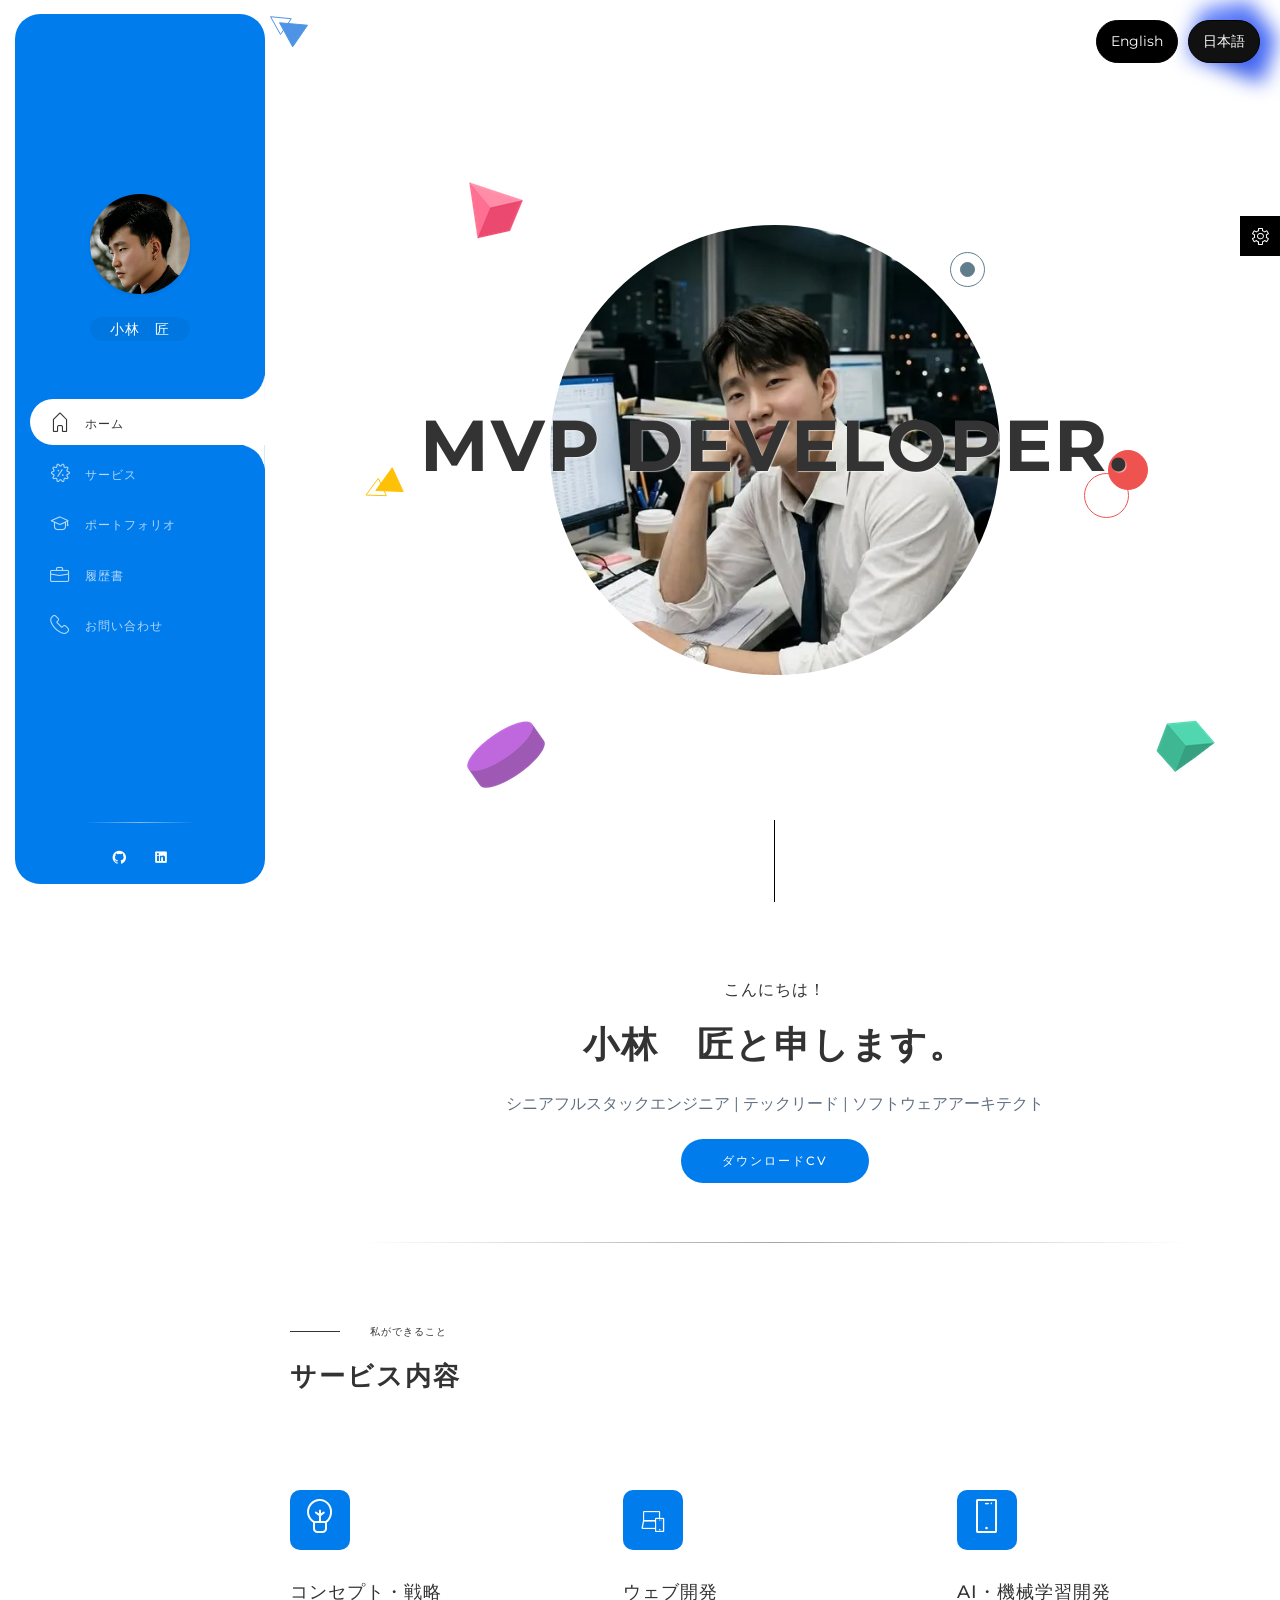
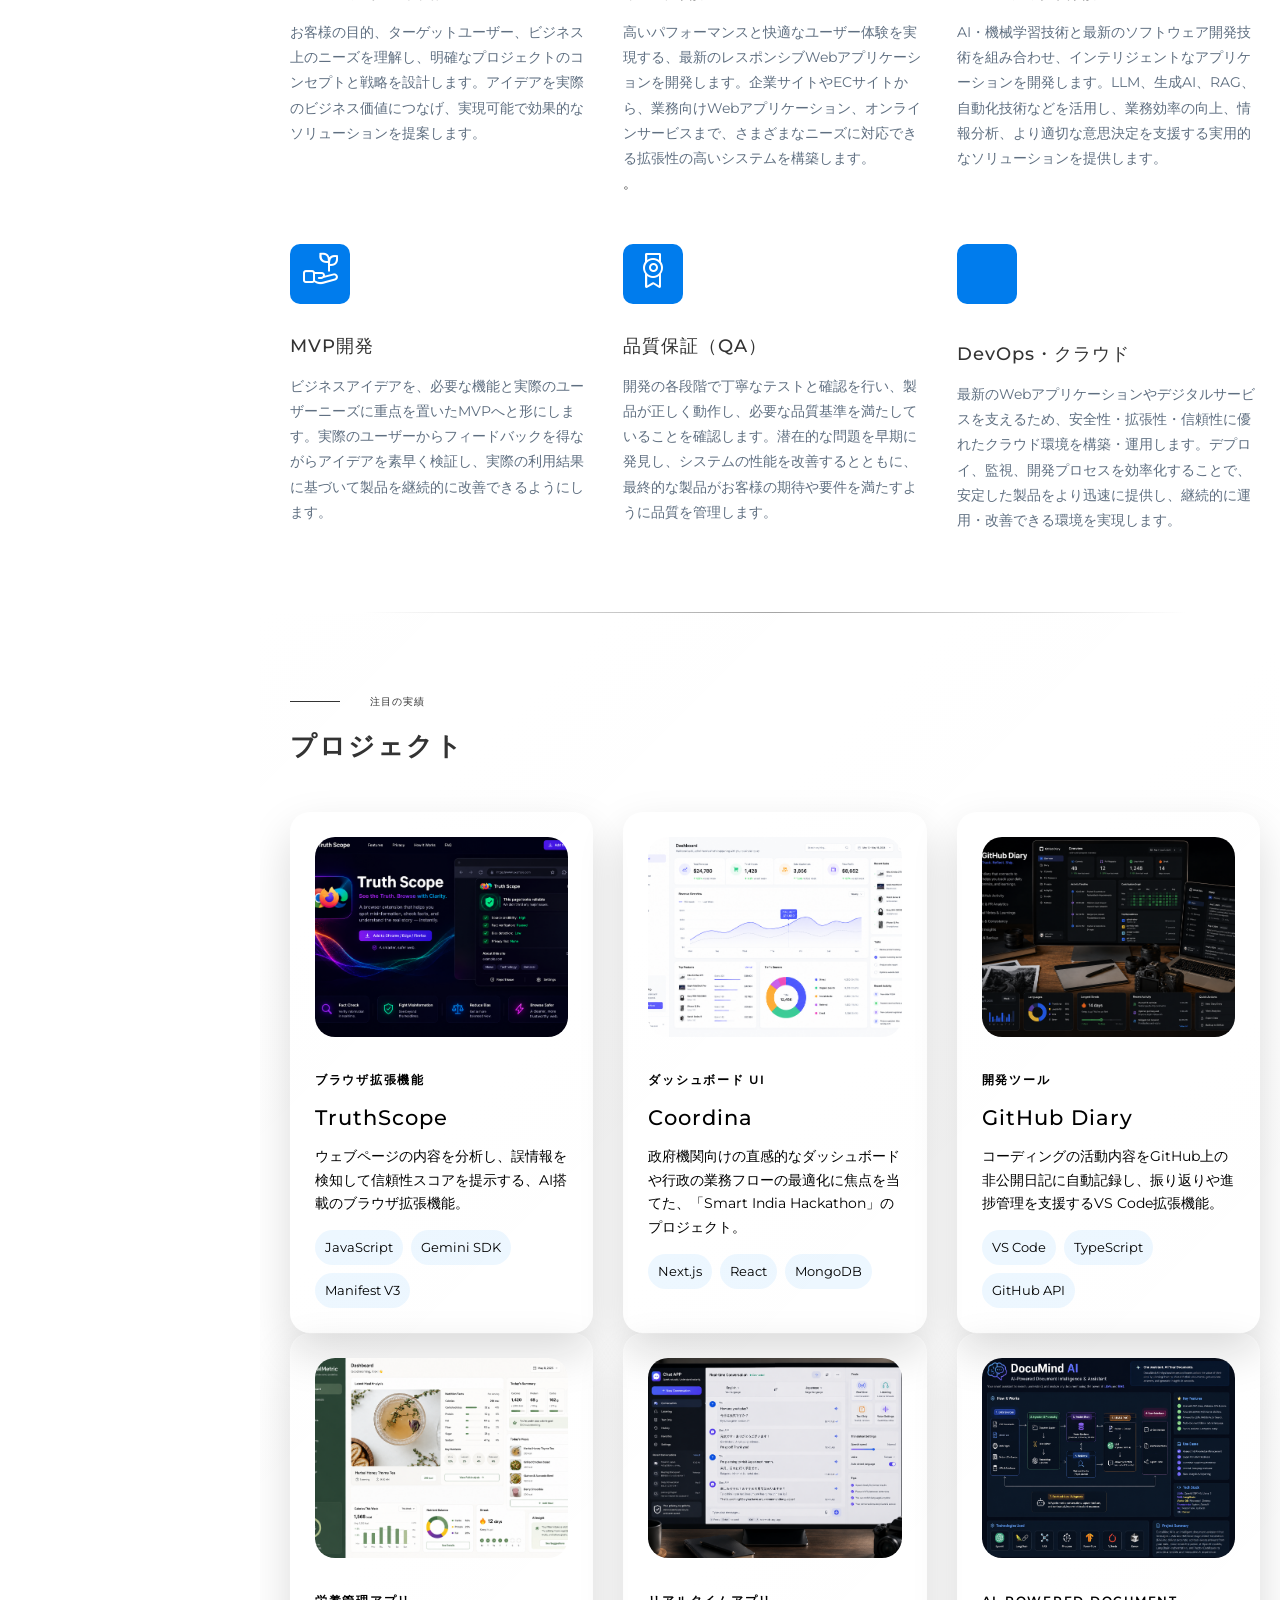
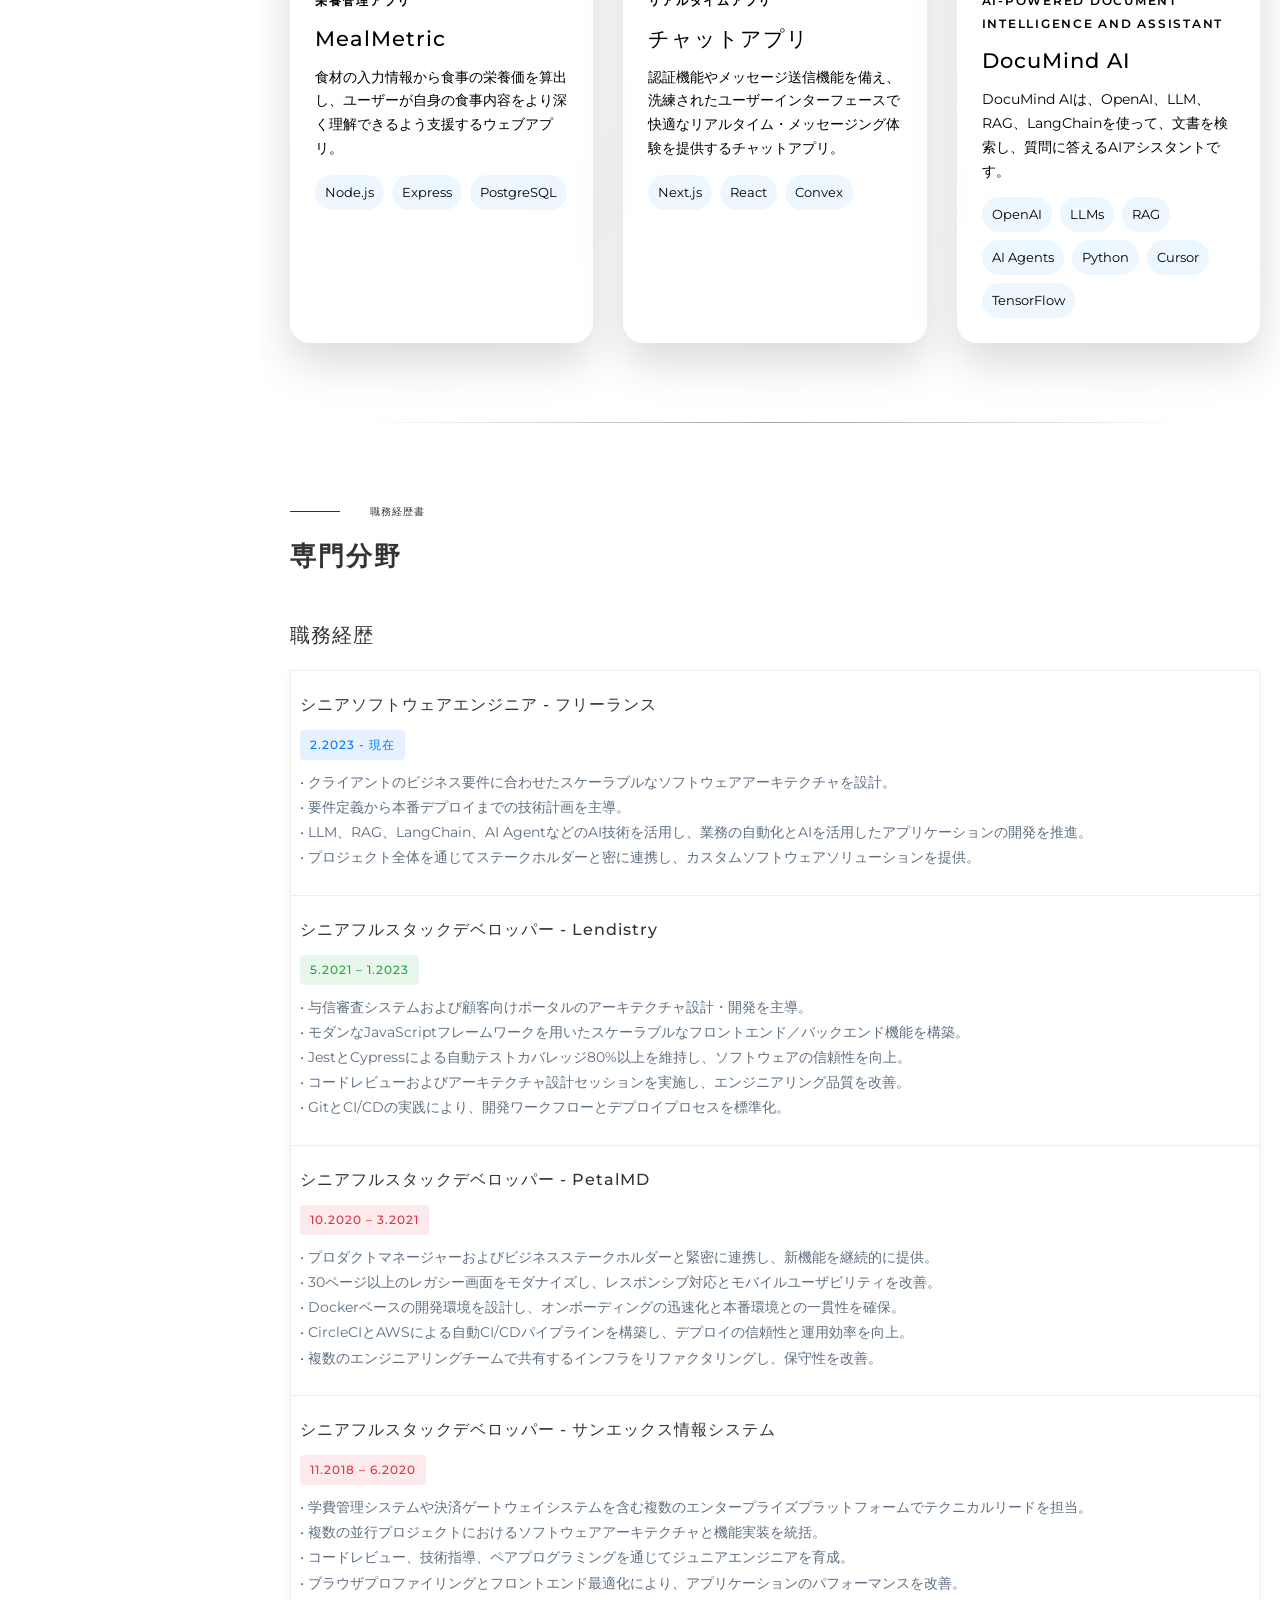
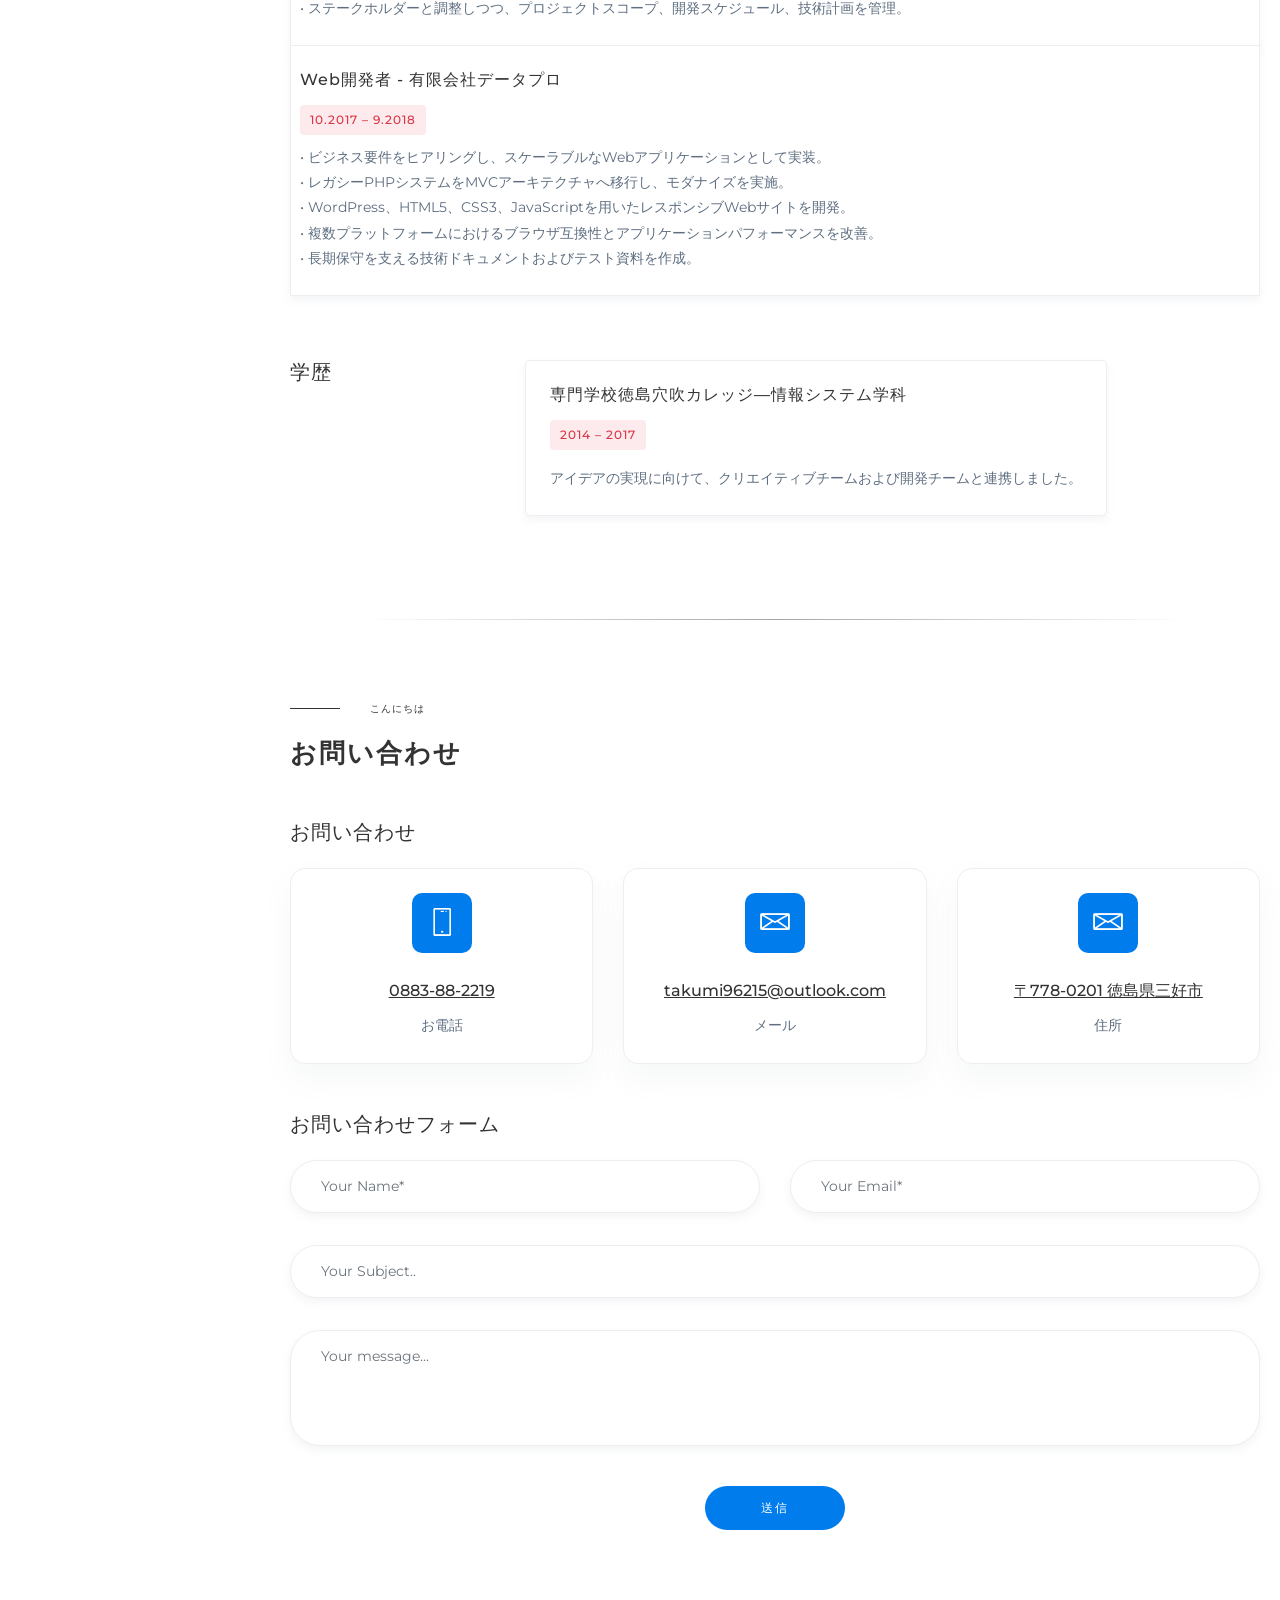
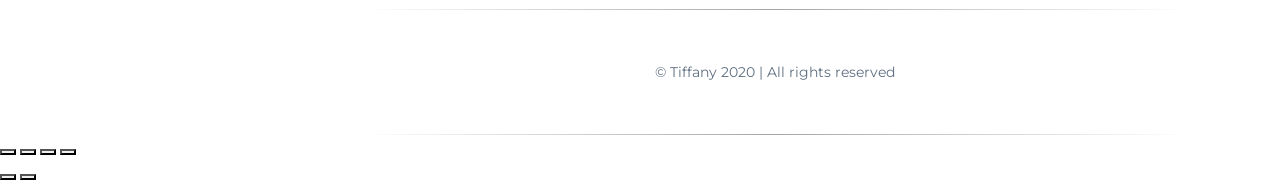
==== Untitled-2.html @ 74f02e1a "first commit" ====
<!DOCTYPE html>
<html lang="en">

<head>
	<meta charset="UTF-8">
	<meta name="viewport" content="width=device-width, initial-scale=1">
	<title>Kobaysi Takumi | Resume</title>
	<meta name="description" content="Tiffany - Modern Portfolio Template" />
	<meta name="keywords" content="blog, business card, creative, creative portfolio, cv theme, online resume, personal, portfolio, professional cv, responsive portfolio, resume, resume theme, vcard" />
	<meta name="author" content="beingeorge" />
	<meta name="theme-color" content="#000">

	<!-- Vendor Css-->
	<link rel="stylesheet" href="./assets/css/vendor.css" />
	<link rel="stylesheet" href="./assets/css/LineIcons.min.css" />
	<link rel="stylesheet" type="/text/css" href="./assets/css/photoswipe.min.css" />
	<link rel="stylesheet" type="/text/css" href="assets/css/default-skin.min.css" />

	<!-- Settings style Css -->
	<link href="assets/css/settings.css" rel="stylesheet">

	<link href="assets/css/theme-blue.css" rel="stylesheet">
	<!-- <link href="assets/css/theme-green.css" rel="stylesheet"> -->
	<!-- <link href="assets/css/theme-pink.css" rel="stylesheet"> -->
	<!-- <link href="assets/css/theme-purple.css" rel="stylesheet"> -->
	<!-- <link href="assets/css/theme-yellow.css" rel="stylesheet"> -->
	<!-- <link href="assets/css/theme-red.css" rel="stylesheet"> -->
	<!-- <link href="assets/css/theme-blue.css" rel="stylesheet"> -->
	<!-- <link href="assets/css/theme-grey.css" rel="stylesheet"> -->

	<!-- Custom style Css -->
	<link href="./assets/css/custom.css" rel="stylesheet">
	<style>
		.lang-switcher {
			position: fixed;
			top: 20px;
			right: 20px;
			z-index: 9999;
			display: flex;
			gap: 10px;
		}

		.lang-btn {
			border: 1px solid #000000;
			background: #000000;
			color: #ffffff;
			padding: 8px 14px;
			border-radius: 999px;
			cursor: pointer;
			transition: all 0.3s ease;
		}

		.lang-btn.active {
			background: #111111;
			color: #ffffff;
		}

		.project-card {
			color: #000000;
		}

		.project-card h3,
		.project-card p,
		.project-card a,
		.project-card .project-card__tag,
		.project-card .project-card__stack li {
			color: #000000;
		}
	</style>
</head>

<body data-spy="scroll" data-target=".navbar-collapse">
	<div class="lang-switcher">
		<button type="button" class="lang-btn" data-lang="en">English</button>
		<button type="button" class="lang-btn active" data-lang="ja">日本語</button>
	</div>

	<!-- Setting Panel -->
    <div class="settings_panel">
		<div class="toggle_bts">
			<a class="toggle-theme-panel active" href="#">
				<i class='lni lni-cog'></i>
			</a>
		</div>
		<div class="settings-content">
			<h5>Color Switcher</h5>
			<ul class="colors-switch">
				<li><a href="#" title="theme-blue" class="theme-blue"></a></li>
				<li><a href="#" title="theme-green" class="theme-green"></a></li>
				<li><a href="#" title="theme-red" class="theme-red"></a></ls
					>
				<li><a href="#" title="theme-yellow" class="theme-yellow"></a></li>
				<li><a href="#" title="theme-purple" class="theme-purple"></a></li>
				<li><a href="#" title="theme-pink" class="theme-pink"></a></li>
				<li><a href="#" title="theme-darkblue" class="theme-darkblue"></a></li>
				<li><a href="#" title="theme-grey" class="theme-grey"></a></li>
			</ul>
			<h5>Background Demos</h5>s
		</div>
	</div>
	<!-- Setting Panel -->

	<!-- START: Preloader -->
	<div id="preloader" class="preloader">
		<div class="spinner">
			<div class="spinner-grow" role="status">
		</div>
			<span class="sr-only">Loading...</span>
		</div>
		<div class="preloader-screens">
			<div></div>
			<div></div>
			<div></div>
			<div></div>
		</div>
	</div>
	<!-- END: Preloader -->

	<!-- START: Aside -->
	<aside class="aside">
		<!-- START: NAVBAR -->

		<div class="nav-wrapper">

			<div class="navbar-toggler">
				<svg class="ham hamRotate ham1" viewBox="0 0 100 100" width="60">
				  <path class="line top" d="m 30,33 h 40 c 0,0 9.044436,-0.654587 9.044436,-8.508902 0,-7.854315 -8.024349,-11.958003 -14.89975,-10.85914 -6.875401,1.098863 -13.637059,4.171617 -13.637059,16.368042 v 40" />
				  <path class="line middle" d="m 30,50 h 40" />
				  <path class="line bottom" d="m 30,67 h 40 c 12.796276,0 15.357889,-11.717785 15.357889,-26.851538 0,-15.133752 -4.786586,-27.274118 -16.667516,-27.274118 -11.88093,0 -18.499247,6.994427 -18.435284,17.125656 l 0.252538,40" />
				</svg>
			</div>

			<nav class="navbar text-center align-items-center justify-content-center">



                <div class="collapse navbar-collapse show" id="navbarCollapse">

					<div class="about-avatar mb-5">
                		<a href="./index-2.html">
							<img src="assets/images/about.jpg" alt="" class="img-fluid mx-auto d-block shadow-sm rounded-full">
						</a>

						<div class="about-avatar-details mt-3">
							<p class="badge" data-name-text data-en="KOBAYASHI TAKUMI" data-ja="小林　匠">KOBAYASHI TAKUMI</p>
						</div>
					</div>
				
                    <ul class="navbar-nav mx-auto">
                        <li class="nav-item">
                            <a class="nav-link ripple active" href="#home">
                            	<i class="lni-home"></i>
                            	<span>Home</span>
                            </a>
                        </li>
                        <li class="nav-item">
                            <a class="nav-link ripple" href="#services">
                            	<i class="lni-offer"></i>
                            	<span>Services</span>
                            </a>
                        </li>
                        <li class="nav-item">
                            <a class="nav-link ripple" href="#portfolio">
                            	<i class="lni-graduation"></i>
                            	<span>Portfolio</span>
                            </a>
                        </li>
                        <li class="nav-item">
                            <a class="nav-link ripple" href="#resume">
                            	<i class="lni-briefcase"></i>
                            	<span>resume</span>
                            </a>
                        </li>
                        
                        <li class="nav-item">
                            <a class="nav-link ripple" href="#contact">
                            	<i class="lni-phone-handset"></i>
                            	<span>Contact</span>
                            </a>
                        </li>
                    </ul>
                </div>

               	<div class="aside-footer">
                	<ul class="list-unstyled list-inline">
                         <li class="list-inline-item"><a href="https://github.com/akdev5" title="GitHub" target="_blank"><i class="lni-github-original"></i></a></li>
                        <li class="list-inline-item"><a href="#"><i class="lni-linkedin-original"></i></a></li>
                    </ul>
                </div>
	        </nav>
        </div>
        <!-- END: NAVBAR -->
    </aside>
    <!-- START: Aside -->

    <div class="page-wrapper section-dark">

		<!-- START: HOME -->
    	<section class="section section-home section-home-2 " id="home">

    		<div id="scene">
    			<img data-depth="0.1" class="shape1" src="assets/images/decor1.png" alt="Scene Images1">
    			<img data-depth="0.1" class="shape4" src="assets/images/decor4.png" alt="Scene Images1">
    			<img data-depth="0.1" class="shape5" src="assets/images/shape5.svg" alt="Scene Images1">
    			<img data-depth="0.1" class="shape6" src="assets/images/shape6.svg" alt="Scene Images1">
    			<img data-depth="0.2" class="shape2" src="assets/images/decor2.png" alt="Scene Images2">
    			<img data-depth="0.4" class="shape3" src="assets/images/decor3.png" alt="Scene Images3">
    			<img data-depth="0.2" class="shape7" src="assets/images/shape7.svg" alt="Scene Images3">
    			<img data-depth="0.1" class="shape8" src="assets/images/shape8.svg" alt="Scene Images3">
    		</div>

    		<div class="container vh-100">
    			<div class="row justify-content-center align-items-center section-home-in h-100vh">
    				<img class="hero-img img-fluid" src="assets/images/avatar.jpg" alt="About Picture">
    				<h1 class="my-4">
						<span id="autoplay" data-elements=",,">
							<span>MVP Developer.</span>
							<span>AI / ML Developer</span>
							<span>Web Developer</span>
						</span>
					</h1>
    			</div>
    		</div>
    		<div id="scroll-down"></div>
    	</section>
    	<!-- END: HOME -->

    	<!-- START: ABOUT -->
    	<section class="section section-about " id="home" style="padding-bottom: 60px;">
    		<div class="container">
    			<div class="row justify-content-center align-items-center">
    				<div class="col-md-7">
    					<div class="hero-right mt-5 mt-md-0 text-center" data-wow-delay="300ms">
    						<h5>Hello!</h5>
    						<h2 class="my-4">
    							<span data-name-text data-en="I'm KOBAYASHI TAKUMI" data-ja="小林　匠と申します。">I'm KOBAYASHI TAKUMI</span>
    						</h2>
    						<p style="padding-bottom: 20px;">Senior Full Stack Engineer | Technical Lead | Software Architect</p>   		
								<a href="https://kobayashi-takumi.app/assets/pdf/kobayasi-takumi.pdf" class="btn ripple mt-0 mb-lg-12 mr-7">Download CV</a>			
    					</div>
    				</div>
    			</div>
    		</div>
    	</section>
		<!-- END: ABOUT -->

		<!-- START: SERVICES -->
		<section class="section section-dark section-services" id="services">
			<div class="container">
				<div class="section-head">
					<span>WHAT I DO</span>
					<h2>My Services</h2>
				</div>

				<div class="section-inner">
					<div class="row">
						<div class="col-sm-6 col-lg-4">
							<div class="services-list mt-5 "  >
								<div class="list-icon list-icon-1">
									<i class="lni-bulb size-md base-color"></i>
								</div>
								<div class="mt-4 pt-2">
									<h5 class="mb-0">Concept & Strategy</h5>
									<p class=" mt-3" data-en="I create clear project concepts and strategies by understanding the client's goals, target users, and business needs. I focus on defining practical solutions that connect creative ideas with measurable business value." data-ja="お客様の目的、ターゲットユーザー、ビジネス上のニーズを理解し、明確なプロジェクトのコンセプトと戦略を設計します。アイデアを実際のビジネス価値につなげ、実現可能で効果的なソリューションを提案します。"></p>
								</div>
							</div>
						</div>
						<div class="col-sm-6 col-lg-4">
							<div class="services-list mt-5 "   >
								<div class="list-icon list-icon-2">
									<i class="lni-laptop-phone"></i>
								</div>
								<div class="mt-4 pt-2">
									<h5 class="mb-0">Web Development</h5>
									<p class=" mt-3" data-en="I develop modern and responsive web applications that provide reliable performance and a smooth user experience. I create scalable solutions for various business needs, from corporate websites and e-commerce platforms to custom web applications and online services." data-ja="高いパフォーマンスと快適なユーザー体験を実現する、最新のレスポンシブWebアプリケーションを開発します。企業サイトやECサイトから、業務向けWebアプリケーション、オンラインサービスまで、さまざまなニーズに対応できる拡張性の高いシステムを構築します。"></p>
								</div>。
							</div>
						</div>
						<div class="col-sm-6 col-lg-4">
							<div class="services-list mt-5 "   >
								<div class="list-icon list-icon-3">
									<i class="lni-mobile size-md base-color"></i>
								</div>
								<div class="mt-4 pt-2">
									<h5 class="mb-0">AI / ML Development</h5>
									<p class=" mt-3" data-en="I develop intelligent applications by combining AI and machine learning technologies with modern software development. I use LLMs, Generative AI, RAG, and automation to create practical solutions that improve productivity, analyze information, and support smarter business decisions." data-ja="AI・機械学習技術と最新のソフトウェア開発技術を組み合わせ、インテリジェントなアプリケーションを開発します。LLM、生成AI、RAG、自動化技術などを活用し、業務効率の向上、情報分析、より適切な意思決定を支援する実用的なソリューションを提供します。"></p>
								</div>
							</div>
						</div>	
						<div class="col-sm-6 col-lg-4">
							<div class="services-list mt-5 "   >
								<div class="list-icon list-icon-6">
									<i class="lni-grow size-md base-color"></i>
								</div>
								<div class="mt-4 pt-2">
									<h5 class="mb-0">MVP Development</h5>
									<p class=" mt-3" data-en="I turn business ideas into functional MVPs by focusing on essential features and real user needs. This approach allows businesses to quickly test their ideas, collect valuable feedback, and improve their products based on real-world results." data-ja="ビジネスアイデアを、必要な機能と実際のユーザーニーズに重点を置いたMVPへと形にします。実際のユーザーからフィードバックを得ながらアイデアを素早く検証し、実際の利用結果に基づいて製品を継続的に改善できるようにします。"></p>
								</div>
							</div>
						</div>
						<div class="col-sm-6 col-lg-4">
							<div class="services-list mt-5 "   >
								<div class="list-icon list-icon-4">
									<i class="lni-medall-alt size-md base-color mb-0"></i>
								</div>
								<div class="mt-4 pt-2">
									<h5 class="mb-0">Quality Assurance</h5>
									<p class=" mt-3" data-en="I carefully test and review each stage of development to ensure that the product works correctly and meets the required quality standards. I identify potential problems early, improve system performance, and make sure the final product meets the client's expectations." data-ja="開発の各段階で丁寧なテストと確認を行い、製品が正しく動作し、必要な品質基準を満たしていることを確認します。潜在的な問題を早期に発見し、システムの性能を改善するとともに、最終的な製品がお客様の期待や要件を満たすように品質を管理します。"></p>
								</div>
							</div>
						</div>
						<div class="col-sm-6 col-lg-4">
							<div class="services-list mt-5 "   >
								<div class="list-icon list-icon-5">
								     <i class="flaticon-ux"></i>							
								</div>
								<div class="mt-4 pt-2">
									<h5 class="mb-0">DevOps & Cloud</h5>
									<p class=" mt-3" data-en="I design and maintain secure, scalable, and reliable cloud environments that support modern web applications and digital services. By improving deployment, monitoring, and development processes, I help teams deliver stable products faster and maintain them efficiently." data-ja="最新のWebアプリケーションやデジタルサービスを支えるため、安全性・拡張性・信頼性に優れたクラウド環境を構築・運用します。デプロイ、監視、開発プロセスを効率化することで、安定した製品をより迅速に提供し、継続的に運用・改善できる環境を実現します。	"></p>
								</div>
							</div>
						</div>
					</div>
				</div>
			</div>
		</section>
		<!-- END: SERVICES -->

		<!-- START: PORTFOLIO -->
		<section class="section section-projects" id="portfolio">
    		<div class="container">
    			<div class="row align-items-end">
    				<div class="col-12 col-md-4">
    					<div class="section-head">
						<span>FEATURED WORK</span>
						<h2>Projects</h2>
					</div>
    				</div>
    				<div class="col-md-8">
    					<p class="section-intro">A few recent builds that combine product thinking, thoughtful UI, and practical engineering.</p>
    				</div>
    			</div>

    			<div class="section-inner">
				<div class="row g-4">
					<div class="col-md-6 col-lg-4">
						<article class="project-card">
							<div class="project-card__media">
							<img src="assets/images/p1-1.jpg" alt="TruthScope Browser Extension screenshot" />
							</div>
							<span class="project-card__tag">Browser Extension</span>
							<h3>TruthScope</h3>
							<p>AI-powered browser extension that analyzes webpage content, detects misinformation, and returns a credibility score.</p>
							<ul class="project-card__stack">
								<li>JavaScript</li>
								<li>Gemini SDK</li>
								<li>Manifest V3</li>
							</ul>
						</article>
					</div>

					<div class="col-md-6 col-lg-4">
						<article class="project-card">
							<div class="project-card__media">
							<img src="assets/images/p2-2.jpg" alt="Coordina dashboard UI screenshot" />
							</div>
							<span class="project-card__tag">Dashboard UI</span>
							<h3>Coordina</h3>
							<p>A Smart India Hackathon project focused on intuitive dashboards for government departments and administrative workflows.</p>
							<ul class="project-card__stack">
								<li>Next.js</li>
								<li>React</li>
								<li>MongoDB</li>
							</ul>
						</article>
					</div>

					<div class="col-md-6 col-lg-4">
						<article class="project-card">
							<div class="project-card__media">
							<img src="assets/images/p3-3.jpg" alt="GitHub Diary developer tool screenshot" />
							</div>
							<span class="project-card__tag">Developer Tool</span>
							<h3>GitHub Diary</h3>
							<p>A VS Code extension that automatically records coding activity into a private GitHub-backed diary for reflection and progress tracking.</p>
							<ul class="project-card__stack">
								<li>VS Code</li>
								<li>TypeScript</li>
								<li>GitHub API</li>
							</ul>
						</article>
					</div>

					<div class="col-md-6 col-lg-4">
						<article class="project-card">
							<div class="project-card__media">
							<img src="assets/images/p9-9.jpg" alt="MealMetric nutrition app screenshot" />
							</div>
							<span class="project-card__tag">Nutrition App</span>
							<h3>MealMetric</h3>
							<p>A web app that calculates meal nutrition information from ingredient input and helps users understand their food better.</p>
							<ul class="project-card__stack">
								<li>Node.js</li>
								<li>Express</li>
								<li>PostgreSQL</li>
							</ul>
						</article>
					</div>

					<div class="col-md-6 col-lg-4">
						<article class="project-card">
							<div class="project-card__media">
							<img src="assets/images/slider1.jpg" alt="Chat App realtime messaging screenshot" />
							</div>
							<span class="project-card__tag">Realtime App</span>
							<h3>Chat App</h3>
							<p>A modern real-time messaging experience with authentication, typed messages, and a polished user interface.</p>
							<ul class="project-card__stack">
								<li>Next.js</li>
								<li>React</li>
								<li>Convex</li>
							</ul>
						</article>
					</div>
					
					<div class="col-md-6 col-lg-4">
						<article class="project-card">
							<div class="project-card__media">
							<img src="assets/images/p4-4.jpg" alt="DocuMind AI screenshot" />
							</div>
							<span class="project-card__tag">AI-powered Document Intelligence and Assistant</span>
							<h3>DocuMind AI</h3>
							<p>DocuMind AI is an AI assistant that uses OpenAI, LLMs, RAG, and LangChain to search documents and answer user questions.</p>
							<ul class="project-card__stack">
								<li>OpenAI</li>
								<li>LLMs</li>
								<li>RAG</li>
								<li>AI Agents</li>
								<li>Python</li>
								<li>Cursor</li>
								<li>TensorFlow</li>

							</ul>
						</article>
					</div>
				</div>
			</div>
    	</section>
    	<!-- END: PORTFOLIO -->

		<!-- START: RESUME -->
		<section class="section section-resume" id="resume">
			<div class="container">

				<div class="section-head">
					<span>My Resume</span>
					<h2>My Expertises</h2>
				</div>

				<div class="section-inner">
					<div class="section-resume-wrap">
						<div class="section-experience mb-5">
							<div class="row">
								<div class="col-lg-12">
									<h5 class="section-subHead mb-4 "> My Experience</h5>
								</div>

								<div class="col-lg-12">
									<div class="ExperienceList pb-3">

										<div class="resume-list b-box p-4 " >
											<div class="row align-items-center">
												<div class="col-md-15 pb-2 pb-md-0">
													<h5 class="mb-3">Senior Software Engineer - Self-Employed</h5>
													<h6 class="badge badge-primary">2.2023 – Present</h6>
													<p>•Designed scalable software architectures tailored to client business requirements.</p>
													<p>•Led technical planning from requirements gathering through production deployment.</p>
													<p>•Developed AI-powered solutions using LLMs, RAG, LangChain, and AI Agents to automate workflows and enhance business applications.</p>
													<p>•Delivered custom software solutions while maintaining close communication with stakeholders throughout the project lifecycle.</p>
												</div>												
											</div>
										</div>
										<div class="resume-list b-box p-4 " >
											<div class="row align-items-center">
												<div class="col-md-15 pb-2 pb-md-0">
													<h5 class="mb-3">Senior Full Stack Developer - Lendistry</h5>
													<h6 class="badge badge-success">5.2021 – 1.2023</h6>
													<p>•Led architecture and development of underwriting systems and customer-facing portals.</p>
													<p>•Built scalable frontend and backend features using modern JavaScript frameworks.</p>
													<p>•Increased software reliability by maintaining over 80% automated test coverage with Jest and Cypress.</p>
													<p>•Conducted code reviews and architectural design sessions to improve engineering quality.</p>
													<p>•Standardized development workflows and deployment processes using Git and CI/CD practices.</p>
												</div>												
											</div>
										</div>
										<div class="resume-list b-box p-4 " >
											<div class="row align-items-center">
												<div class="col-md-15 pb-2 pb-md-0">
													<h5 class="mb-3">Senior Full Stack Developer - PetalMD</h5>
													<h6 class="badge badge-danger">10.2020 – 3.2021</h6>
													<p>•Delivered new product features while collaborating closely with product managers and business stakeholders.</p>
													<p>•Modernized more than 30 legacy application pages, improving responsiveness and mobile usability.</p>
													<p>•Designed Docker-based development environments to accelerate onboarding and ensure production consistency.</p>
													<p>•Built automated CI/CD pipelines with Circle CI and AWS, improving deployment reliability and operational efficiency.</p>
													<p>•Refactored shared infrastructure to improve maintainability across multiple engineering teams.</p>
												</div>										
											</div>
											</div>
										<div class="resume-list b-box p-4 " >
											<div class="row align-items-center">
												<div class="col-md-15 pb-2 pb-md-0">
													<h5 class="mb-3">Senior Full Stack Developer - SanX Information System Co., Ltd</h5>
													<h6 class="badge badge-danger">11.2018 – 6.2020</h6>
													<p>•Served as Technical Lead for multiple enterprise platforms, including tuition management and payment gateway systems.</p>
													<p>•Directed software architecture and feature implementation across multiple concurrent projects.</p>
													<p>•Mentored junior developers through code reviews, technical guidance, and pair programming.</p>
													<p>•Improved application performance through browser profiling and frontend optimization.</p>
													<p>•Managed project scope, engineering timelines, and technical planning while coordinating with stakeholders.</p>
												</div>											
											</div>
											</div>
										<div class="resume-list b-box p-4 " >
											<div class="row align-items-center">
												<div class="col-md-15 pb-2 pb-md-0">
													<h5 class="mb-3">Web Developer - DataPro Co., Ltd</h5>
													<h6 class="badge badge-danger">10.2017 – 9.2018</h6>
													<p>•Gathered business requirements and translated them into scalable web applications.</p>
													<p>•Modernized legacy PHP systems by migrating them to an MVC architecture.</p>
													<p>•Developed responsive websites using WordPress, HTML5, CSS3, and JavaScript.</p>
													<p>•Improved browser compatibility and application performance across multiple platforms.</p>
													<p>•Produced technical documentation and testing artifacts to support long-term maintenance.</p>
												</div>
											</div>
										</div>
									</div>
								</div>
							</div>
						</div>

						<div class="section-education">
							<div class="row">
								<div class="col-lg-3">
									<h5 class="section-subHead mb-4"> My Education</h5>
								</div>

								<div class="col-lg-9">
									<div class="EducationList">
										<div class="row">
											<div class="col-md-15">
												<div class="resume-list b-box p-4 mb-4 " >
													<div>
														<h5>Tokushima Anabuki College - Department of Information Systems</h5>
														<h6 class="badge badge-danger d-inline-block my-3">2014 – 2017</h6>
														<p>Collaborate with creative and development teams on the execution of ideas.</p>
													</div>
												</div>
											</div>
										</div>
									</div>
								</div>
							</div>
						</div>
					</div>
				</div>

			</div>
		</section>
		<!-- END: RESUME -->

    	<!-- START: CONTACT -->
		<section class="section section-contact" id="contact">
			<div class="container">
				<div class="section-head">
					<span>Hello</span>
					<h2>Contact </h2>
				</div>

				<div class="section-inner">
					<div class="contact-Otherdetails ">
						<div class="contact-details">
							<h5 class="section-subHead mb-4"> Get in Touch</h5>
							<div class="row justify-content-center align-items-center">
								<div class="col-sm-6 col-lg-4">
									<div class="contact-details--panel p-4 b-box text-center  " >
										<div class="mb-3 list-icon list-icon-1">
											<i class="lni-mobile"></i>
										</div>
										<div class="mt-2">
											<a href="tel:9876543210" class="">0883-88-2219</a>
											<p class="mt-2">Call Us</p>
										</div>
									</div>
								</div>
								<div class="col-sm-6 col-lg-4">
									<div class="contact-details--panel p-4 b-box text-center  "  >
										<div class="mb-3 list-icon list-icon-5">
											<i class="lni-envelope"></i>
										</div>
										<div class="mt-2">
											<a href="mailto:hello@beingeorge.com">takumi96215@outlook.com</a>
											<p class="mt-2">Email Us</p>
										</div>
									</div>
								</div>
								<div class="col-sm-6 col-lg-4">
									<div class="contact-details--panel p-4 b-box text-center  "  >
										<div class="mb-3 list-icon list-icon-5">
											<i class="lni-envelope"></i>
										</div>
										<div class="mt-2">
											<a href="#">Miyoshi-shi, Tokushima 778-0201, Japan</a>
											<p class="mt-2">Address</p>
										</div>
									</div>
								</div>
							</div>
						</div>
						<div class="contact-form mt-5">
							<form>
								<h5 class="section-subHead mb-2"> Contact Form</h5>
								<div class="row">
									<div class="col-lg-6">
										<div class="form-group mt-3 " >
											<input name="name" id="name" type="text" class="form-control b-box" placeholder="Your Name*" required>
										</div>
									</div>
									<div class="col-lg-6">
										<div class="form-group mt-3 "  >
											<input name="email" id="email" type="email" class="form-control b-box" placeholder="Your Email*" required>
										</div>
									</div>
								</div>
								<div class="row">
									<div class="col-lg-12">
										<div class="form-group mt-3 "  >
											<input type="text" class="form-control b-box" id="subject" placeholder="Your Subject.." required/>
										</div>
									</div>
								</div>
								<div class="row">
									<div class="col-lg-12">
										<div class="form-group mt-3 "  >
											<textarea name="comments" id="comments" rows="4" class="form-control b-box" placeholder="Your message..."></textarea>
										</div>
									</div>
								</div>
								<div class="row">
									<div class="col-lg-12 text-center mt-4">
										<a href="#" class="btn ">Submit</a>
									</div>
								</div>
							</form>
						</div>
					</div>
				</div>
			</div>
		</section>
		<!-- END: CONTACT -->

		<!--START: FOOTER-->
		<footer class="footer section section-light">
			<div class="container">
				<p class="copyright text-center mb-0">&copy; Tiffany 2020 | All Right Reserved</p>
			</div>
		</footer>
		<!--END: FOOTER-->
	</div>


<!-- Root element of PhotoSwipe. Must have class pswp. -->
<div class="pswp" tabindex="-1" role="dialog" aria-hidden="true">

    <!-- Background of PhotoSwipe.
         It's a separate element, as animating opacity is faster than rgba(). -->
    <div class="pswp__bg"></div>

    <!-- Slides wrapper with overflow:hidden. -->
    <div class="pswp__scroll-wrap">

        <!-- Container that holds slides. PhotoSwipe keeps only 3 slides in DOM to save memory. -->
        <!-- don't modify these 3 pswp__item elements, data is added later on. -->
        <div class="pswp__container">
            <div class="pswp__item"></div>
            <div class="pswp__item"></div>
            <div class="pswp__item"></div>
        </div>

        <!-- Default (PhotoSwipeUI_Default) interface on top of sliding area. Can be changed. -->
        <div class="pswp__ui pswp__ui--hidden">
            <div class="pswp__top-bar">
                <!--  Controls are self-explanatory. Order can be changed. -->
                <div class="pswp__counter"></div>
                <button class="pswp__button pswp__button--close" title="Close (Esc)"></button>
                <button class="pswp__button pswp__button--share" title="Share"></button>
                <button class="pswp__button pswp__button--fs" title="Toggle fullscreen"></button>
                <button class="pswp__button pswp__button--zoom" title="Zoom in/out"></button>

                <!-- Preloader demo https://codepen.io/dimsemenov/pen/yyBWoR -->
                <!-- element will get class pswp__preloader--active when preloader is running -->
                <div class="pswp__preloader">
                    <div class="pswp__preloader__icn">
                      <div class="pswp__preloader__cut">
                        <div class="pswp__preloader__donut"></div>
                      </div>
                    </div>
                </div>
            </div>

            <div class="pswp__share-modal pswp__share-modal--hidden pswp__single-tap">
                <div class="pswp__share-tooltip"></div>
            </div>

            <button class="pswp__button pswp__button--arrow--left" title="Previous (arrow left)">
            </button>

            <button class="pswp__button pswp__button--arrow--right" title="Next (arrow right)">
            </button>

            <div class="pswp__caption">
                <div class="pswp__caption__center"></div>
            </div>
        </div>
    </div>
</div>

	<!-- JAVASCRIPTS -->

	<script src="assets/js/vendor.js"></script>

	<script src="assets/js/parallax.min.js"></script>
	<script src="assets/js/photoswipe.min.js"></script>
	<script src="assets/js/photoswipe-ui-default.min.js"></script>


	<!-- Custom Js -->
	<script src="assets/js/imagesloaded.pkgd.js"></script>
	<script src="assets/js/jquery.shuffle.min.js"></script>
	<script src="assets/js/custom-shuffle-init.js"></script>
	<script src="assets/js/pswp.js"></script>
	<script src="assets/js/textition.min.js"></script>

	<script src="assets/js/custom.js"></script>
	<script>
		const langButtons = document.querySelectorAll('.lang-btn');
		const nameElements = document.querySelectorAll('[data-name-text]');
		const localizedElements = document.querySelectorAll('[data-en][data-ja]');
		const textNodeOriginals = new WeakMap();
		let textNodesCache = [];
		const normalizeText = (value) => (value || '').replace(/\s+/g, ' ').trim();
		const translations = {
			ja: {
				"Tiffany - Modern Portfolio Template": "ティファニー - モダンポートフォリオテンプレート",
				"Color Switcher": "配色切り替え",
				"Background Demos": "背景デモ",
				"Version 1": "バージョン1",
				"Version 2": "バージョン2",
				"Loading...": "読み込み中...",
				"Home": "ホーム",
				"Services": "サービス",
				"Portfolio": "ポートフォリオ",
				"resume": "履歴書",
				"Blog": "ブログ",
				"Contact": "お問い合わせ",
				"Hello!": "こんにちは！",
				"Hello": "こんにちは",		
				"Senior Full Stack Engineer | Technical Lead | Software Architect": "シニアフルスタックエンジニア | テックリード | ソフトウェアアーキテクト",
				"Download CV": "ダウンロードCV",
				"Learn More": "もっと詳しく",
				"WHAT I DO": "私ができること",
				"My Services": "サービス内容",
				"Concept & Strategy": "コンセプト・戦略",
				"Web Development": "ウェブ開発",
				"AI / ML Development": "AI・機械学習開発",
				"MVP Development": "MVP開発",
 				"Quality Assurance": "品質保証（QA）",
				"DevOps & Cloud": "DevOps・クラウド",
				"FEATURED WORK": "注目の実績",
				"Projects": "プロジェクト",
				"A few recent builds that combine product thinking, thoughtful UI, and practical engineering.": "最近の実績の一部です。製品思考、洗練されたUI、実践的な開発を融合しています。",
				"AI-powered browser extension that analyzes webpage content, detects misinformation, and returns a credibility score.": "ウェブページの内容を分析し、誤情報を検知して信頼性スコアを提示する、AI搭載のブラウザ拡張機能。",
				"A Smart India Hackathon project focused on intuitive dashboards for government departments and administrative workflows.": "政府機関向けの直感的なダッシュボードや行政の業務フローの最適化に焦点を当てた、「Smart India Hackathon」のプロジェクト。",
				"A VS Code extension that automatically records coding activity into a private GitHub-backed diary for reflection and progress tracking.": "コーディングの活動内容をGitHub上の非公開日記に自動記録し、振り返りや進捗管理を支援するVS Code拡張機能。",
				"A web app that calculates meal nutrition information from ingredient input and helps users understand their food better.": "食材の入力情報から食事の栄養価を算出し、ユーザーが自身の食事内容をより深く理解できるよう支援するウェブアプリ。",
				"A modern real-time messaging experience with authentication, typed messages, and a polished user interface.": "認証機能やメッセージ送信機能を備え、洗練されたユーザーインターフェースで快適なリアルタイム・メッセージング体験を提供するチャットアプリ。",
				"DocuMind AI is an AI assistant that uses OpenAI, LLMs, RAG, and LangChain to search documents and answer user questions.": "DocuMind AIは、OpenAI、LLM、RAG、LangChainを使って、文書を検索し、質問に答えるAIアシスタントです。",
				"My Resume": "職務経歴書",
				"My Expertises": "専門分野",
				"My Experience": "職務経歴",
				"My Education": "学歴",				
				"Tokushima Anabuki College - Department of Information Systems": "専門学校徳島穴吹カレッジ―情報システム学科",
				"blog": "ブログ",
				"My projects": "私のプロジェクト",
				"Passion": "情熱",
				"Design": "デザイン",
				"View More": "もっと見る",
				"Get in Touch": "お問い合わせ",
				"Call Us": "お電話",
				"Email Us": "メール",
				"Address": "住所",
				"Contact Form": "お問い合わせフォーム",
				"Your Name*": "お名前*",
				"Your Email*": "メールアドレス*",
				"Your Subject..": "件名..",
				"Your message...": "メッセージ...",
				"Submit": "送信",
				"View Project": "プロジェクトを見る",
				"Browser Extension": "ブラウザ拡張機能",
				"Dashboard UI": "ダッシュボード UI",
				"Developer Tool": "開発ツール",
				"Nutrition App": "栄養管理アプリ",
				"Realtime App": "リアルタイムアプリ",
				"TruthScope": "TruthScope",
				"Coordina": "Coordina",
				"GitHub Diary": "GitHub Diary",
				"MealMetric": "MealMetric",
				"Chat App": "チャットアプリ",
				"Senior Software Engineer - Self-Employed": "シニアソフトウェアエンジニア - フリーランス",
				"Senior Full Stack Developer - Lendistry": "シニアフルスタックデベロッパー - Lendistry",
				"Senior Full Stack Developer - PetalMD": "シニアフルスタックデベロッパー - PetalMD",
				"Senior Full Stack Developer - SanX Information System Co., Ltd": "シニアフルスタックデベロッパー - サンエックス情報システム",
				"Web Developer - DataPro Co., Ltd": "Web開発者 - 有限会社データプロ",
				"2.2023 – Present": "2.2023 - 現在",
				"•Designed scalable software architectures tailored to client business requirements.": "• クライアントのビジネス要件に合わせたスケーラブルなソフトウェアアーキテクチャを設計。",
				"•Led technical planning from requirements gathering through production deployment.": "• 要件定義から本番デプロイまでの技術計画を主導。",
				"•Developed AI-powered solutions using LLMs, RAG, LangChain, and AI Agents to automate workflows and enhance business applications.": "• LLM、RAG、LangChain、AI AgentなどのAI技術を活用し、業務の自動化とAIを活用したアプリケーションの開発を推進。",
				"•Delivered custom software solutions while maintaining close communication with stakeholders throughout the project lifecycle.": "• プロジェクト全体を通じてステークホルダーと密に連携し、カスタムソフトウェアソリューションを提供。",
				"•Led architecture and development of underwriting systems and customer-facing portals.": "• 与信審査システムおよび顧客向けポータルのアーキテクチャ設計・開発を主導。",
				"•Built scalable frontend and backend features using modern JavaScript frameworks.": "• モダンなJavaScriptフレームワークを用いたスケーラブルなフロントエンド／バックエンド機能を構築。",
				"•Increased software reliability by maintaining over 80% automated test coverage with Jest and Cypress.": "• JestとCypressによる自動テストカバレッジ80%以上を維持し、ソフトウェアの信頼性を向上。",
				"•Conducted code reviews and architectural design sessions to improve engineering quality.": "• コードレビューおよびアーキテクチャ設計セッションを実施し、エンジニアリング品質を改善。",
				"•Standardized development workflows and deployment processes using Git and CI/CD practices.": "• GitとCI/CDの実践により、開発ワークフローとデプロイプロセスを標準化。",
				"•Delivered new product features while collaborating closely with product managers and business stakeholders.": "• プロダクトマネージャーおよびビジネスステークホルダーと緊密に連携し、新機能を継続的に提供。",
				"•Modernized more than 30 legacy application pages, improving responsiveness and mobile usability.": "• 30ページ以上のレガシー画面をモダナイズし、レスポンシブ対応とモバイルユーザビリティを改善。",
				"•Designed Docker-based development environments to accelerate onboarding and ensure production consistency.": "• Dockerベースの開発環境を設計し、オンボーディングの迅速化と本番環境との一貫性を確保。",
				"•Built automated CI/CD pipelines with Circle CI and AWS, improving deployment reliability and operational efficiency.": "• CircleCIとAWSによる自動CI/CDパイプラインを構築し、デプロイの信頼性と運用効率を向上。",
				"•Refactored shared infrastructure to improve maintainability across multiple engineering teams.": "• 複数のエンジニアリングチームで共有するインフラをリファクタリングし、保守性を改善。",
				"•Served as Technical Lead for multiple enterprise platforms, including tuition management and payment gateway systems.": "• 学費管理システムや決済ゲートウェイシステムを含む複数のエンタープライズプラットフォームでテクニカルリードを担当。",
				"•Directed software architecture and feature implementation across multiple concurrent projects.": "• 複数の並行プロジェクトにおけるソフトウェアアーキテクチャと機能実装を統括。",
				"•Mentored junior developers through code reviews, technical guidance, and pair programming.": "• コードレビュー、技術指導、ペアプログラミングを通じてジュニアエンジニアを育成。",
				"•Improved application performance through browser profiling and frontend optimization.": "• ブラウザプロファイリングとフロントエンド最適化により、アプリケーションのパフォーマンスを改善。",
				"•Managed project scope, engineering timelines, and technical planning while coordinating with stakeholders.": "• ステークホルダーと調整しつつ、プロジェクトスコープ、開発スケジュール、技術計画を管理。",
				"•Gathered business requirements and translated them into scalable web applications.": "• ビジネス要件をヒアリングし、スケーラブルなWebアプリケーションとして実装。",
				"•Modernized legacy PHP systems by migrating them to an MVC architecture.": "• レガシーPHPシステムをMVCアーキテクチャへ移行し、モダナイズを実施。",
				"•Developed responsive websites using WordPress, HTML5, CSS3, and JavaScript.": "• WordPress、HTML5、CSS3、JavaScriptを用いたレスポンシブWebサイトを開発。",
				"•Improved browser compatibility and application performance across multiple platforms.": "• 複数プラットフォームにおけるブラウザ互換性とアプリケーションパフォーマンスを改善。",
				"•Produced technical documentation and testing artifacts to support long-term maintenance.": "• 長期保守を支える技術ドキュメントおよびテスト資料を作成。",
				"© Tiffany 2020 | All Right Reserved": "© Tiffany 2020 | All rights reserved",
				"Collaborate with creative and development teams on the execution of ideas.":"アイデアの実現に向けて、クリエイティブチームおよび開発チームと連携しました。", 
				"KOBAYASHI TAKUMI": "小林　匠（コバヤシ　タクミ）",	
				"- KOBAYASHI TAKUMI": "- 小林　匠（コバヤシ　タクミ）",
				"KOBAYASHI TAKUMI": "小林　匠（コバヤシ　タクミ）と申します。",
				"Miyoshi-shi, Tokushima 778-0201, Japan": "〒778-0201 徳島県三好市"
			}
		};

		function setLanguage(lang) {
			langButtons.forEach((button) => {
				button.classList.toggle('active', button.dataset.lang === lang);
			});

			nameElements.forEach((element) => {
				const value = element.dataset[lang === 'ja' ? 'ja' : 'en'];
				if (value) {
					element.textContent = value;
				}
			});

			localizedElements.forEach((element) => {
				const value = element.dataset[lang === 'ja' ? 'ja' : 'en'];
				if (value) {
					element.textContent = value;
				}
			});

			const walker = document.createTreeWalker(document.body, NodeFilter.SHOW_TEXT, {
				acceptNode(node) {
					const parent = node.parentElement;
					if (!parent || parent.tagName === 'SCRIPT' || parent.tagName === 'STYLE') {
						return NodeFilter.FILTER_REJECT;
					}
					if (parent.closest('[data-name-text]') || parent.closest('[data-en][data-ja]')) {
						return NodeFilter.FILTER_REJECT;
					}	
					return node.nodeValue && node.nodeValue.trim() ? NodeFilter.FILTER_ACCEPT : NodeFilter.FILTER_REJECT;
				}
			});

			const seenNodes = [];
			while (walker.nextNode()) {
				const node = walker.currentNode;
				if (!textNodeOriginals.has(node)) {
					textNodeOriginals.set(node, node.nodeValue);
				}
				seenNodes.push(node);
			}

			seenNodes.forEach((node) => {
				const originalText = textNodeOriginals.get(node);
				if (lang === 'ja') {
					const translated = translations.ja[originalText] || translations.ja[originalText.trim()] || originalText;
					node.nodeValue = translated;
				} else {
					node.nodeValue = originalText;
				}
			});
		}

		langButtons.forEach((button) => {
			button.addEventListener('click', () => setLanguage(button.dataset.lang));
		});

		setLanguage('ja');
	</script>
</body>

</html>
---- assets/css/default-skin.min.css ----
/*! PhotoSwipe Default UI CSS by Dmitry Semenov | photoswipe.com | MIT license */.pswp__button{width:44px;height:44px;position:relative;background:0;cursor:pointer;overflow:visible;-webkit-appearance:none;display:block;border:0;padding:0;margin:0;float:right;opacity:.75;-webkit-transition:opacity .2s;transition:opacity .2s;-webkit-box-shadow:none;box-shadow:none}.pswp__button:focus,.pswp__button:hover{opacity:1}.pswp__button:active{outline:0;opacity:.9}.pswp__button::-moz-focus-inner{padding:0;border:0}.pswp__ui--over-close .pswp__button--close{opacity:1}.pswp__button,.pswp__button--arrow--left:before,.pswp__button--arrow--right:before{background:url(default-skin.png) 0 0 no-repeat;background-size:264px 88px;width:44px;height:44px}@media(-webkit-min-device-pixel-ratio:1.1),(-webkit-min-device-pixel-ratio:1.09375),(min-resolution:105dpi),(min-resolution:1.1dppx){.pswp--svg .pswp__button,.pswp--svg .pswp__button--arrow--left:before,.pswp--svg .pswp__button--arrow--right:before{background-image:url(default-skin.svg)}.pswp--svg .pswp__button--arrow--left,.pswp--svg .pswp__button--arrow--right{background:0}}.pswp__button--close{background-position:0 -44px}.pswp__button--share{background-position:-44px -44px}.pswp__button--fs{display:none}.pswp--supports-fs .pswp__button--fs{display:block}.pswp--fs .pswp__button--fs{background-position:-44px 0}.pswp__button--zoom{display:none;background-position:-88px 0}.pswp--zoom-allowed .pswp__button--zoom{display:block}.pswp--zoomed-in .pswp__button--zoom{background-position:-132px 0}.pswp--touch .pswp__button--arrow--left,.pswp--touch .pswp__button--arrow--right{visibility:hidden}.pswp__button--arrow--left,.pswp__button--arrow--right{background:0;top:50%;margin-top:-50px;width:70px;height:100px;position:absolute}.pswp__button--arrow--left{left:0}.pswp__button--arrow--right{right:0}.pswp__button--arrow--left:before,.pswp__button--arrow--right:before{content:'';top:35px;background-color:rgba(0,0,0,0.3);height:30px;width:32px;position:absolute}.pswp__button--arrow--left:before{left:6px;background-position:-138px -44px}.pswp__button--arrow--right:before{right:6px;background-position:-94px -44px}.pswp__counter,.pswp__share-modal{-webkit-user-select:none;-moz-user-select:none;-ms-user-select:none;user-select:none}.pswp__share-modal{display:block;background:rgba(0,0,0,0.5);width:100%;height:100%;top:0;left:0;padding:10px;position:absolute;z-index:1600;opacity:0;-webkit-transition:opacity .25s ease-out;transition:opacity .25s ease-out;-webkit-backface-visibility:hidden;will-change:opacity}.pswp__share-modal--hidden{display:none}.pswp__share-tooltip{z-index:1620;position:absolute;background:#FFF;top:56px;border-radius:2px;display:block;width:auto;right:44px;-webkit-box-shadow:0 2px 5px rgba(0,0,0,0.25);box-shadow:0 2px 5px rgba(0,0,0,0.25);-webkit-transform:translateY(6px);-ms-transform:translateY(6px);transform:translateY(6px);-webkit-transition:-webkit-transform .25s;transition:transform .25s;-webkit-backface-visibility:hidden;will-change:transform}.pswp__share-tooltip a{display:block;padding:8px 12px;color:#000;text-decoration:none;font-size:14px;line-height:18px}.pswp__share-tooltip a:hover{text-decoration:none;color:#000}.pswp__share-tooltip a:first-child{border-radius:2px 2px 0 0}.pswp__share-tooltip a:last-child{border-radius:0 0 2px 2px}.pswp__share-modal--fade-in{opacity:1}.pswp__share-modal--fade-in .pswp__share-tooltip{-webkit-transform:translateY(0);-ms-transform:translateY(0);transform:translateY(0)}.pswp--touch .pswp__share-tooltip a{padding:16px 12px}a.pswp__share--facebook:before{content:'';display:block;width:0;height:0;position:absolute;top:-12px;right:15px;border:6px solid transparent;border-bottom-color:#FFF;-webkit-pointer-events:none;-moz-pointer-events:none;pointer-events:none}a.pswp__share--facebook:hover{background:#3e5c9a;color:#FFF}a.pswp__share--facebook:hover:before{border-bottom-color:#3e5c9a}a.pswp__share--twitter:hover{background:#55acee;color:#FFF}a.pswp__share--pinterest:hover{background:#CCC;color:#ce272d}a.pswp__share--download:hover{background:#DDD}.pswp__counter{position:absolute;left:0;top:0;height:44px;font-size:13px;line-height:44px;color:#FFF;opacity:.75;padding:0 10px}.pswp__caption{position:absolute;left:0;bottom:0;width:100%;min-height:44px}.pswp__caption small{font-size:11px;color:#BBB}.pswp__caption__center{text-align:left;max-width:420px;margin:0 auto;font-size:13px;padding:10px;line-height:20px;color:#CCC}.pswp__caption--empty{display:none}.pswp__caption--fake{visibility:hidden}.pswp__preloader{width:44px;height:44px;position:absolute;top:0;left:50%;margin-left:-22px;opacity:0;-webkit-transition:opacity .25s ease-out;transition:opacity .25s ease-out;will-change:opacity;direction:ltr}.pswp__preloader__icn{width:20px;height:20px;margin:12px}.pswp__preloader--active{opacity:1}.pswp__preloader--active .pswp__preloader__icn{background:url(preloader.gif) 0 0 no-repeat}.pswp--css_animation .pswp__preloader--active{opacity:1}.pswp--css_animation .pswp__preloader--active .pswp__preloader__icn{-webkit-animation:clockwise 500ms linear infinite;animation:clockwise 500ms linear infinite}.pswp--css_animation .pswp__preloader--active .pswp__preloader__donut{-webkit-animation:donut-rotate 1000ms cubic-bezier(0.4,0,0.22,1) infinite;animation:donut-rotate 1000ms cubic-bezier(0.4,0,0.22,1) infinite}.pswp--css_animation .pswp__preloader__icn{background:0;opacity:.75;width:14px;height:14px;position:absolute;left:15px;top:15px;margin:0}.pswp--css_animation .pswp__preloader__cut{position:relative;width:7px;height:14px;overflow:hidden}.pswp--css_animation .pswp__preloader__donut{-webkit-box-sizing:border-box;box-sizing:border-box;width:14px;height:14px;border:2px solid #FFF;border-radius:50%;border-left-color:transparent;border-bottom-color:transparent;position:absolute;top:0;left:0;background:0;margin:0}@media screen and (max-width:1024px){.pswp__preloader{position:relative;left:auto;top:auto;margin:0;float:right}}@-webkit-keyframes clockwise{0{-webkit-transform:rotate(0);transform:rotate(0)}100%{-webkit-transform:rotate(360deg);transform:rotate(360deg)}}@keyframes clockwise{0{-webkit-transform:rotate(0);transform:rotate(0)}100%{-webkit-transform:rotate(360deg);transform:rotate(360deg)}}@-webkit-keyframes donut-rotate{0{-webkit-transform:rotate(0);transform:rotate(0)}50%{-webkit-transform:rotate(-140deg);transform:rotate(-140deg)}100%{-webkit-transform:rotate(0);transform:rotate(0)}}@keyframes donut-rotate{0{-webkit-transform:rotate(0);transform:rotate(0)}50%{-webkit-transform:rotate(-140deg);transform:rotate(-140deg)}100%{-webkit-transform:rotate(0);transform:rotate(0)}}.pswp__ui{-webkit-font-smoothing:auto;visibility:visible;opacity:1;z-index:1550}.pswp__top-bar{position:absolute;left:0;top:0;height:44px;width:100%}.pswp__caption,.pswp__top-bar,.pswp--has_mouse .pswp__button--arrow--left,.pswp--has_mouse .pswp__button--arrow--right{-webkit-backface-visibility:hidden;will-change:opacity;-webkit-transition:opacity 333ms cubic-bezier(0.4,0,0.22,1);transition:opacity 333ms cubic-bezier(0.4,0,0.22,1)}.pswp--has_mouse .pswp__button--arrow--left,.pswp--has_mouse .pswp__button--arrow--right{visibility:visible}.pswp__top-bar,.pswp__caption{background-color:rgba(0,0,0,0.5)}.pswp__ui--fit .pswp__top-bar,.pswp__ui--fit .pswp__caption{background-color:rgba(0,0,0,0.3)}.pswp__ui--idle .pswp__top-bar{opacity:0}.pswp__ui--idle .pswp__button--arrow--left,.pswp__ui--idle .pswp__button--arrow--right{opacity:0}.pswp__ui--hidden .pswp__top-bar,.pswp__ui--hidden .pswp__caption,.pswp__ui--hidden .pswp__button--arrow--left,.pswp__ui--hidden .pswp__button--arrow--right{opacity:.001}.pswp__ui--one-slide .pswp__button--arrow--left,.pswp__ui--one-slide .pswp__button--arrow--right,.pswp__ui--one-slide .pswp__counter{display:none}.pswp__element--disabled{display:none !important}.pswp--minimal--dark .pswp__top-bar{background:0}
---- assets/css/settings.css ----
.settings_panel{
    position: fixed;
    right: -166px;
    top: 24%;
    width: 166px;
    background: #000;
    text-align: center;
    z-index: 999;
    opacity: 1;
    -webkit-transition: all 0.3s ease 0s;
    transition: all 0.3s ease 0s;
}
.settings_panel.active{
    right: 0px;
}
.toggle_bts {
    padding: 0;
    position: absolute;
    top: 0;
    right: 166px;
    height: 40px;
    line-height: 40px;
    -webkit-transition: all 0.3s ease 0s;
    transition: all 0.3s ease 0s;
    background: #000;
}
.toggle_bts a {
    float: left;
    display: block;
    width: 40px;
    height: 40px;
    font-size: 29px;
    color: #000;
    background: #fff;
    text-align: center;
}
.toggle_bts a i {
    font-size: 18px;
    line-height: 40px;
    color: #fff;
    animation-name: settings;
    animation-duration: 1.5s;
    animation-iteration-count: infinite;
    animation-timing-function: linear;
    display: block;
}

@-webkit-keyframes settings {
    0% {
        -webkit-transform: rotate(0deg);
    }   
    100% {
        -webkit-transform: rotate(360deg);
    }
}
@keyframes settings {
    0% {
        transform: rotate(0deg);
        -webkit-transform: rotate(0deg);
    }   
    100% {
        transform: rotate(360deg);
        -webkit-transform: rotate(360deg);
    }
}


.settings-content h5 {
    margin: 25px 0 15px 0;
    padding: 0 15px;
    display: block;
    font-size: 13px;
    line-height: 16px;
    color: #fff;
    text-transform: uppercase;
    font-weight: 500;
}
.colors-switch {
    text-align: center;
}
.colors-switch li{
    margin: 0 5px 5px 5px;
    display: inline-block;
}
.colors-switch a{
    display: block;
    height: 27px;
    width: 27px;
}
.colors-switch a.theme-green{
    background-color: #5ac24e;
}
.colors-switch a.theme-blue{
    background-color: #4e93e6;
}
.colors-switch a.theme-red{
    background-color: #ee534f;
}
.colors-switch a.theme-yellow{
    background-color: #FFC107;
}
.colors-switch a.theme-purple{
    background-color: #bb68c8;
}
.colors-switch a.theme-pink{
    background-color: #ee6192;
}
.colors-switch a.theme-grey{
    background-color: #607d8b;
}
.colors-switch a.theme-darkblue{
    background-color: #8444df;
}
.bg-demo{
    display: flex;
    flex-wrap: wrap;
    justify-content: center;
}
.bg-demo li{
    width: 50%;
    border: 1px solid #626262;
    color: #fff;
}
.bg-demo a{
    font-size: 12px;
    text-align: center;
    border-right: 1px solid #eee;
    display: block;
    padding: 5px 0;
    color: #444;
}


a.toggle-theme-panel {
    background: #000;
}

.bg-demo li a {
    color: #fff;
    border-color: #626262;
}
---- assets/css/theme-blue.css ----
@import url(https://fonts.googleapis.com/css2?family=Montserrat:wght@300;400;500;700&display=swap);a,abbr,acronym,address,applet,article,aside,audio,b,big,blockquote,body,canvas,caption,center,cite,code,dd,del,details,dfn,div,dl,dt,em,embed,fieldset,figcaption,figure,footer,form,h1,h2,h3,h4,h5,h6,header,hgroup,html,i,iframe,img,ins,kbd,label,legend,li,mark,menu,nav,object,ol,output,p,pre,q,ruby,s,samp,section,small,span,strike,strong,sub,summary,sup,table,tbody,td,tfoot,th,thead,time,tr,tt,u,ul,var,video{margin:0;padding:0;border:0;font-size:100%;vertical-align:baseline}article,aside,details,figcaption,figure,footer,header,hgroup,menu,nav,section{display:block}body{font:400 14px/1.8 Montserrat,sans-serif;color:#333;overflow-x:hidden}ol,ul{list-style:none}blockquote,q{quotes:none}blockquote:after,blockquote:before,q:after,q:before{content:'';content:none}table{border-collapse:collapse;border-spacing:0}body{overflow-x:hidden;background:#fff}::selection{background:rgba(166,175,189,.3)}::-moz-selection{background:rgba(166,175,189,.3)}*,:after,:before{-webkit-box-sizing:border-box;-moz-box-sizing:border-box;box-sizing:border-box}.ease-3{-webkit-transition:all .3s ease-in-out 0s;-moz-transition:all .3s ease-in-out 0s;-ms-transition:all .3s ease-in-out 0s;-o-transition:all .3s ease-in-out 0s;transition:all .3s ease-in-out 0s}a:active,a:hover,a:link,a:visited{text-decoration:none}p{color:#5f6f81;font-weight:400}h1,h2,h3,h4,h5,h6{font-family:Montserrat,sans-serif;letter-spacing:2px;color:#333;font-weight:500}h1{font-size:34px}h2{font-size:36px;margin:0 0 30px}h3{font-size:24px;letter-spacing:1px;margin:0 0 5px}h4{font-size:20px;letter-spacing:1px}h5{font-size:16px;letter-spacing:1px;font-weight:400}h6{font-size:14px;letter-spacing:1px;font-weight:400}img{max-width:100%;vertical-align:middle}textarea{height:100px;resize:none}b,strong{font-weight:500}.section{padding:80px 0;position:relative;background-color:#fff}.section .container{padding:0 30px}.text-custom{color:#30b6e4!important}.h-100vh{height:100vh}.btn{padding:12px 40px;font-size:12px;font-weight:500;transition:all .5s;letter-spacing:2px;color:#fff;box-shadow:none;text-transform:capitalize;outline:0!important;background-color:#007ced;border-radius:0;min-width:140px;position:relative;overflow:hidden;border-radius:40px;text-transform:uppercase}.btn:hover{color:#fff;box-shadow:0 10px 40px 0 rgba(0,0,0,.2)}.btn-link{background:0 0;color:#222}.btn-link:hover{color:inherit;box-shadow:none}.btn-small{padding:7px 10px;font-size:12px}.rounded-full{border-radius:50%}.page-content-wrap{margin-left:50%;width:50%;background:#f8fafb}.b-box{background:#fff;border-radius:5px;overflow:hidden;border:1px solid #eee;-webkit-transition:all .3s ease-in-out 0s;-moz-transition:all .3s ease-in-out 0s;-ms-transition:all .3s ease-in-out 0s;-o-transition:all .3s ease-in-out 0s;transition:all .3s ease-in-out 0s;box-shadow:0 4px 8px rgba(134,151,168,.1)}.aside-banner{position:fixed;top:0;left:0;right:0;width:50%;height:100%;background:#fbd0a1}.aside-open .aside{left:15px}.section-head{position:relative;margin-bottom:50px}.section-head h2{font-size:26px;z-index:1;text-transform:uppercase;display:block;width:100%;font-weight:700;margin:0}.section-head span{padding-bottom:20px;display:block;font-size:10px;text-transform:uppercase;letter-spacing:1px;position:relative;padding-left:80px;display:block}.section-head span:before{content:"";position:absolute;left:0;top:8px;width:50px;height:1px;background:#333}.section-head span:after{content:"";position:absolute;left:50px;height:5px;width:5px;top:6px;border-radius:50%}.section-head.text-center{display:flex;flex-wrap:wrap;justify-content:center}.section-head.text-center span{margin-left:-80px}.section-light{background:#fff}.section-dark{background:#fff}.section-light .b-box{background:#f8fafb}.section-dark .b-box{background:#fff}.section-subHead{font-size:20px;font-weight:500;margin:0 0 20px}.badge-dark{background:#fa1f55;background:-moz-linear-gradient(45deg,#fa1f55 0,#fd735a 100%);background:-webkit-gradient(left bottom,right top,color-stop(0,#fa1f55),color-stop(100%,#fd735a));background:-webkit-linear-gradient(45deg,#fa1f55 0,#fd735a 100%);background:-o-linear-gradient(45deg,#fa1f55 0,#fd735a 100%);background:-ms-linear-gradient(45deg,#fa1f55 0,#fd735a 100%);background:linear-gradient(45deg,#fa1f55 0,#fd735a 100%)}.section:after{background-image:-webkit-linear-gradient(left,rgba(0,0,0,0),#a5a5a5,rgba(0,0,0,0));background-image:-moz-linear-gradient(left,rgba(0,0,0,0),rgba(0,0,0,.75),rgba(0,0,0,0));background-image:-ms-linear-gradient(left,rgba(0,0,0,0),rgba(0,0,0,.75),rgba(0,0,0,0));background-image:-o-linear-gradient(left,rgba(0,0,0,0),rgba(0,0,0,.75),rgba(0,0,0,0));position:absolute;left:0;right:0;height:1px;width:80%;content:"";bottom:0;margin:0 auto}.aside-footer:before{background-image:-webkit-linear-gradient(left,rgba(0,0,0,0),rgb(255,255,255,.5),rgba(0,0,0,0));background-image:-moz-linear-gradient(left,rgba(0,0,0,0),rgba(255,255,255,.75),rgba(0,0,0,0));background-image:-ms-linear-gradient(left,rgba(0,0,0,0),rgba(255,255,255,.75),rgba(0,0,0,0));background-image:-o-linear-gradient(left,rgba(0,0,0,0),rgba(255,255,255,.75),rgba(0,0,0,0));position:absolute;left:0;right:0;height:1px;width:100%;content:"";top:-10px}.section-home:after{content:none}.preloader{position:fixed;left:0;right:0;top:0;bottom:0;height:100%;width:100%;background-color:transparent;z-index:9999;-webkit-transition:all .3s ease-in-out 0s;-moz-transition:all .3s ease-in-out 0s;-ms-transition:all .3s ease-in-out 0s;-o-transition:all .3s ease-in-out 0s;transition:all .3s ease-in-out 0s}.preloader.loaded{opacity:0;visibility:hidden;transition-delay:2s}.preloader.loaded .spinner{opacity:0;visibility:hidden}.spinner{display:flex;position:fixed;left:0;right:0;height:100%;width:100%;justify-content:center;align-items:center;color:#fff;z-index:3}.preloader-screens>div{position:fixed;left:0;right:0;top:0;bottom:0;height:100%;width:100%;background-color:#007ced}.preloader-screens>div:nth-child(2){opacity:.5}.preloader-screens>div:nth-child(3){opacity:.2}.preloader-screens>div:nth-child(4){opacity:.1}.preloader.loaded .preloader-screens>div:nth-child(1){-webkit-animation-name:loaded;-webkit-animation-duration:1.5s;animation-name:loaded;animation-duration:1.5s;-webkit-animation-fill-mode:forwards;animation-fill-mode:forwards;-webkit-animation-timing-function:ease;animation-timing-function:ease}.preloader.loaded .preloader-screens>div:nth-child(2){-webkit-animation-name:loaded;-webkit-animation-duration:1.5s;animation-name:loaded;animation-duration:1.5s;animation-delay:.3s;-webkit-animation-fill-mode:forwards;animation-fill-mode:forwards;-webkit-animation-timing-function:ease;animation-timing-function:ease}.preloader.loaded .preloader-screens>div:nth-child(3){-webkit-animation-name:loaded;-webkit-animation-duration:1.5s;animation-name:loaded;animation-duration:1.5s;animation-delay:.5s;-webkit-animation-fill-mode:forwards;animation-fill-mode:forwards;-webkit-animation-timing-function:ease;animation-timing-function:ease}.preloader.loaded .preloader-screens>div:nth-child(4){-webkit-animation-name:loaded;-webkit-animation-duration:1.5s;animation-name:loaded;animation-duration:1.5s;animation-delay:.7s;-webkit-animation-fill-mode:forwards;animation-fill-mode:forwards}@-webkit-keyframes loaded{0%{width:100%}100%{width:0%}}@keyframes loaded{0%{width:100%}100%{width:0%}}.ham{cursor:pointer;-webkit-tap-highlight-color:transparent;transition:transform .4s;-moz-user-select:none;-webkit-user-select:none;-ms-user-select:none;user-select:none}.hamRotate.active{transform:rotate(45deg)}.hamRotate180.active{transform:rotate(180deg)}.line{fill:none;transition:stroke-dasharray .4s,stroke-dashoffset .4s;stroke:#000;stroke-width:3.5;stroke-linecap:round}.ham1 .top{stroke-dasharray:40 139}.ham1 .bottom{stroke-dasharray:40 180}.ham1.active .top{stroke-dashoffset:-98px}.ham1.active .bottom{stroke-dashoffset:-138px}.nav-wrapper .navbar-toggler{position:fixed;right:10px;z-index:20;top:20px;padding:0;display:none}.nav-wrapper .navbar{transition:all 750ms cubic-bezier(.8,0,.55,.94);padding-bottom:40px;width:100%;padding:0;display:flex}.navbar-collapse{-ms-flex-align:center;align-items:center;align-self:flex-end}.nav-wrapper .navbar.active{transform:translate3d(0,0,0)}.nav-wrapper .navbar-nav{display:block}.navbar{height:100%}.navbar-nav .nav-link{font-size:12px;letter-spacing:1px;position:relative;display:inline-block;color:rgba(255,255,255,.7);text-transform:uppercase;padding-left:10px;opacity:1;padding-right:5px;display:block;margin-bottom:5px;text-align:left;border-radius:30px 0 0 30px;padding:10px 20px;vertical-align:middle;margin-right:-15px}.navbar-nav .active.nav-link:after,.navbar-nav .active.nav-link:before{content:"";position:absolute;top:-24px;right:0;background:red;height:25px;width:25px;background:url(../images/curve.png);display:block;background-size:100% 100%;-webkit-transition:all .3s ease-in-out 0s;-moz-transition:all .3s ease-in-out 0s;-ms-transition:all .3s ease-in-out 0s;-o-transition:all .3s ease-in-out 0s;transition:all .3s ease-in-out 0s}.navbar-nav .active.nav-link:after{top:calc(100% - 1px);right:0;left:auto;z-index:6;transform:rotateX(180deg)}.navbar-nav .nav-link.active{opacity:1}.navbar-nav .nav-link i{width:auto;font-size:20px;position:relative;top:3px;margin-right:10px}.navbar-nav .nav-link:hover{color:#fff}.navbar-nav .nav-link.active{color:#333;background:#fff}.aside{float:left;position:fixed;top:14px;left:15px;height:calc(100vh - 30px);bottom:0;width:250px;z-index:999;-webkit-transition:all .3s ease-in-out 0s;-moz-transition:all .3s ease-in-out 0s;-ms-transition:all .3s ease-in-out 0s;-o-transition:all .3s ease-in-out 0s;transition:all .3s ease-in-out 0s;padding:0 0;background:#007ced;border-radius:25px;padding:0 15px}.page-wrapper{width:calc(100% - 250px);float:left;margin-left:260px;overflow:hidden;margin-top:0;-webkit-transition:all .3s ease-in-out 0s;-moz-transition:all .3s ease-in-out 0s;-ms-transition:all .3s ease-in-out 0s;-o-transition:all .3s ease-in-out 0s;transition:all .3s ease-in-out 0s}.page-overlay{display:none}.page-overlay .overlay-1,.page-overlay .overlay-2{content:"";position:fixed;background:#fff;width:100%;height:100%;border-radius:20px;z-index:0}.page-overlay .overlay-1{top:80px;left:320px;opacity:.3}.page-overlay .overlay-2{top:130px;left:290px;opacity:.2}.page-wrapper-in{overflow:auto;height:100%;overflow:auto}.nav-wrapper{height:100%;position:relative}.aside-footer{position:relative;left:0;right:0;bottom:0;align-self:flex-end}.aside-footer ul{padding:11px 20px}.aside-footer a{color:#fff;height:30px;width:30px;display:block;line-height:30px}.section-home h1{position:absolute;z-index:1;text-shadow:1px 1px 1px rgba(255,255,255,.6);text-transform:uppercase}.hero-right h2{text-transform:uppercase;font-weight:700}span#autoplay{text-align:center;width:900px!important;font-size:8vh;font-weight:700}span#autoplay>span{width:100%!important}.section-home{position:relative;padding:0}.hero-img{height:85vh;width:400px;object-fit:cover;border-radius:30px;z-index:1;position:relative;margin:0 auto}.section-home-2 .hero-img{height:450px;width:450px;border-radius:50%}.hero-img-wrap{position:relative}.hero-right h1{text-transform:uppercase}.hero-right p{font-size:16px}.hero-img-wrap div{position:absolute;height:350px;width:350px;background:#007ced;top:0;left:0;right:0;z-index:0;margin:0 auto;border-radius:50%;transform:scale(1.2);opacity:.1}.hero-img-wrap div:nth-child(2){transform:scale(1.4);transform:scale(1.4);opacity:.1}.hero-img-wrap div:nth-child(3){transform:scale(1.6)}div#scroll-down{position:absolute;text-align:center;margin:0 auto;width:100%;height:100px;z-index:2;bottom:0;bottom:-20px}#scroll-down::before{-webkit-animation:elasticus 2.4s cubic-bezier(1,0,0,1) infinite;-moz-animation:elasticus 2.4s cubic-bezier(1,0,0,1) infinite;-o-animation:elasticus 2.4s cubic-bezier(1,0,0,1) infinite;animation:elasticus 2.4s cubic-bezier(1,0,0,1) infinite;position:absolute;top:0;left:50%;margin-left:-1px;width:1px;height:82px;background:#000;content:' ';mix-blend-mode:difference;z-index:6}@-webkit-keyframes elasticus{0%{-webkit-transform-origin:0 0;-ms-transform-origin:0 0;-moz-transform-origin:0 0;-o-transform-origin:0 0;transform-origin:0 0;-webkit-transform:scale(1,0);-ms-transform:scale(1,0);-moz-transform:scale(1,0);-o-transform:scale(1,0);transform:scale(1,0)}50%{-webkit-transform-origin:0 0;-ms-transform-origin:0 0;-moz-transform-origin:0 0;-o-transform-origin:0 0;transform-origin:0 0;-webkit-transform:scale(1,1);-ms-transform:scale(1,1);-moz-transform:scale(1,1);-o-transform:scale(1,1);transform:scale(1,1)}50.1%{-webkit-transform-origin:0 100%;-ms-transform-origin:0 100%;-moz-transform-origin:0 100%;-o-transform-origin:0 100%;transform-origin:0 100%;-webkit-transform:scale(1,1);-ms-transform:scale(1,1);-moz-transform:scale(1,1);-o-transform:scale(1,1);transform:scale(1,1)}100%{-webkit-transform-origin:0 100%;-ms-transform-origin:0 100%;-moz-transform-origin:0 100%;-o-transform-origin:0 100%;transform-origin:0 100%;-webkit-transform:scale(1,0);-ms-transform:scale(1,0);-moz-transform:scale(1,0);-o-transform:scale(1,0);transform:scale(1,0)}}@-moz-keyframes elasticus{0%{-webkit-transform-origin:0 0;-ms-transform-origin:0 0;-moz-transform-origin:0 0;-o-transform-origin:0 0;transform-origin:0 0;-webkit-transform:scale(1,0);-ms-transform:scale(1,0);-moz-transform:scale(1,0);-o-transform:scale(1,0);transform:scale(1,0)}50%{-webkit-transform-origin:0 0;-ms-transform-origin:0 0;-moz-transform-origin:0 0;-o-transform-origin:0 0;transform-origin:0 0;-webkit-transform:scale(1,1);-ms-transform:scale(1,1);-moz-transform:scale(1,1);-o-transform:scale(1,1);transform:scale(1,1)}50.1%{-webkit-transform-origin:0 100%;-ms-transform-origin:0 100%;-moz-transform-origin:0 100%;-o-transform-origin:0 100%;transform-origin:0 100%;-webkit-transform:scale(1,1);-ms-transform:scale(1,1);-moz-transform:scale(1,1);-o-transform:scale(1,1);transform:scale(1,1)}100%{-webkit-transform-origin:0 100%;-ms-transform-origin:0 100%;-moz-transform-origin:0 100%;-o-transform-origin:0 100%;transform-origin:0 100%;-webkit-transform:scale(1,0);-ms-transform:scale(1,0);-moz-transform:scale(1,0);-o-transform:scale(1,0);transform:scale(1,0)}}@-o-keyframes elasticus{0%{-webkit-transform-origin:0 0;-ms-transform-origin:0 0;-moz-transform-origin:0 0;-o-transform-origin:0 0;transform-origin:0 0;-webkit-transform:scale(1,0);-ms-transform:scale(1,0);-moz-transform:scale(1,0);-o-transform:scale(1,0);transform:scale(1,0)}50%{-webkit-transform-origin:0 0;-ms-transform-origin:0 0;-moz-transform-origin:0 0;-o-transform-origin:0 0;transform-origin:0 0;-webkit-transform:scale(1,1);-ms-transform:scale(1,1);-moz-transform:scale(1,1);-o-transform:scale(1,1);transform:scale(1,1)}50.1%{-webkit-transform-origin:0 100%;-ms-transform-origin:0 100%;-moz-transform-origin:0 100%;-o-transform-origin:0 100%;transform-origin:0 100%;-webkit-transform:scale(1,1);-ms-transform:scale(1,1);-moz-transform:scale(1,1);-o-transform:scale(1,1);transform:scale(1,1)}100%{-webkit-transform-origin:0 100%;-ms-transform-origin:0 100%;-moz-transform-origin:0 100%;-o-transform-origin:0 100%;transform-origin:0 100%;-webkit-transform:scale(1,0);-ms-transform:scale(1,0);-moz-transform:scale(1,0);-o-transform:scale(1,0);transform:scale(1,0)}}@keyframes elasticus{0%{-webkit-transform-origin:0 0;-ms-transform-origin:0 0;-moz-transform-origin:0 0;-o-transform-origin:0 0;transform-origin:0 0;-webkit-transform:scale(1,0);-ms-transform:scale(1,0);-moz-transform:scale(1,0);-o-transform:scale(1,0);transform:scale(1,0)}50%{-webkit-transform-origin:0 0;-ms-transform-origin:0 0;-moz-transform-origin:0 0;-o-transform-origin:0 0;transform-origin:0 0;-webkit-transform:scale(1,1);-ms-transform:scale(1,1);-moz-transform:scale(1,1);-o-transform:scale(1,1);transform:scale(1,1)}50.1%{-webkit-transform-origin:0 100%;-ms-transform-origin:0 100%;-moz-transform-origin:0 100%;-o-transform-origin:0 100%;transform-origin:0 100%;-webkit-transform:scale(1,1);-ms-transform:scale(1,1);-moz-transform:scale(1,1);-o-transform:scale(1,1);transform:scale(1,1)}100%{-webkit-transform-origin:0 100%;-ms-transform-origin:0 100%;-moz-transform-origin:0 100%;-o-transform-origin:0 100%;transform-origin:0 100%;-webkit-transform:scale(1,0);-ms-transform:scale(1,0);-moz-transform:scale(1,0);-o-transform:scale(1,0);transform:scale(1,0)}}.about-desc-social a{font-size:16px;margin-right:10px}.about-desc-social a.facebook{color:#3b5998}.about-desc-social a.linked{color:#0e76a8}.about-desc-social a.twitter{color:#00acee}.about-desc-social a.stackoverflow{color:#ef8236}.about-desc-social a.dribble{color:#ea4c89}img.shape1{left:20%!important;top:20%!important}div#scene{position:absolute!important;height:100%;width:100%;z-index:0;top:0}img.shape2{left:90%!important;bottom:20%!important;filter:blur(10px)}img.shape3{top:80%!important;left:20%!important}img.shape4{top:80%!important;left:87%!important}img.shape5{top:50%!important;left:9%!important}img.shape6{top:50%!important;left:80%!important}img.shape8{left:67%!important;top:28%!important}.about-img{height:500px;object-fit:cover;width:100%}.about-avatar img{height:100px;width:100px;object-fit:cover}.about-social a.downloadCV span{padding-left:5px}.about-desc h1{font-size:32px}.about-desc h3{font-size:18px;line-height:32px;margin:0 auto}.about-desc-info{padding-bottom:20px}.about-desc-info b{padding-right:10px}.about-desc-info a,.about-desc-info span{font-size:14px;color:#5f6f81}.about-desc-info a{text-decoration:underline}.about-desc-info a:hover{text-decoration:none}.img-thumbnail{background-color:#fff;border:1px solid #dee2e6}.about-avatar-details h1{font-size:18px;font-weight:300;color:#fff;opacity:.9}.about-avatar-details p{display:inline-block;color:#fff;background:rgba(0,0,0,.05);font-size:14px;border-radius:14px;padding:5px 20px;margin-top:7px}.filter li.active{background:#fff;color:#fff;background:#007ced}.filter li{padding:5px 20px;display:block;font-size:12px;cursor:pointer;text-transform:uppercase;color:#333;border-radius:20px;transition:all .3s ease-in-out 0s;margin-left:5px;position:relative;overflow:hidden;font-weight:500}.filter{display:flex;justify-content:flex-end}.portfolio-item{width:400px}.portfolio-item--img img{overflow:hidden;display:block;height:500px;object-fit:cover;width:100%}.portfolio-item--content{display:block;position:relative;margin-bottom:30px}.portfolio-item--desc{position:absolute;left:0;right:0;top:0;right:0;height:100%;width:100%;background:rgba(0,0,0,.5);text-align:center;opacity:0;visibility:hidden;-webkit-transition:all .3s ease-in-out 0s;-moz-transition:all .3s ease-in-out 0s;-ms-transition:all .3s ease-in-out 0s;-o-transition:all .3s ease-in-out 0s;transition:all .3s ease-in-out 0s}.portfolio-item--desc-in{opacity:0;visibility:hidden;margin-top:30px;-webkit-transition:all .3s ease-in-out 0s;-moz-transition:all .3s ease-in-out 0s;-ms-transition:all .3s ease-in-out 0s;-o-transition:all .3s ease-in-out 0s;transition:all .3s ease-in-out 0s}.portfolio-item--content:hover .portfolio-item--desc{opacity:1;visibility:visible}.portfolio-item--content:hover .portfolio-item--desc-in{opacity:1;visibility:visible;margin-top:0}.portfolio-item--desc-in h3{font-size:18px}.portfolio-item--desc-in p{font-size:16px}.portfolio-pagination{margin:40px auto 0;transform:none!important}.list-item{margin-bottom:30px}.list-item img{width:100%;object-fit:cover}.list-item figure{position:relative;margin-bottom:30px;border-radius:20px;overflow:hidden;box-shadow:0 14px 28px rgba(134,151,168,.08)}.list-item a{display:block;border-radius:15px;box-shadow:0 14px 28px rgba(134,151,168,.08);overflow:hidden}.list-item figcaption{position:absolute;left:0;right:0;top:0;height:100%;text-align:left;bottom:0;background:rgba(0,0,0,0);display:flex;overflow:hidden;align-items:flex-end;padding:20px;justify-content:left;transition:.5s;width:calc(100% - 30px);margin:0 auto;border-radius:15px}.list-item .simple-ajax-popup{position:absolute;left:0;right:0;top:0;bottom:0;height:100%;width:100%}.list-item .caption-inner{color:#fff;position:relative;bottom:-50px;opacity:0;visibility:hidden;transition:.5s}.list-item h3.portfolio-item-title{color:#fff;font-weight:400;text-transform:uppercase;font-size:16px}.portfolio-item-desc{color:#ddd}.list-item:hover .caption-inner{bottom:0;visibility:visible;opacity:1}.list-item:hover figcaption{background:rgba(0,0,0,.5)}.pswp__caption__center{text-align:center}.portfolio-item-title{color:#fff;font-size:20px}.portfolio-item-desc{opacity:.8;text-transform:capitalize;font-size:14px}.list-icon{font-size:24px;position:relative;display:inline-block;width:60px;height:60px;text-align:center;border-radius:10px;line-height:67px;background:#007ced!important;color:#fff!important}.list-icon-1{color:#1267d0;background:rgba(18,103,208,.2)}.list-icon-2{color:#5fc1cd;background:#eff9fa}.list-icon-3{color:#f6c04b;background:#fef9ed}.list-icon-4{color:#ae78e2;background:#f7f1fc}.list-icon-5{color:#82c690;background:#f3f9f4}.list-icon-6{color:#ec8f5e;background:#fdf4ef}.services-list h5{font-size:18px;font-weight:500}.price-features li{text-align:left;margin:0 20px;padding:5px}.price-box hr{margin:0}.price-box-head h6{text-align:center;font-size:16px;text-transform:uppercase;margin:0 auto 20px;display:block}.price-box-head .price-price{display:flex;justify-content:center}.price-price span{font-size:40px;line-height:60px}.price-price sup{top:20px;font-size:20px}.price-features{padding:10px}.price-box{max-width:300px;margin:0 auto}.price-box.featured{transform:scale(1.15)}.section-freelance{background:url(../images/freelance.jpg);background-size:cover;background-attachment:fixed;background-repeat:no-repeat;position:relative;z-index:0;padding:80px 0}.section-freelance:after{content:"";position:absolute;left:0;right:0;top:0;bottom:0;background:#2a2d35;z-index:-1;opacity:.8}.section-freelance h2{color:#fff}.resume-list h5{font-size:16px;font-weight:500}.progress-bar{background:#333;opacity:.8}.section-skills-wrap p{margin-bottom:12px}.progress{height:3px}.ExperienceList .resume-list{border-radius:0;margin-top:-1px}.section-testimony--content{position:relative;background:#007ced url(../images/pattern1.png);background-position:top right;background-size:170px;background-repeat:no-repeat;overflow:hidden;border-radius:50px}.section-testimony--content:after,.section-testimony--content:before{content:"";position:absolute;background:rgba(255,255,255,.6);opacity:.1;border-radius:50%}.section-testimony--content:after{height:200px;width:200px;left:-30px;bottom:-30px;box-shadow:1px 1px 0 75px rgba(0,0,0,.4);margin:0}.section-testimony .section-inner{background-color:#007ced!important}.single-testimonials-head p{color:#fff;font-size:18px}.single-testimonials{width:100%}.single-testimonials-in{padding:50px 30px;max-width:550px}.single-testimonials img{max-width:80px;height:80px;border-radius:50%;box-shadow:0 4px 8px rgba(134,151,168,.5)}.swiper-pagination{position:static}.single-testimonials-head{border-radius:3px;position:relative}.single-testimonials-head:after{content:'';display:inline-block;width:20px;height:20px;position:absolute;bottom:-10px;left:0;right:0;margin:0 auto;z-index:0;-webkit-transform:rotate(45deg);transform:rotate(45deg);background:inherit}.single-testimonials-foot h4{font-size:16px;color:#fff}.single-testimonials-foot span{font-size:14px;color:#fff;opacity:.7}.swiper-button-next{background-image:url(../images/chevron-right.svg)!important;right:30px}.swiper-button-prev{background-image:url(../images/chevron-left.svg)!important;left:30px}.blog-list--img{position:relative}.blog-list--img img{height:250px;object-fit:cover;width:100%}.blog-list--desc h3{font-size:16px;margin:10px 0 0;font-weight:500}.blog-list--details{position:absolute;left:0;right:0;top:0;right:0;height:100%;width:100%;background:rgba(0,0,0,.5);text-align:center;opacity:0;visibility:hidden;-webkit-transition:all .3s ease-in-out 0s;-moz-transition:all .3s ease-in-out 0s;-ms-transition:all .3s ease-in-out 0s;-o-transition:all .3s ease-in-out 0s;transition:all .3s ease-in-out 0s}.blog-list:hover .blog-list--details{opacity:1;visibility:visible}.blog-list:hover .blog-list--details-in{opacity:1;visibility:visible;margin-top:0}.blog-list--details-in{opacity:0;visibility:hidden;margin-top:30px;-webkit-transition:all .3s ease-in-out 0s;-moz-transition:all .3s ease-in-out 0s;-ms-transition:all .3s ease-in-out 0s;-o-transition:all .3s ease-in-out 0s;transition:all .3s ease-in-out 0s}.blog-cat{color:#fff}.pagination .page-item{margin:0 7px}.page-link{height:40px;width:40px;border-radius:50%!important;text-align:center;line-height:40px;padding:0;color:#333}.page-link:hover{color:#333}.pagination span{font-size:24px;line-height:35px}.page-item.active .page-link{background-color:#007ced;border-color:#007ced}.blog-list{background:#fff;box-shadow:0 14px 28px rgba(134,151,168,.08);border-radius:15px;overflow:hidden;border:1px solid #eee}.badge{padding:9px 10px;margin-bottom:10px;font-size:12px;font-weight:500;text-transform:uppercase;letter-spacing:1px}.badge-primary{background-color:rgba(0,123,255,.1);color:#007bff}.badge-danger{color:#dc3545;background:rgba(220,53,69,.1)}.badge-success{color:#28a745;background:rgba(40,167,69,.1)}span.blog-by{color:#fff}.contact-map--container{height:450px;overflow:hidden}.contact-details--panel i{font-size:30px}.contact-details--panel a{font-size:16px;font-weight:500;color:#333;text-decoration:underline}.contact-details--panel a:hover{text-decoration:none}.form-control{padding:15px 30px;height:auto;border-radius:30px;font-size:14px}.section-contact .section-subHead{margin:0}.contact-details--panel{box-shadow:0 14px 28px rgba(134,151,168,.08);border-radius:15px}.footer{margin-top:0;padding:50px}@media (max-width:991px){.container{max-width:100%}.aside{left:-35%;width:100%;max-width:270px}.aside.aside-open{left:0}.aside-banner{height:500px;width:100%;position:relative}.page-content-wrap{margin-left:0;width:100%;margin-top:-50px;position:relative;z-index:1}.page-wrapper{width:100%;margin-left:0;border-radius:0;margin-top:0}.nav-wrapper .navbar-toggler{display:block}.page-overlay{display:block}.contact-details--panel{margin-bottom:30px}.filter{margin:0 auto 40px!important;text-align:center;justify-content:center}}@media (max-width:767px){.aside:before{background:#000;opacity:.3;content:"";position:fixed;left:0;right:0;height:100%;width:100%;z-index:0;top:0;opacity:0;visibility:hidden;transition:.5s}.contact-form{margin-top:30px!important}.contact-details{padding-top:30px}.section-resume .section-subHead{margin:40px 0 20px!important}.filter a{font-size:13px;padding:10px 15px}.about-avatar img{height:100px;width:100px}.aside{min-width:260px;left:-300px;width:100%;overflow:auto;background:#007ced;height:calc(100% - 40px)}.portfolio-item--img img{height:350px}.contact-map--container{height:300px}.section .container{padding:0 15px}.about-desc{margin-top:40px}.about-social li{margin-bottom:15px}.home-pagination .swiper-pagination-bullet{width:30px}.price-box.featured{transform:none;margin:30px auto}.price-box{max-width:400px}.resume-panel{margin-top:30px}.list-item img{height:400px}.about-avatar{margin-bottom:30px!important}.section-inner{background-color:transparent;box-shadow:none}.navbar-nav .nav-link{font-size:12px}.navbar-nav .nav-link i{margin-right:10px}.hero-img{width:280px;width:60%;height:250px}.hero-img-wrap div{height:280px;width:280px}.section-home-2 .hero-img{height:250px;width:250px}.hero-right h1{font-size:27px}.h-100vh{height:500px}.section-home{padding:80px 0}div#scroll-down{height:50px}.btn{padding:9px 10px;font-size:12px}.section-testimony--content:after{height:100px;width:100px}.section-testimony .section-inner{background-size:100px}.aside-open .page-wrapper{margin-left:305px}span#autoplay{font-size:4vh}.vh-100{height:auto!important}}@media (max-width:576px){.about-avatar-details h1{line-height:70px;font-size:34px}.aside-scroll{display:none}.nav-wrapper .navbar-nav{margin-top:80px}.hero-right h2{font-size:27px}}
---- assets/css/theme-green.css ----
@import url(https://fonts.googleapis.com/css2?family=Montserrat:wght@300;400;500;700&display=swap);a,abbr,acronym,address,applet,article,aside,audio,b,big,blockquote,body,canvas,caption,center,cite,code,dd,del,details,dfn,div,dl,dt,em,embed,fieldset,figcaption,figure,footer,form,h1,h2,h3,h4,h5,h6,header,hgroup,html,i,iframe,img,ins,kbd,label,legend,li,mark,menu,nav,object,ol,output,p,pre,q,ruby,s,samp,section,small,span,strike,strong,sub,summary,sup,table,tbody,td,tfoot,th,thead,time,tr,tt,u,ul,var,video{margin:0;padding:0;border:0;font-size:100%;vertical-align:baseline}article,aside,details,figcaption,figure,footer,header,hgroup,menu,nav,section{display:block}body{font:400 14px/1.8 Montserrat,sans-serif;color:#333;overflow-x:hidden}ol,ul{list-style:none}blockquote,q{quotes:none}blockquote:after,blockquote:before,q:after,q:before{content:'';content:none}table{border-collapse:collapse;border-spacing:0}body{overflow-x:hidden;background:#fff}::selection{background:rgba(166,175,189,.3)}::-moz-selection{background:rgba(166,175,189,.3)}*,:after,:before{-webkit-box-sizing:border-box;-moz-box-sizing:border-box;box-sizing:border-box}.ease-3{-webkit-transition:all .3s ease-in-out 0s;-moz-transition:all .3s ease-in-out 0s;-ms-transition:all .3s ease-in-out 0s;-o-transition:all .3s ease-in-out 0s;transition:all .3s ease-in-out 0s}a:active,a:hover,a:link,a:visited{text-decoration:none}p{color:#5f6f81;font-weight:400}h1,h2,h3,h4,h5,h6{font-family:Montserrat,sans-serif;letter-spacing:2px;color:#333;font-weight:500}h1{font-size:34px}h2{font-size:36px;margin:0 0 30px}h3{font-size:24px;letter-spacing:1px;margin:0 0 5px}h4{font-size:20px;letter-spacing:1px}h5{font-size:16px;letter-spacing:1px;font-weight:400}h6{font-size:14px;letter-spacing:1px;font-weight:400}img{max-width:100%;vertical-align:middle}textarea{height:100px;resize:none}b,strong{font-weight:500}.section{padding:80px 0;position:relative;background-color:#fff}.section .container{padding:0 30px}.text-custom{color:#30b6e4!important}.h-100vh{height:100vh}.btn{padding:12px 40px;font-size:12px;font-weight:500;transition:all .5s;letter-spacing:2px;color:#fff;box-shadow:none;text-transform:capitalize;outline:0!important;background-color:#5ac24e;border-radius:0;min-width:140px;position:relative;overflow:hidden;border-radius:40px;text-transform:uppercase}.btn:hover{color:#fff;box-shadow:0 10px 40px 0 rgba(0,0,0,.2)}.btn-link{background:0 0;color:#222}.btn-link:hover{color:inherit;box-shadow:none}.btn-small{padding:7px 10px;font-size:12px}.rounded-full{border-radius:50%}.page-content-wrap{margin-left:50%;width:50%;background:#f8fafb}.b-box{background:#fff;border-radius:5px;overflow:hidden;border:1px solid #eee;-webkit-transition:all .3s ease-in-out 0s;-moz-transition:all .3s ease-in-out 0s;-ms-transition:all .3s ease-in-out 0s;-o-transition:all .3s ease-in-out 0s;transition:all .3s ease-in-out 0s;box-shadow:0 4px 8px rgba(134,151,168,.1)}.aside-banner{position:fixed;top:0;left:0;right:0;width:50%;height:100%;background:#fbd0a1}.aside-open .aside{left:15px}.section-head{position:relative;margin-bottom:50px}.section-head h2{font-size:26px;z-index:1;text-transform:uppercase;display:block;width:100%;font-weight:700;margin:0}.section-head span{padding-bottom:20px;display:block;font-size:10px;text-transform:uppercase;letter-spacing:1px;position:relative;padding-left:80px;display:block}.section-head span:before{content:"";position:absolute;left:0;top:8px;width:50px;height:1px;background:#333}.section-head span:after{content:"";position:absolute;left:50px;height:5px;width:5px;top:6px;border-radius:50%}.section-head.text-center{display:flex;flex-wrap:wrap;justify-content:center}.section-head.text-center span{margin-left:-80px}.section-light{background:#fff}.section-dark{background:#fff}.section-light .b-box{background:#f8fafb}.section-dark .b-box{background:#fff}.section-subHead{font-size:20px;font-weight:500;margin:0 0 20px}.badge-dark{background:#fa1f55;background:-moz-linear-gradient(45deg,#fa1f55 0,#fd735a 100%);background:-webkit-gradient(left bottom,right top,color-stop(0,#fa1f55),color-stop(100%,#fd735a));background:-webkit-linear-gradient(45deg,#fa1f55 0,#fd735a 100%);background:-o-linear-gradient(45deg,#fa1f55 0,#fd735a 100%);background:-ms-linear-gradient(45deg,#fa1f55 0,#fd735a 100%);background:linear-gradient(45deg,#fa1f55 0,#fd735a 100%)}.section:after{background-image:-webkit-linear-gradient(left,rgba(0,0,0,0),#a5a5a5,rgba(0,0,0,0));background-image:-moz-linear-gradient(left,rgba(0,0,0,0),rgba(0,0,0,.75),rgba(0,0,0,0));background-image:-ms-linear-gradient(left,rgba(0,0,0,0),rgba(0,0,0,.75),rgba(0,0,0,0));background-image:-o-linear-gradient(left,rgba(0,0,0,0),rgba(0,0,0,.75),rgba(0,0,0,0));position:absolute;left:0;right:0;height:1px;width:80%;content:"";bottom:0;margin:0 auto}.aside-footer:before{background-image:-webkit-linear-gradient(left,rgba(0,0,0,0),rgb(255,255,255,.5),rgba(0,0,0,0));background-image:-moz-linear-gradient(left,rgba(0,0,0,0),rgba(255,255,255,.75),rgba(0,0,0,0));background-image:-ms-linear-gradient(left,rgba(0,0,0,0),rgba(255,255,255,.75),rgba(0,0,0,0));background-image:-o-linear-gradient(left,rgba(0,0,0,0),rgba(255,255,255,.75),rgba(0,0,0,0));position:absolute;left:0;right:0;height:1px;width:100%;content:"";top:-10px}.section-home:after{content:none}.preloader{position:fixed;left:0;right:0;top:0;bottom:0;height:100%;width:100%;background-color:transparent;z-index:9999;-webkit-transition:all .3s ease-in-out 0s;-moz-transition:all .3s ease-in-out 0s;-ms-transition:all .3s ease-in-out 0s;-o-transition:all .3s ease-in-out 0s;transition:all .3s ease-in-out 0s}.preloader.loaded{opacity:0;visibility:hidden;transition-delay:2s}.preloader.loaded .spinner{opacity:0;visibility:hidden}.spinner{display:flex;position:fixed;left:0;right:0;height:100%;width:100%;justify-content:center;align-items:center;color:#fff;z-index:3}.preloader-screens>div{position:fixed;left:0;right:0;top:0;bottom:0;height:100%;width:100%;background-color:#5ac24e}.preloader-screens>div:nth-child(2){opacity:.5}.preloader-screens>div:nth-child(3){opacity:.2}.preloader-screens>div:nth-child(4){opacity:.1}.preloader.loaded .preloader-screens>div:nth-child(1){-webkit-animation-name:loaded;-webkit-animation-duration:1.5s;animation-name:loaded;animation-duration:1.5s;-webkit-animation-fill-mode:forwards;animation-fill-mode:forwards;-webkit-animation-timing-function:ease;animation-timing-function:ease}.preloader.loaded .preloader-screens>div:nth-child(2){-webkit-animation-name:loaded;-webkit-animation-duration:1.5s;animation-name:loaded;animation-duration:1.5s;animation-delay:.3s;-webkit-animation-fill-mode:forwards;animation-fill-mode:forwards;-webkit-animation-timing-function:ease;animation-timing-function:ease}.preloader.loaded .preloader-screens>div:nth-child(3){-webkit-animation-name:loaded;-webkit-animation-duration:1.5s;animation-name:loaded;animation-duration:1.5s;animation-delay:.5s;-webkit-animation-fill-mode:forwards;animation-fill-mode:forwards;-webkit-animation-timing-function:ease;animation-timing-function:ease}.preloader.loaded .preloader-screens>div:nth-child(4){-webkit-animation-name:loaded;-webkit-animation-duration:1.5s;animation-name:loaded;animation-duration:1.5s;animation-delay:.7s;-webkit-animation-fill-mode:forwards;animation-fill-mode:forwards}@-webkit-keyframes loaded{0%{width:100%}100%{width:0%}}@keyframes loaded{0%{width:100%}100%{width:0%}}.ham{cursor:pointer;-webkit-tap-highlight-color:transparent;transition:transform .4s;-moz-user-select:none;-webkit-user-select:none;-ms-user-select:none;user-select:none}.hamRotate.active{transform:rotate(45deg)}.hamRotate180.active{transform:rotate(180deg)}.line{fill:none;transition:stroke-dasharray .4s,stroke-dashoffset .4s;stroke:#000;stroke-width:3.5;stroke-linecap:round}.ham1 .top{stroke-dasharray:40 139}.ham1 .bottom{stroke-dasharray:40 180}.ham1.active .top{stroke-dashoffset:-98px}.ham1.active .bottom{stroke-dashoffset:-138px}.nav-wrapper .navbar-toggler{position:fixed;right:10px;z-index:20;top:20px;padding:0;display:none}.nav-wrapper .navbar{transition:all 750ms cubic-bezier(.8,0,.55,.94);padding-bottom:40px;width:100%;padding:0;display:flex}.navbar-collapse{-ms-flex-align:center;align-items:center;align-self:flex-end}.nav-wrapper .navbar.active{transform:translate3d(0,0,0)}.nav-wrapper .navbar-nav{display:block}.navbar{height:100%}.navbar-nav .nav-link{font-size:12px;letter-spacing:1px;position:relative;display:inline-block;color:rgba(255,255,255,.7);text-transform:uppercase;padding-left:10px;opacity:1;padding-right:5px;display:block;margin-bottom:5px;text-align:left;border-radius:30px 0 0 30px;padding:10px 20px;vertical-align:middle;margin-right:-15px}.navbar-nav .active.nav-link:after,.navbar-nav .active.nav-link:before{content:"";position:absolute;top:-24px;right:0;background:red;height:25px;width:25px;background:url(../images/curve.png);display:block;background-size:100% 100%;-webkit-transition:all .3s ease-in-out 0s;-moz-transition:all .3s ease-in-out 0s;-ms-transition:all .3s ease-in-out 0s;-o-transition:all .3s ease-in-out 0s;transition:all .3s ease-in-out 0s}.navbar-nav .active.nav-link:after{top:calc(100% - 1px);right:0;left:auto;z-index:6;transform:rotateX(180deg)}.navbar-nav .nav-link.active{opacity:1}.navbar-nav .nav-link i{width:auto;font-size:20px;position:relative;top:3px;margin-right:10px}.navbar-nav .nav-link:hover{color:#fff}.navbar-nav .nav-link.active{color:#333;background:#fff}.aside{float:left;position:fixed;top:14px;left:15px;height:calc(100vh - 30px);bottom:0;width:250px;z-index:999;-webkit-transition:all .3s ease-in-out 0s;-moz-transition:all .3s ease-in-out 0s;-ms-transition:all .3s ease-in-out 0s;-o-transition:all .3s ease-in-out 0s;transition:all .3s ease-in-out 0s;padding:0 0;background:#5ac24e;border-radius:25px;padding:0 15px}.page-wrapper{width:calc(100% - 250px);float:left;margin-left:260px;overflow:hidden;margin-top:0;-webkit-transition:all .3s ease-in-out 0s;-moz-transition:all .3s ease-in-out 0s;-ms-transition:all .3s ease-in-out 0s;-o-transition:all .3s ease-in-out 0s;transition:all .3s ease-in-out 0s}.page-overlay{display:none}.page-overlay .overlay-1,.page-overlay .overlay-2{content:"";position:fixed;background:#fff;width:100%;height:100%;border-radius:20px;z-index:0}.page-overlay .overlay-1{top:80px;left:320px;opacity:.3}.page-overlay .overlay-2{top:130px;left:290px;opacity:.2}.page-wrapper-in{overflow:auto;height:100%;overflow:auto}.nav-wrapper{height:100%;position:relative}.aside-footer{position:relative;left:0;right:0;bottom:0;align-self:flex-end}.aside-footer ul{padding:11px 20px}.aside-footer a{color:#fff;height:30px;width:30px;display:block;line-height:30px}.section-home h1{position:absolute;z-index:1;text-shadow:1px 1px 1px rgba(255,255,255,.6);text-transform:uppercase}.hero-right h2{text-transform:uppercase;font-weight:700}span#autoplay{text-align:center;width:900px!important;font-size:8vh;font-weight:700}span#autoplay>span{width:100%!important}.section-home{position:relative;padding:0}.hero-img{height:85vh;width:400px;object-fit:cover;border-radius:30px;z-index:1;position:relative;margin:0 auto}.section-home-2 .hero-img{height:450px;width:450px;border-radius:50%}.hero-img-wrap{position:relative}.hero-right h1{text-transform:uppercase}.hero-right p{font-size:16px}.hero-img-wrap div{position:absolute;height:350px;width:350px;background:#5ac24e;top:0;left:0;right:0;z-index:0;margin:0 auto;border-radius:50%;transform:scale(1.2);opacity:.1}.hero-img-wrap div:nth-child(2){transform:scale(1.4);transform:scale(1.4);opacity:.1}.hero-img-wrap div:nth-child(3){transform:scale(1.6)}div#scroll-down{position:absolute;text-align:center;margin:0 auto;width:100%;height:100px;z-index:2;bottom:0;bottom:-20px}#scroll-down::before{-webkit-animation:elasticus 2.4s cubic-bezier(1,0,0,1) infinite;-moz-animation:elasticus 2.4s cubic-bezier(1,0,0,1) infinite;-o-animation:elasticus 2.4s cubic-bezier(1,0,0,1) infinite;animation:elasticus 2.4s cubic-bezier(1,0,0,1) infinite;position:absolute;top:0;left:50%;margin-left:-1px;width:1px;height:82px;background:#000;content:' ';mix-blend-mode:difference;z-index:6}@-webkit-keyframes elasticus{0%{-webkit-transform-origin:0 0;-ms-transform-origin:0 0;-moz-transform-origin:0 0;-o-transform-origin:0 0;transform-origin:0 0;-webkit-transform:scale(1,0);-ms-transform:scale(1,0);-moz-transform:scale(1,0);-o-transform:scale(1,0);transform:scale(1,0)}50%{-webkit-transform-origin:0 0;-ms-transform-origin:0 0;-moz-transform-origin:0 0;-o-transform-origin:0 0;transform-origin:0 0;-webkit-transform:scale(1,1);-ms-transform:scale(1,1);-moz-transform:scale(1,1);-o-transform:scale(1,1);transform:scale(1,1)}50.1%{-webkit-transform-origin:0 100%;-ms-transform-origin:0 100%;-moz-transform-origin:0 100%;-o-transform-origin:0 100%;transform-origin:0 100%;-webkit-transform:scale(1,1);-ms-transform:scale(1,1);-moz-transform:scale(1,1);-o-transform:scale(1,1);transform:scale(1,1)}100%{-webkit-transform-origin:0 100%;-ms-transform-origin:0 100%;-moz-transform-origin:0 100%;-o-transform-origin:0 100%;transform-origin:0 100%;-webkit-transform:scale(1,0);-ms-transform:scale(1,0);-moz-transform:scale(1,0);-o-transform:scale(1,0);transform:scale(1,0)}}@-moz-keyframes elasticus{0%{-webkit-transform-origin:0 0;-ms-transform-origin:0 0;-moz-transform-origin:0 0;-o-transform-origin:0 0;transform-origin:0 0;-webkit-transform:scale(1,0);-ms-transform:scale(1,0);-moz-transform:scale(1,0);-o-transform:scale(1,0);transform:scale(1,0)}50%{-webkit-transform-origin:0 0;-ms-transform-origin:0 0;-moz-transform-origin:0 0;-o-transform-origin:0 0;transform-origin:0 0;-webkit-transform:scale(1,1);-ms-transform:scale(1,1);-moz-transform:scale(1,1);-o-transform:scale(1,1);transform:scale(1,1)}50.1%{-webkit-transform-origin:0 100%;-ms-transform-origin:0 100%;-moz-transform-origin:0 100%;-o-transform-origin:0 100%;transform-origin:0 100%;-webkit-transform:scale(1,1);-ms-transform:scale(1,1);-moz-transform:scale(1,1);-o-transform:scale(1,1);transform:scale(1,1)}100%{-webkit-transform-origin:0 100%;-ms-transform-origin:0 100%;-moz-transform-origin:0 100%;-o-transform-origin:0 100%;transform-origin:0 100%;-webkit-transform:scale(1,0);-ms-transform:scale(1,0);-moz-transform:scale(1,0);-o-transform:scale(1,0);transform:scale(1,0)}}@-o-keyframes elasticus{0%{-webkit-transform-origin:0 0;-ms-transform-origin:0 0;-moz-transform-origin:0 0;-o-transform-origin:0 0;transform-origin:0 0;-webkit-transform:scale(1,0);-ms-transform:scale(1,0);-moz-transform:scale(1,0);-o-transform:scale(1,0);transform:scale(1,0)}50%{-webkit-transform-origin:0 0;-ms-transform-origin:0 0;-moz-transform-origin:0 0;-o-transform-origin:0 0;transform-origin:0 0;-webkit-transform:scale(1,1);-ms-transform:scale(1,1);-moz-transform:scale(1,1);-o-transform:scale(1,1);transform:scale(1,1)}50.1%{-webkit-transform-origin:0 100%;-ms-transform-origin:0 100%;-moz-transform-origin:0 100%;-o-transform-origin:0 100%;transform-origin:0 100%;-webkit-transform:scale(1,1);-ms-transform:scale(1,1);-moz-transform:scale(1,1);-o-transform:scale(1,1);transform:scale(1,1)}100%{-webkit-transform-origin:0 100%;-ms-transform-origin:0 100%;-moz-transform-origin:0 100%;-o-transform-origin:0 100%;transform-origin:0 100%;-webkit-transform:scale(1,0);-ms-transform:scale(1,0);-moz-transform:scale(1,0);-o-transform:scale(1,0);transform:scale(1,0)}}@keyframes elasticus{0%{-webkit-transform-origin:0 0;-ms-transform-origin:0 0;-moz-transform-origin:0 0;-o-transform-origin:0 0;transform-origin:0 0;-webkit-transform:scale(1,0);-ms-transform:scale(1,0);-moz-transform:scale(1,0);-o-transform:scale(1,0);transform:scale(1,0)}50%{-webkit-transform-origin:0 0;-ms-transform-origin:0 0;-moz-transform-origin:0 0;-o-transform-origin:0 0;transform-origin:0 0;-webkit-transform:scale(1,1);-ms-transform:scale(1,1);-moz-transform:scale(1,1);-o-transform:scale(1,1);transform:scale(1,1)}50.1%{-webkit-transform-origin:0 100%;-ms-transform-origin:0 100%;-moz-transform-origin:0 100%;-o-transform-origin:0 100%;transform-origin:0 100%;-webkit-transform:scale(1,1);-ms-transform:scale(1,1);-moz-transform:scale(1,1);-o-transform:scale(1,1);transform:scale(1,1)}100%{-webkit-transform-origin:0 100%;-ms-transform-origin:0 100%;-moz-transform-origin:0 100%;-o-transform-origin:0 100%;transform-origin:0 100%;-webkit-transform:scale(1,0);-ms-transform:scale(1,0);-moz-transform:scale(1,0);-o-transform:scale(1,0);transform:scale(1,0)}}.about-desc-social a{font-size:16px;margin-right:10px}.about-desc-social a.facebook{color:#3b5998}.about-desc-social a.linked{color:#0e76a8}.about-desc-social a.twitter{color:#00acee}.about-desc-social a.stackoverflow{color:#ef8236}.about-desc-social a.dribble{color:#ea4c89}img.shape1{left:20%!important;top:20%!important}div#scene{position:absolute!important;height:100%;width:100%;z-index:0;top:0}img.shape2{left:90%!important;bottom:20%!important;filter:blur(10px)}img.shape3{top:80%!important;left:20%!important}img.shape4{top:80%!important;left:87%!important}img.shape5{top:50%!important;left:9%!important}img.shape6{top:50%!important;left:80%!important}img.shape8{left:67%!important;top:28%!important}.about-img{height:500px;object-fit:cover;width:100%}.about-avatar img{height:100px;width:100px;object-fit:cover}.about-social a.downloadCV span{padding-left:5px}.about-desc h1{font-size:32px}.about-desc h3{font-size:18px;line-height:32px;margin:0 auto}.about-desc-info{padding-bottom:20px}.about-desc-info b{padding-right:10px}.about-desc-info a,.about-desc-info span{font-size:14px;color:#5f6f81}.about-desc-info a{text-decoration:underline}.about-desc-info a:hover{text-decoration:none}.img-thumbnail{background-color:#fff;border:1px solid #dee2e6}.about-avatar-details h1{font-size:18px;font-weight:300;color:#fff;opacity:.9}.about-avatar-details p{display:inline-block;color:#fff;background:rgba(0,0,0,.05);font-size:14px;border-radius:14px;padding:5px 20px;margin-top:7px}.filter li.active{background:#fff;color:#fff;background:#5ac24e}.filter li{padding:5px 20px;display:block;font-size:12px;cursor:pointer;text-transform:uppercase;color:#333;border-radius:20px;transition:all .3s ease-in-out 0s;margin-left:5px;position:relative;overflow:hidden;font-weight:500}.filter{display:flex;justify-content:flex-end}.portfolio-item{width:400px}.portfolio-item--img img{overflow:hidden;display:block;height:500px;object-fit:cover;width:100%}.portfolio-item--content{display:block;position:relative;margin-bottom:30px}.portfolio-item--desc{position:absolute;left:0;right:0;top:0;right:0;height:100%;width:100%;background:rgba(0,0,0,.5);text-align:center;opacity:0;visibility:hidden;-webkit-transition:all .3s ease-in-out 0s;-moz-transition:all .3s ease-in-out 0s;-ms-transition:all .3s ease-in-out 0s;-o-transition:all .3s ease-in-out 0s;transition:all .3s ease-in-out 0s}.portfolio-item--desc-in{opacity:0;visibility:hidden;margin-top:30px;-webkit-transition:all .3s ease-in-out 0s;-moz-transition:all .3s ease-in-out 0s;-ms-transition:all .3s ease-in-out 0s;-o-transition:all .3s ease-in-out 0s;transition:all .3s ease-in-out 0s}.portfolio-item--content:hover .portfolio-item--desc{opacity:1;visibility:visible}.portfolio-item--content:hover .portfolio-item--desc-in{opacity:1;visibility:visible;margin-top:0}.portfolio-item--desc-in h3{font-size:18px}.portfolio-item--desc-in p{font-size:16px}.portfolio-pagination{margin:40px auto 0;transform:none!important}.list-item{margin-bottom:30px}.list-item img{width:100%;object-fit:cover}.list-item figure{position:relative;margin-bottom:30px;border-radius:20px;overflow:hidden;box-shadow:0 14px 28px rgba(134,151,168,.08)}.list-item a{display:block;border-radius:15px;box-shadow:0 14px 28px rgba(134,151,168,.08);overflow:hidden}.list-item figcaption{position:absolute;left:0;right:0;top:0;height:100%;text-align:left;bottom:0;background:rgba(0,0,0,0);display:flex;overflow:hidden;align-items:flex-end;padding:20px;justify-content:left;transition:.5s;width:calc(100% - 30px);margin:0 auto;border-radius:15px}.list-item .simple-ajax-popup{position:absolute;left:0;right:0;top:0;bottom:0;height:100%;width:100%}.list-item .caption-inner{color:#fff;position:relative;bottom:-50px;opacity:0;visibility:hidden;transition:.5s}.list-item h3.portfolio-item-title{color:#fff;font-weight:400;text-transform:uppercase;font-size:16px}.portfolio-item-desc{color:#ddd}.list-item:hover .caption-inner{bottom:0;visibility:visible;opacity:1}.list-item:hover figcaption{background:rgba(0,0,0,.5)}.pswp__caption__center{text-align:center}.portfolio-item-title{color:#fff;font-size:20px}.portfolio-item-desc{opacity:.8;text-transform:capitalize;font-size:14px}.list-icon{font-size:24px;position:relative;display:inline-block;width:60px;height:60px;text-align:center;border-radius:10px;line-height:67px;background:#5ac24e!important;color:#fff!important}.list-icon-1{color:#1267d0;background:rgba(18,103,208,.2)}.list-icon-2{color:#5fc1cd;background:#eff9fa}.list-icon-3{color:#f6c04b;background:#fef9ed}.list-icon-4{color:#ae78e2;background:#f7f1fc}.list-icon-5{color:#82c690;background:#f3f9f4}.list-icon-6{color:#ec8f5e;background:#fdf4ef}.services-list h5{font-size:18px;font-weight:500}.price-features li{text-align:left;margin:0 20px;padding:5px}.price-box hr{margin:0}.price-box-head h6{text-align:center;font-size:16px;text-transform:uppercase;margin:0 auto 20px;display:block}.price-box-head .price-price{display:flex;justify-content:center}.price-price span{font-size:40px;line-height:60px}.price-price sup{top:20px;font-size:20px}.price-features{padding:10px}.price-box{max-width:300px;margin:0 auto}.price-box.featured{transform:scale(1.15)}.section-freelance{background:url(../images/freelance.jpg);background-size:cover;background-attachment:fixed;background-repeat:no-repeat;position:relative;z-index:0;padding:80px 0}.section-freelance:after{content:"";position:absolute;left:0;right:0;top:0;bottom:0;background:#2a2d35;z-index:-1;opacity:.8}.section-freelance h2{color:#fff}.resume-list h5{font-size:16px;font-weight:500}.progress-bar{background:#333;opacity:.8}.section-skills-wrap p{margin-bottom:12px}.progress{height:3px}.ExperienceList .resume-list{border-radius:0;margin-top:-1px}.section-testimony--content{position:relative;background:#5ac24e url(../images/pattern1.png);background-position:top right;background-size:170px;background-repeat:no-repeat;overflow:hidden;border-radius:50px}.section-testimony--content:after,.section-testimony--content:before{content:"";position:absolute;background:rgba(255,255,255,.6);opacity:.1;border-radius:50%}.section-testimony--content:after{height:200px;width:200px;left:-30px;bottom:-30px;box-shadow:1px 1px 0 75px rgba(0,0,0,.4);margin:0}.section-testimony .section-inner{background-color:#5ac24e!important}.single-testimonials-head p{color:#fff;font-size:18px}.single-testimonials{width:100%}.single-testimonials-in{padding:50px 30px;max-width:550px}.single-testimonials img{max-width:80px;height:80px;border-radius:50%;box-shadow:0 4px 8px rgba(134,151,168,.5)}.swiper-pagination{position:static}.single-testimonials-head{border-radius:3px;position:relative}.single-testimonials-head:after{content:'';display:inline-block;width:20px;height:20px;position:absolute;bottom:-10px;left:0;right:0;margin:0 auto;z-index:0;-webkit-transform:rotate(45deg);transform:rotate(45deg);background:inherit}.single-testimonials-foot h4{font-size:16px;color:#fff}.single-testimonials-foot span{font-size:14px;color:#fff;opacity:.7}.swiper-button-next{background-image:url(../images/chevron-right.svg)!important;right:30px}.swiper-button-prev{background-image:url(../images/chevron-left.svg)!important;left:30px}.blog-list--img{position:relative}.blog-list--img img{height:250px;object-fit:cover;width:100%}.blog-list--desc h3{font-size:16px;margin:10px 0 0;font-weight:500}.blog-list--details{position:absolute;left:0;right:0;top:0;right:0;height:100%;width:100%;background:rgba(0,0,0,.5);text-align:center;opacity:0;visibility:hidden;-webkit-transition:all .3s ease-in-out 0s;-moz-transition:all .3s ease-in-out 0s;-ms-transition:all .3s ease-in-out 0s;-o-transition:all .3s ease-in-out 0s;transition:all .3s ease-in-out 0s}.blog-list:hover .blog-list--details{opacity:1;visibility:visible}.blog-list:hover .blog-list--details-in{opacity:1;visibility:visible;margin-top:0}.blog-list--details-in{opacity:0;visibility:hidden;margin-top:30px;-webkit-transition:all .3s ease-in-out 0s;-moz-transition:all .3s ease-in-out 0s;-ms-transition:all .3s ease-in-out 0s;-o-transition:all .3s ease-in-out 0s;transition:all .3s ease-in-out 0s}.blog-cat{color:#fff}.pagination .page-item{margin:0 7px}.page-link{height:40px;width:40px;border-radius:50%!important;text-align:center;line-height:40px;padding:0;color:#333}.page-link:hover{color:#333}.pagination span{font-size:24px;line-height:35px}.page-item.active .page-link{background-color:#5ac24e;border-color:#5ac24e}.blog-list{background:#fff;box-shadow:0 14px 28px rgba(134,151,168,.08);border-radius:15px;overflow:hidden;border:1px solid #eee}.badge{padding:9px 10px;margin-bottom:10px;font-size:12px;font-weight:500;text-transform:uppercase;letter-spacing:1px}.badge-primary{background-color:rgba(0,123,255,.1);color:#007bff}.badge-danger{color:#dc3545;background:rgba(220,53,69,.1)}.badge-success{color:#28a745;background:rgba(40,167,69,.1)}span.blog-by{color:#fff}.contact-map--container{height:450px;overflow:hidden}.contact-details--panel i{font-size:30px}.contact-details--panel a{font-size:16px;font-weight:500;color:#333;text-decoration:underline}.contact-details--panel a:hover{text-decoration:none}.form-control{padding:15px 30px;height:auto;border-radius:30px;font-size:14px}.section-contact .section-subHead{margin:0}.contact-details--panel{box-shadow:0 14px 28px rgba(134,151,168,.08);border-radius:15px}.footer{margin-top:0;padding:50px}@media (max-width:991px){.container{max-width:100%}.aside{left:-35%;width:100%;max-width:270px}.aside.aside-open{left:0}.aside-banner{height:500px;width:100%;position:relative}.page-content-wrap{margin-left:0;width:100%;margin-top:-50px;position:relative;z-index:1}.page-wrapper{width:100%;margin-left:0;border-radius:0;margin-top:0}.nav-wrapper .navbar-toggler{display:block}.page-overlay{display:block}.contact-details--panel{margin-bottom:30px}.filter{margin:0 auto 40px!important;text-align:center;justify-content:center}}@media (max-width:767px){.aside:before{background:#000;opacity:.3;content:"";position:fixed;left:0;right:0;height:100%;width:100%;z-index:0;top:0;opacity:0;visibility:hidden;transition:.5s}.contact-form{margin-top:30px!important}.contact-details{padding-top:30px}.section-resume .section-subHead{margin:40px 0 20px!important}.filter a{font-size:13px;padding:10px 15px}.about-avatar img{height:100px;width:100px}.aside{min-width:260px;left:-300px;width:100%;overflow:auto;background:#5ac24e;height:calc(100% - 40px)}.portfolio-item--img img{height:350px}.contact-map--container{height:300px}.section .container{padding:0 15px}.about-desc{margin-top:40px}.about-social li{margin-bottom:15px}.home-pagination .swiper-pagination-bullet{width:30px}.price-box.featured{transform:none;margin:30px auto}.price-box{max-width:400px}.resume-panel{margin-top:30px}.list-item img{height:400px}.about-avatar{margin-bottom:30px!important}.section-inner{background-color:transparent;box-shadow:none}.navbar-nav .nav-link{font-size:12px}.navbar-nav .nav-link i{margin-right:10px}.hero-img{width:280px;width:60%;height:250px}.hero-img-wrap div{height:280px;width:280px}.section-home-2 .hero-img{height:250px;width:250px}.hero-right h1{font-size:27px}.h-100vh{height:500px}.section-home{padding:80px 0}div#scroll-down{height:50px}.btn{padding:9px 10px;font-size:12px}.section-testimony--content:after{height:100px;width:100px}.section-testimony .section-inner{background-size:100px}.aside-open .page-wrapper{margin-left:305px}span#autoplay{font-size:4vh}.vh-100{height:auto!important}}@media (max-width:576px){.about-avatar-details h1{line-height:70px;font-size:34px}.aside-scroll{display:none}.nav-wrapper .navbar-nav{margin-top:80px}.hero-right h2{font-size:27px}}
---- assets/css/theme-pink.css ----
@import url(https://fonts.googleapis.com/css2?family=Montserrat:wght@300;400;500;700&display=swap);a,abbr,acronym,address,applet,article,aside,audio,b,big,blockquote,body,canvas,caption,center,cite,code,dd,del,details,dfn,div,dl,dt,em,embed,fieldset,figcaption,figure,footer,form,h1,h2,h3,h4,h5,h6,header,hgroup,html,i,iframe,img,ins,kbd,label,legend,li,mark,menu,nav,object,ol,output,p,pre,q,ruby,s,samp,section,small,span,strike,strong,sub,summary,sup,table,tbody,td,tfoot,th,thead,time,tr,tt,u,ul,var,video{margin:0;padding:0;border:0;font-size:100%;vertical-align:baseline}article,aside,details,figcaption,figure,footer,header,hgroup,menu,nav,section{display:block}body{font:400 14px/1.8 Montserrat,sans-serif;color:#333;overflow-x:hidden}ol,ul{list-style:none}blockquote,q{quotes:none}blockquote:after,blockquote:before,q:after,q:before{content:'';content:none}table{border-collapse:collapse;border-spacing:0}body{overflow-x:hidden;background:#fff}::selection{background:rgba(166,175,189,.3)}::-moz-selection{background:rgba(166,175,189,.3)}*,:after,:before{-webkit-box-sizing:border-box;-moz-box-sizing:border-box;box-sizing:border-box}.ease-3{-webkit-transition:all .3s ease-in-out 0s;-moz-transition:all .3s ease-in-out 0s;-ms-transition:all .3s ease-in-out 0s;-o-transition:all .3s ease-in-out 0s;transition:all .3s ease-in-out 0s}a:active,a:hover,a:link,a:visited{text-decoration:none}p{color:#5f6f81;font-weight:400}h1,h2,h3,h4,h5,h6{font-family:Montserrat,sans-serif;letter-spacing:2px;color:#333;font-weight:500}h1{font-size:34px}h2{font-size:36px;margin:0 0 30px}h3{font-size:24px;letter-spacing:1px;margin:0 0 5px}h4{font-size:20px;letter-spacing:1px}h5{font-size:16px;letter-spacing:1px;font-weight:400}h6{font-size:14px;letter-spacing:1px;font-weight:400}img{max-width:100%;vertical-align:middle}textarea{height:100px;resize:none}b,strong{font-weight:500}.section{padding:80px 0;position:relative;background-color:#fff}.section .container{padding:0 30px}.text-custom{color:#30b6e4!important}.h-100vh{height:100vh}.btn{padding:12px 40px;font-size:12px;font-weight:500;transition:all .5s;letter-spacing:2px;color:#fff;box-shadow:none;text-transform:capitalize;outline:0!important;background-color:#ee6192;border-radius:0;min-width:140px;position:relative;overflow:hidden;border-radius:40px;text-transform:uppercase}.btn:hover{color:#fff;box-shadow:0 10px 40px 0 rgba(0,0,0,.2)}.btn-link{background:0 0;color:#222}.btn-link:hover{color:inherit;box-shadow:none}.btn-small{padding:7px 10px;font-size:12px}.rounded-full{border-radius:50%}.page-content-wrap{margin-left:50%;width:50%;background:#f8fafb}.b-box{background:#fff;border-radius:5px;overflow:hidden;border:1px solid #eee;-webkit-transition:all .3s ease-in-out 0s;-moz-transition:all .3s ease-in-out 0s;-ms-transition:all .3s ease-in-out 0s;-o-transition:all .3s ease-in-out 0s;transition:all .3s ease-in-out 0s;box-shadow:0 4px 8px rgba(134,151,168,.1)}.aside-banner{position:fixed;top:0;left:0;right:0;width:50%;height:100%;background:#fbd0a1}.aside-open .aside{left:15px}.section-head{position:relative;margin-bottom:50px}.section-head h2{font-size:26px;z-index:1;text-transform:uppercase;display:block;width:100%;font-weight:700;margin:0}.section-head span{padding-bottom:20px;display:block;font-size:10px;text-transform:uppercase;letter-spacing:1px;position:relative;padding-left:80px;display:block}.section-head span:before{content:"";position:absolute;left:0;top:8px;width:50px;height:1px;background:#333}.section-head span:after{content:"";position:absolute;left:50px;height:5px;width:5px;top:6px;border-radius:50%}.section-head.text-center{display:flex;flex-wrap:wrap;justify-content:center}.section-head.text-center span{margin-left:-80px}.section-light{background:#fff}.section-dark{background:#fff}.section-light .b-box{background:#f8fafb}.section-dark .b-box{background:#fff}.section-subHead{font-size:20px;font-weight:500;margin:0 0 20px}.badge-dark{background:#fa1f55;background:-moz-linear-gradient(45deg,#fa1f55 0,#fd735a 100%);background:-webkit-gradient(left bottom,right top,color-stop(0,#fa1f55),color-stop(100%,#fd735a));background:-webkit-linear-gradient(45deg,#fa1f55 0,#fd735a 100%);background:-o-linear-gradient(45deg,#fa1f55 0,#fd735a 100%);background:-ms-linear-gradient(45deg,#fa1f55 0,#fd735a 100%);background:linear-gradient(45deg,#fa1f55 0,#fd735a 100%)}.section:after{background-image:-webkit-linear-gradient(left,rgba(0,0,0,0),#a5a5a5,rgba(0,0,0,0));background-image:-moz-linear-gradient(left,rgba(0,0,0,0),rgba(0,0,0,.75),rgba(0,0,0,0));background-image:-ms-linear-gradient(left,rgba(0,0,0,0),rgba(0,0,0,.75),rgba(0,0,0,0));background-image:-o-linear-gradient(left,rgba(0,0,0,0),rgba(0,0,0,.75),rgba(0,0,0,0));position:absolute;left:0;right:0;height:1px;width:80%;content:"";bottom:0;margin:0 auto}.aside-footer:before{background-image:-webkit-linear-gradient(left,rgba(0,0,0,0),rgb(255,255,255,.5),rgba(0,0,0,0));background-image:-moz-linear-gradient(left,rgba(0,0,0,0),rgba(255,255,255,.75),rgba(0,0,0,0));background-image:-ms-linear-gradient(left,rgba(0,0,0,0),rgba(255,255,255,.75),rgba(0,0,0,0));background-image:-o-linear-gradient(left,rgba(0,0,0,0),rgba(255,255,255,.75),rgba(0,0,0,0));position:absolute;left:0;right:0;height:1px;width:100%;content:"";top:-10px}.section-home:after{content:none}.preloader{position:fixed;left:0;right:0;top:0;bottom:0;height:100%;width:100%;background-color:transparent;z-index:9999;-webkit-transition:all .3s ease-in-out 0s;-moz-transition:all .3s ease-in-out 0s;-ms-transition:all .3s ease-in-out 0s;-o-transition:all .3s ease-in-out 0s;transition:all .3s ease-in-out 0s}.preloader.loaded{opacity:0;visibility:hidden;transition-delay:2s}.preloader.loaded .spinner{opacity:0;visibility:hidden}.spinner{display:flex;position:fixed;left:0;right:0;height:100%;width:100%;justify-content:center;align-items:center;color:#fff;z-index:3}.preloader-screens>div{position:fixed;left:0;right:0;top:0;bottom:0;height:100%;width:100%;background-color:#ee6192}.preloader-screens>div:nth-child(2){opacity:.5}.preloader-screens>div:nth-child(3){opacity:.2}.preloader-screens>div:nth-child(4){opacity:.1}.preloader.loaded .preloader-screens>div:nth-child(1){-webkit-animation-name:loaded;-webkit-animation-duration:1.5s;animation-name:loaded;animation-duration:1.5s;-webkit-animation-fill-mode:forwards;animation-fill-mode:forwards;-webkit-animation-timing-function:ease;animation-timing-function:ease}.preloader.loaded .preloader-screens>div:nth-child(2){-webkit-animation-name:loaded;-webkit-animation-duration:1.5s;animation-name:loaded;animation-duration:1.5s;animation-delay:.3s;-webkit-animation-fill-mode:forwards;animation-fill-mode:forwards;-webkit-animation-timing-function:ease;animation-timing-function:ease}.preloader.loaded .preloader-screens>div:nth-child(3){-webkit-animation-name:loaded;-webkit-animation-duration:1.5s;animation-name:loaded;animation-duration:1.5s;animation-delay:.5s;-webkit-animation-fill-mode:forwards;animation-fill-mode:forwards;-webkit-animation-timing-function:ease;animation-timing-function:ease}.preloader.loaded .preloader-screens>div:nth-child(4){-webkit-animation-name:loaded;-webkit-animation-duration:1.5s;animation-name:loaded;animation-duration:1.5s;animation-delay:.7s;-webkit-animation-fill-mode:forwards;animation-fill-mode:forwards}@-webkit-keyframes loaded{0%{width:100%}100%{width:0%}}@keyframes loaded{0%{width:100%}100%{width:0%}}.ham{cursor:pointer;-webkit-tap-highlight-color:transparent;transition:transform .4s;-moz-user-select:none;-webkit-user-select:none;-ms-user-select:none;user-select:none}.hamRotate.active{transform:rotate(45deg)}.hamRotate180.active{transform:rotate(180deg)}.line{fill:none;transition:stroke-dasharray .4s,stroke-dashoffset .4s;stroke:#000;stroke-width:3.5;stroke-linecap:round}.ham1 .top{stroke-dasharray:40 139}.ham1 .bottom{stroke-dasharray:40 180}.ham1.active .top{stroke-dashoffset:-98px}.ham1.active .bottom{stroke-dashoffset:-138px}.nav-wrapper .navbar-toggler{position:fixed;right:10px;z-index:20;top:20px;padding:0;display:none}.nav-wrapper .navbar{transition:all 750ms cubic-bezier(.8,0,.55,.94);padding-bottom:40px;width:100%;padding:0;display:flex}.navbar-collapse{-ms-flex-align:center;align-items:center;align-self:flex-end}.nav-wrapper .navbar.active{transform:translate3d(0,0,0)}.nav-wrapper .navbar-nav{display:block}.navbar{height:100%}.navbar-nav .nav-link{font-size:12px;letter-spacing:1px;position:relative;display:inline-block;color:rgba(255,255,255,.7);text-transform:uppercase;padding-left:10px;opacity:1;padding-right:5px;display:block;margin-bottom:5px;text-align:left;border-radius:30px 0 0 30px;padding:10px 20px;vertical-align:middle;margin-right:-15px}.navbar-nav .active.nav-link:after,.navbar-nav .active.nav-link:before{content:"";position:absolute;top:-24px;right:0;background:red;height:25px;width:25px;background:url(../images/curve.png);display:block;background-size:100% 100%;-webkit-transition:all .3s ease-in-out 0s;-moz-transition:all .3s ease-in-out 0s;-ms-transition:all .3s ease-in-out 0s;-o-transition:all .3s ease-in-out 0s;transition:all .3s ease-in-out 0s}.navbar-nav .active.nav-link:after{top:calc(100% - 1px);right:0;left:auto;z-index:6;transform:rotateX(180deg)}.navbar-nav .nav-link.active{opacity:1}.navbar-nav .nav-link i{width:auto;font-size:20px;position:relative;top:3px;margin-right:10px}.navbar-nav .nav-link:hover{color:#fff}.navbar-nav .nav-link.active{color:#333;background:#fff}.aside{float:left;position:fixed;top:14px;left:15px;height:calc(100vh - 30px);bottom:0;width:250px;z-index:999;-webkit-transition:all .3s ease-in-out 0s;-moz-transition:all .3s ease-in-out 0s;-ms-transition:all .3s ease-in-out 0s;-o-transition:all .3s ease-in-out 0s;transition:all .3s ease-in-out 0s;padding:0 0;background:#ee6192;border-radius:25px;padding:0 15px}.page-wrapper{width:calc(100% - 250px);float:left;margin-left:260px;overflow:hidden;margin-top:0;-webkit-transition:all .3s ease-in-out 0s;-moz-transition:all .3s ease-in-out 0s;-ms-transition:all .3s ease-in-out 0s;-o-transition:all .3s ease-in-out 0s;transition:all .3s ease-in-out 0s}.page-overlay{display:none}.page-overlay .overlay-1,.page-overlay .overlay-2{content:"";position:fixed;background:#fff;width:100%;height:100%;border-radius:20px;z-index:0}.page-overlay .overlay-1{top:80px;left:320px;opacity:.3}.page-overlay .overlay-2{top:130px;left:290px;opacity:.2}.page-wrapper-in{overflow:auto;height:100%;overflow:auto}.nav-wrapper{height:100%;position:relative}.aside-footer{position:relative;left:0;right:0;bottom:0;align-self:flex-end}.aside-footer ul{padding:11px 20px}.aside-footer a{color:#fff;height:30px;width:30px;display:block;line-height:30px}.section-home h1{position:absolute;z-index:1;text-shadow:1px 1px 1px rgba(255,255,255,.6);text-transform:uppercase}.hero-right h2{text-transform:uppercase;font-weight:700}span#autoplay{text-align:center;width:900px!important;font-size:8vh;font-weight:700}span#autoplay>span{width:100%!important}.section-home{position:relative;padding:0}.hero-img{height:85vh;width:400px;object-fit:cover;border-radius:30px;z-index:1;position:relative;margin:0 auto}.section-home-2 .hero-img{height:450px;width:450px;border-radius:50%}.hero-img-wrap{position:relative}.hero-right h1{text-transform:uppercase}.hero-right p{font-size:16px}.hero-img-wrap div{position:absolute;height:350px;width:350px;background:#ee6192;top:0;left:0;right:0;z-index:0;margin:0 auto;border-radius:50%;transform:scale(1.2);opacity:.1}.hero-img-wrap div:nth-child(2){transform:scale(1.4);transform:scale(1.4);opacity:.1}.hero-img-wrap div:nth-child(3){transform:scale(1.6)}div#scroll-down{position:absolute;text-align:center;margin:0 auto;width:100%;height:100px;z-index:2;bottom:0;bottom:-20px}#scroll-down::before{-webkit-animation:elasticus 2.4s cubic-bezier(1,0,0,1) infinite;-moz-animation:elasticus 2.4s cubic-bezier(1,0,0,1) infinite;-o-animation:elasticus 2.4s cubic-bezier(1,0,0,1) infinite;animation:elasticus 2.4s cubic-bezier(1,0,0,1) infinite;position:absolute;top:0;left:50%;margin-left:-1px;width:1px;height:82px;background:#000;content:' ';mix-blend-mode:difference;z-index:6}@-webkit-keyframes elasticus{0%{-webkit-transform-origin:0 0;-ms-transform-origin:0 0;-moz-transform-origin:0 0;-o-transform-origin:0 0;transform-origin:0 0;-webkit-transform:scale(1,0);-ms-transform:scale(1,0);-moz-transform:scale(1,0);-o-transform:scale(1,0);transform:scale(1,0)}50%{-webkit-transform-origin:0 0;-ms-transform-origin:0 0;-moz-transform-origin:0 0;-o-transform-origin:0 0;transform-origin:0 0;-webkit-transform:scale(1,1);-ms-transform:scale(1,1);-moz-transform:scale(1,1);-o-transform:scale(1,1);transform:scale(1,1)}50.1%{-webkit-transform-origin:0 100%;-ms-transform-origin:0 100%;-moz-transform-origin:0 100%;-o-transform-origin:0 100%;transform-origin:0 100%;-webkit-transform:scale(1,1);-ms-transform:scale(1,1);-moz-transform:scale(1,1);-o-transform:scale(1,1);transform:scale(1,1)}100%{-webkit-transform-origin:0 100%;-ms-transform-origin:0 100%;-moz-transform-origin:0 100%;-o-transform-origin:0 100%;transform-origin:0 100%;-webkit-transform:scale(1,0);-ms-transform:scale(1,0);-moz-transform:scale(1,0);-o-transform:scale(1,0);transform:scale(1,0)}}@-moz-keyframes elasticus{0%{-webkit-transform-origin:0 0;-ms-transform-origin:0 0;-moz-transform-origin:0 0;-o-transform-origin:0 0;transform-origin:0 0;-webkit-transform:scale(1,0);-ms-transform:scale(1,0);-moz-transform:scale(1,0);-o-transform:scale(1,0);transform:scale(1,0)}50%{-webkit-transform-origin:0 0;-ms-transform-origin:0 0;-moz-transform-origin:0 0;-o-transform-origin:0 0;transform-origin:0 0;-webkit-transform:scale(1,1);-ms-transform:scale(1,1);-moz-transform:scale(1,1);-o-transform:scale(1,1);transform:scale(1,1)}50.1%{-webkit-transform-origin:0 100%;-ms-transform-origin:0 100%;-moz-transform-origin:0 100%;-o-transform-origin:0 100%;transform-origin:0 100%;-webkit-transform:scale(1,1);-ms-transform:scale(1,1);-moz-transform:scale(1,1);-o-transform:scale(1,1);transform:scale(1,1)}100%{-webkit-transform-origin:0 100%;-ms-transform-origin:0 100%;-moz-transform-origin:0 100%;-o-transform-origin:0 100%;transform-origin:0 100%;-webkit-transform:scale(1,0);-ms-transform:scale(1,0);-moz-transform:scale(1,0);-o-transform:scale(1,0);transform:scale(1,0)}}@-o-keyframes elasticus{0%{-webkit-transform-origin:0 0;-ms-transform-origin:0 0;-moz-transform-origin:0 0;-o-transform-origin:0 0;transform-origin:0 0;-webkit-transform:scale(1,0);-ms-transform:scale(1,0);-moz-transform:scale(1,0);-o-transform:scale(1,0);transform:scale(1,0)}50%{-webkit-transform-origin:0 0;-ms-transform-origin:0 0;-moz-transform-origin:0 0;-o-transform-origin:0 0;transform-origin:0 0;-webkit-transform:scale(1,1);-ms-transform:scale(1,1);-moz-transform:scale(1,1);-o-transform:scale(1,1);transform:scale(1,1)}50.1%{-webkit-transform-origin:0 100%;-ms-transform-origin:0 100%;-moz-transform-origin:0 100%;-o-transform-origin:0 100%;transform-origin:0 100%;-webkit-transform:scale(1,1);-ms-transform:scale(1,1);-moz-transform:scale(1,1);-o-transform:scale(1,1);transform:scale(1,1)}100%{-webkit-transform-origin:0 100%;-ms-transform-origin:0 100%;-moz-transform-origin:0 100%;-o-transform-origin:0 100%;transform-origin:0 100%;-webkit-transform:scale(1,0);-ms-transform:scale(1,0);-moz-transform:scale(1,0);-o-transform:scale(1,0);transform:scale(1,0)}}@keyframes elasticus{0%{-webkit-transform-origin:0 0;-ms-transform-origin:0 0;-moz-transform-origin:0 0;-o-transform-origin:0 0;transform-origin:0 0;-webkit-transform:scale(1,0);-ms-transform:scale(1,0);-moz-transform:scale(1,0);-o-transform:scale(1,0);transform:scale(1,0)}50%{-webkit-transform-origin:0 0;-ms-transform-origin:0 0;-moz-transform-origin:0 0;-o-transform-origin:0 0;transform-origin:0 0;-webkit-transform:scale(1,1);-ms-transform:scale(1,1);-moz-transform:scale(1,1);-o-transform:scale(1,1);transform:scale(1,1)}50.1%{-webkit-transform-origin:0 100%;-ms-transform-origin:0 100%;-moz-transform-origin:0 100%;-o-transform-origin:0 100%;transform-origin:0 100%;-webkit-transform:scale(1,1);-ms-transform:scale(1,1);-moz-transform:scale(1,1);-o-transform:scale(1,1);transform:scale(1,1)}100%{-webkit-transform-origin:0 100%;-ms-transform-origin:0 100%;-moz-transform-origin:0 100%;-o-transform-origin:0 100%;transform-origin:0 100%;-webkit-transform:scale(1,0);-ms-transform:scale(1,0);-moz-transform:scale(1,0);-o-transform:scale(1,0);transform:scale(1,0)}}.about-desc-social a{font-size:16px;margin-right:10px}.about-desc-social a.facebook{color:#3b5998}.about-desc-social a.linked{color:#0e76a8}.about-desc-social a.twitter{color:#00acee}.about-desc-social a.stackoverflow{color:#ef8236}.about-desc-social a.dribble{color:#ea4c89}img.shape1{left:20%!important;top:20%!important}div#scene{position:absolute!important;height:100%;width:100%;z-index:0;top:0}img.shape2{left:90%!important;bottom:20%!important;filter:blur(10px)}img.shape3{top:80%!important;left:20%!important}img.shape4{top:80%!important;left:87%!important}img.shape5{top:50%!important;left:9%!important}img.shape6{top:50%!important;left:80%!important}img.shape8{left:67%!important;top:28%!important}.about-img{height:500px;object-fit:cover;width:100%}.about-avatar img{height:100px;width:100px;object-fit:cover}.about-social a.downloadCV span{padding-left:5px}.about-desc h1{font-size:32px}.about-desc h3{font-size:18px;line-height:32px;margin:0 auto}.about-desc-info{padding-bottom:20px}.about-desc-info b{padding-right:10px}.about-desc-info a,.about-desc-info span{font-size:14px;color:#5f6f81}.about-desc-info a{text-decoration:underline}.about-desc-info a:hover{text-decoration:none}.img-thumbnail{background-color:#fff;border:1px solid #dee2e6}.about-avatar-details h1{font-size:18px;font-weight:300;color:#fff;opacity:.9}.about-avatar-details p{display:inline-block;color:#fff;background:rgba(0,0,0,.05);font-size:14px;border-radius:14px;padding:5px 20px;margin-top:7px}.filter li.active{background:#fff;color:#fff;background:#ee6192}.filter li{padding:5px 20px;display:block;font-size:12px;cursor:pointer;text-transform:uppercase;color:#333;border-radius:20px;transition:all .3s ease-in-out 0s;margin-left:5px;position:relative;overflow:hidden;font-weight:500}.filter{display:flex;justify-content:flex-end}.portfolio-item{width:400px}.portfolio-item--img img{overflow:hidden;display:block;height:500px;object-fit:cover;width:100%}.portfolio-item--content{display:block;position:relative;margin-bottom:30px}.portfolio-item--desc{position:absolute;left:0;right:0;top:0;right:0;height:100%;width:100%;background:rgba(0,0,0,.5);text-align:center;opacity:0;visibility:hidden;-webkit-transition:all .3s ease-in-out 0s;-moz-transition:all .3s ease-in-out 0s;-ms-transition:all .3s ease-in-out 0s;-o-transition:all .3s ease-in-out 0s;transition:all .3s ease-in-out 0s}.portfolio-item--desc-in{opacity:0;visibility:hidden;margin-top:30px;-webkit-transition:all .3s ease-in-out 0s;-moz-transition:all .3s ease-in-out 0s;-ms-transition:all .3s ease-in-out 0s;-o-transition:all .3s ease-in-out 0s;transition:all .3s ease-in-out 0s}.portfolio-item--content:hover .portfolio-item--desc{opacity:1;visibility:visible}.portfolio-item--content:hover .portfolio-item--desc-in{opacity:1;visibility:visible;margin-top:0}.portfolio-item--desc-in h3{font-size:18px}.portfolio-item--desc-in p{font-size:16px}.portfolio-pagination{margin:40px auto 0;transform:none!important}.list-item{margin-bottom:30px}.list-item img{width:100%;object-fit:cover}.list-item figure{position:relative;margin-bottom:30px;border-radius:20px;overflow:hidden;box-shadow:0 14px 28px rgba(134,151,168,.08)}.list-item a{display:block;border-radius:15px;box-shadow:0 14px 28px rgba(134,151,168,.08);overflow:hidden}.list-item figcaption{position:absolute;left:0;right:0;top:0;height:100%;text-align:left;bottom:0;background:rgba(0,0,0,0);display:flex;overflow:hidden;align-items:flex-end;padding:20px;justify-content:left;transition:.5s;width:calc(100% - 30px);margin:0 auto;border-radius:15px}.list-item .simple-ajax-popup{position:absolute;left:0;right:0;top:0;bottom:0;height:100%;width:100%}.list-item .caption-inner{color:#fff;position:relative;bottom:-50px;opacity:0;visibility:hidden;transition:.5s}.list-item h3.portfolio-item-title{color:#fff;font-weight:400;text-transform:uppercase;font-size:16px}.portfolio-item-desc{color:#ddd}.list-item:hover .caption-inner{bottom:0;visibility:visible;opacity:1}.list-item:hover figcaption{background:rgba(0,0,0,.5)}.pswp__caption__center{text-align:center}.portfolio-item-title{color:#fff;font-size:20px}.portfolio-item-desc{opacity:.8;text-transform:capitalize;font-size:14px}.list-icon{font-size:24px;position:relative;display:inline-block;width:60px;height:60px;text-align:center;border-radius:10px;line-height:67px;background:#ee6192!important;color:#fff!important}.list-icon-1{color:#1267d0;background:rgba(18,103,208,.2)}.list-icon-2{color:#5fc1cd;background:#eff9fa}.list-icon-3{color:#f6c04b;background:#fef9ed}.list-icon-4{color:#ae78e2;background:#f7f1fc}.list-icon-5{color:#82c690;background:#f3f9f4}.list-icon-6{color:#ec8f5e;background:#fdf4ef}.services-list h5{font-size:18px;font-weight:500}.price-features li{text-align:left;margin:0 20px;padding:5px}.price-box hr{margin:0}.price-box-head h6{text-align:center;font-size:16px;text-transform:uppercase;margin:0 auto 20px;display:block}.price-box-head .price-price{display:flex;justify-content:center}.price-price span{font-size:40px;line-height:60px}.price-price sup{top:20px;font-size:20px}.price-features{padding:10px}.price-box{max-width:300px;margin:0 auto}.price-box.featured{transform:scale(1.15)}.section-freelance{background:url(../images/freelance.jpg);background-size:cover;background-attachment:fixed;background-repeat:no-repeat;position:relative;z-index:0;padding:80px 0}.section-freelance:after{content:"";position:absolute;left:0;right:0;top:0;bottom:0;background:#2a2d35;z-index:-1;opacity:.8}.section-freelance h2{color:#fff}.resume-list h5{font-size:16px;font-weight:500}.progress-bar{background:#333;opacity:.8}.section-skills-wrap p{margin-bottom:12px}.progress{height:3px}.ExperienceList .resume-list{border-radius:0;margin-top:-1px}.section-testimony--content{position:relative;background:#ee6192 url(../images/pattern1.png);background-position:top right;background-size:170px;background-repeat:no-repeat;overflow:hidden;border-radius:50px}.section-testimony--content:after,.section-testimony--content:before{content:"";position:absolute;background:rgba(255,255,255,.6);opacity:.1;border-radius:50%}.section-testimony--content:after{height:200px;width:200px;left:-30px;bottom:-30px;box-shadow:1px 1px 0 75px rgba(0,0,0,.4);margin:0}.section-testimony .section-inner{background-color:#ee6192!important}.single-testimonials-head p{color:#fff;font-size:18px}.single-testimonials{width:100%}.single-testimonials-in{padding:50px 30px;max-width:550px}.single-testimonials img{max-width:80px;height:80px;border-radius:50%;box-shadow:0 4px 8px rgba(134,151,168,.5)}.swiper-pagination{position:static}.single-testimonials-head{border-radius:3px;position:relative}.single-testimonials-head:after{content:'';display:inline-block;width:20px;height:20px;position:absolute;bottom:-10px;left:0;right:0;margin:0 auto;z-index:0;-webkit-transform:rotate(45deg);transform:rotate(45deg);background:inherit}.single-testimonials-foot h4{font-size:16px;color:#fff}.single-testimonials-foot span{font-size:14px;color:#fff;opacity:.7}.swiper-button-next{background-image:url(../images/chevron-right.svg)!important;right:30px}.swiper-button-prev{background-image:url(../images/chevron-left.svg)!important;left:30px}.blog-list--img{position:relative}.blog-list--img img{height:250px;object-fit:cover;width:100%}.blog-list--desc h3{font-size:16px;margin:10px 0 0;font-weight:500}.blog-list--details{position:absolute;left:0;right:0;top:0;right:0;height:100%;width:100%;background:rgba(0,0,0,.5);text-align:center;opacity:0;visibility:hidden;-webkit-transition:all .3s ease-in-out 0s;-moz-transition:all .3s ease-in-out 0s;-ms-transition:all .3s ease-in-out 0s;-o-transition:all .3s ease-in-out 0s;transition:all .3s ease-in-out 0s}.blog-list:hover .blog-list--details{opacity:1;visibility:visible}.blog-list:hover .blog-list--details-in{opacity:1;visibility:visible;margin-top:0}.blog-list--details-in{opacity:0;visibility:hidden;margin-top:30px;-webkit-transition:all .3s ease-in-out 0s;-moz-transition:all .3s ease-in-out 0s;-ms-transition:all .3s ease-in-out 0s;-o-transition:all .3s ease-in-out 0s;transition:all .3s ease-in-out 0s}.blog-cat{color:#fff}.pagination .page-item{margin:0 7px}.page-link{height:40px;width:40px;border-radius:50%!important;text-align:center;line-height:40px;padding:0;color:#333}.page-link:hover{color:#333}.pagination span{font-size:24px;line-height:35px}.page-item.active .page-link{background-color:#ee6192;border-color:#ee6192}.blog-list{background:#fff;box-shadow:0 14px 28px rgba(134,151,168,.08);border-radius:15px;overflow:hidden;border:1px solid #eee}.badge{padding:9px 10px;margin-bottom:10px;font-size:12px;font-weight:500;text-transform:uppercase;letter-spacing:1px}.badge-primary{background-color:rgba(0,123,255,.1);color:#007bff}.badge-danger{color:#dc3545;background:rgba(220,53,69,.1)}.badge-success{color:#28a745;background:rgba(40,167,69,.1)}span.blog-by{color:#fff}.contact-map--container{height:450px;overflow:hidden}.contact-details--panel i{font-size:30px}.contact-details--panel a{font-size:16px;font-weight:500;color:#333;text-decoration:underline}.contact-details--panel a:hover{text-decoration:none}.form-control{padding:15px 30px;height:auto;border-radius:30px;font-size:14px}.section-contact .section-subHead{margin:0}.contact-details--panel{box-shadow:0 14px 28px rgba(134,151,168,.08);border-radius:15px}.footer{margin-top:0;padding:50px}@media (max-width:991px){.container{max-width:100%}.aside{left:-35%;width:100%;max-width:270px}.aside.aside-open{left:0}.aside-banner{height:500px;width:100%;position:relative}.page-content-wrap{margin-left:0;width:100%;margin-top:-50px;position:relative;z-index:1}.page-wrapper{width:100%;margin-left:0;border-radius:0;margin-top:0}.nav-wrapper .navbar-toggler{display:block}.page-overlay{display:block}.contact-details--panel{margin-bottom:30px}.filter{margin:0 auto 40px!important;text-align:center;justify-content:center}}@media (max-width:767px){.aside:before{background:#000;opacity:.3;content:"";position:fixed;left:0;right:0;height:100%;width:100%;z-index:0;top:0;opacity:0;visibility:hidden;transition:.5s}.contact-form{margin-top:30px!important}.contact-details{padding-top:30px}.section-resume .section-subHead{margin:40px 0 20px!important}.filter a{font-size:13px;padding:10px 15px}.about-avatar img{height:100px;width:100px}.aside{min-width:260px;left:-300px;width:100%;overflow:auto;background:#ee6192;height:calc(100% - 40px)}.portfolio-item--img img{height:350px}.contact-map--container{height:300px}.section .container{padding:0 15px}.about-desc{margin-top:40px}.about-social li{margin-bottom:15px}.home-pagination .swiper-pagination-bullet{width:30px}.price-box.featured{transform:none;margin:30px auto}.price-box{max-width:400px}.resume-panel{margin-top:30px}.list-item img{height:400px}.about-avatar{margin-bottom:30px!important}.section-inner{background-color:transparent;box-shadow:none}.navbar-nav .nav-link{font-size:12px}.navbar-nav .nav-link i{margin-right:10px}.hero-img{width:280px;width:60%;height:250px}.hero-img-wrap div{height:280px;width:280px}.section-home-2 .hero-img{height:250px;width:250px}.hero-right h1{font-size:27px}.h-100vh{height:500px}.section-home{padding:80px 0}div#scroll-down{height:50px}.btn{padding:9px 10px;font-size:12px}.section-testimony--content:after{height:100px;width:100px}.section-testimony .section-inner{background-size:100px}.aside-open .page-wrapper{margin-left:305px}span#autoplay{font-size:4vh}.vh-100{height:auto!important}}@media (max-width:576px){.about-avatar-details h1{line-height:70px;font-size:34px}.aside-scroll{display:none}.nav-wrapper .navbar-nav{margin-top:80px}.hero-right h2{font-size:27px}}
---- assets/css/theme-purple.css ----
@import url(https://fonts.googleapis.com/css2?family=Montserrat:wght@300;400;500;700&display=swap);a,abbr,acronym,address,applet,article,aside,audio,b,big,blockquote,body,canvas,caption,center,cite,code,dd,del,details,dfn,div,dl,dt,em,embed,fieldset,figcaption,figure,footer,form,h1,h2,h3,h4,h5,h6,header,hgroup,html,i,iframe,img,ins,kbd,label,legend,li,mark,menu,nav,object,ol,output,p,pre,q,ruby,s,samp,section,small,span,strike,strong,sub,summary,sup,table,tbody,td,tfoot,th,thead,time,tr,tt,u,ul,var,video{margin:0;padding:0;border:0;font-size:100%;vertical-align:baseline}article,aside,details,figcaption,figure,footer,header,hgroup,menu,nav,section{display:block}body{font:400 14px/1.8 Montserrat,sans-serif;color:#333;overflow-x:hidden}ol,ul{list-style:none}blockquote,q{quotes:none}blockquote:after,blockquote:before,q:after,q:before{content:'';content:none}table{border-collapse:collapse;border-spacing:0}body{overflow-x:hidden;background:#fff}::selection{background:rgba(166,175,189,.3)}::-moz-selection{background:rgba(166,175,189,.3)}*,:after,:before{-webkit-box-sizing:border-box;-moz-box-sizing:border-box;box-sizing:border-box}.ease-3{-webkit-transition:all .3s ease-in-out 0s;-moz-transition:all .3s ease-in-out 0s;-ms-transition:all .3s ease-in-out 0s;-o-transition:all .3s ease-in-out 0s;transition:all .3s ease-in-out 0s}a:active,a:hover,a:link,a:visited{text-decoration:none}p{color:#5f6f81;font-weight:400}h1,h2,h3,h4,h5,h6{font-family:Montserrat,sans-serif;letter-spacing:2px;color:#333;font-weight:500}h1{font-size:34px}h2{font-size:36px;margin:0 0 30px}h3{font-size:24px;letter-spacing:1px;margin:0 0 5px}h4{font-size:20px;letter-spacing:1px}h5{font-size:16px;letter-spacing:1px;font-weight:400}h6{font-size:14px;letter-spacing:1px;font-weight:400}img{max-width:100%;vertical-align:middle}textarea{height:100px;resize:none}b,strong{font-weight:500}.section{padding:80px 0;position:relative;background-color:#fff}.section .container{padding:0 30px}.text-custom{color:#30b6e4!important}.h-100vh{height:100vh}.btn{padding:12px 40px;font-size:12px;font-weight:500;transition:all .5s;letter-spacing:2px;color:#fff;box-shadow:none;text-transform:capitalize;outline:0!important;background-color:#bb68c8;border-radius:0;min-width:140px;position:relative;overflow:hidden;border-radius:40px;text-transform:uppercase}.btn:hover{color:#fff;box-shadow:0 10px 40px 0 rgba(0,0,0,.2)}.btn-link{background:0 0;color:#222}.btn-link:hover{color:inherit;box-shadow:none}.btn-small{padding:7px 10px;font-size:12px}.rounded-full{border-radius:50%}.page-content-wrap{margin-left:50%;width:50%;background:#f8fafb}.b-box{background:#fff;border-radius:5px;overflow:hidden;border:1px solid #eee;-webkit-transition:all .3s ease-in-out 0s;-moz-transition:all .3s ease-in-out 0s;-ms-transition:all .3s ease-in-out 0s;-o-transition:all .3s ease-in-out 0s;transition:all .3s ease-in-out 0s;box-shadow:0 4px 8px rgba(134,151,168,.1)}.aside-banner{position:fixed;top:0;left:0;right:0;width:50%;height:100%;background:#fbd0a1}.aside-open .aside{left:15px}.section-head{position:relative;margin-bottom:50px}.section-head h2{font-size:26px;z-index:1;text-transform:uppercase;display:block;width:100%;font-weight:700;margin:0}.section-head span{padding-bottom:20px;display:block;font-size:10px;text-transform:uppercase;letter-spacing:1px;position:relative;padding-left:80px;display:block}.section-head span:before{content:"";position:absolute;left:0;top:8px;width:50px;height:1px;background:#333}.section-head span:after{content:"";position:absolute;left:50px;height:5px;width:5px;top:6px;border-radius:50%}.section-head.text-center{display:flex;flex-wrap:wrap;justify-content:center}.section-head.text-center span{margin-left:-80px}.section-light{background:#fff}.section-dark{background:#fff}.section-light .b-box{background:#f8fafb}.section-dark .b-box{background:#fff}.section-subHead{font-size:20px;font-weight:500;margin:0 0 20px}.badge-dark{background:#fa1f55;background:-moz-linear-gradient(45deg,#fa1f55 0,#fd735a 100%);background:-webkit-gradient(left bottom,right top,color-stop(0,#fa1f55),color-stop(100%,#fd735a));background:-webkit-linear-gradient(45deg,#fa1f55 0,#fd735a 100%);background:-o-linear-gradient(45deg,#fa1f55 0,#fd735a 100%);background:-ms-linear-gradient(45deg,#fa1f55 0,#fd735a 100%);background:linear-gradient(45deg,#fa1f55 0,#fd735a 100%)}.section:after{background-image:-webkit-linear-gradient(left,rgba(0,0,0,0),#a5a5a5,rgba(0,0,0,0));background-image:-moz-linear-gradient(left,rgba(0,0,0,0),rgba(0,0,0,.75),rgba(0,0,0,0));background-image:-ms-linear-gradient(left,rgba(0,0,0,0),rgba(0,0,0,.75),rgba(0,0,0,0));background-image:-o-linear-gradient(left,rgba(0,0,0,0),rgba(0,0,0,.75),rgba(0,0,0,0));position:absolute;left:0;right:0;height:1px;width:80%;content:"";bottom:0;margin:0 auto}.aside-footer:before{background-image:-webkit-linear-gradient(left,rgba(0,0,0,0),rgb(255,255,255,.5),rgba(0,0,0,0));background-image:-moz-linear-gradient(left,rgba(0,0,0,0),rgba(255,255,255,.75),rgba(0,0,0,0));background-image:-ms-linear-gradient(left,rgba(0,0,0,0),rgba(255,255,255,.75),rgba(0,0,0,0));background-image:-o-linear-gradient(left,rgba(0,0,0,0),rgba(255,255,255,.75),rgba(0,0,0,0));position:absolute;left:0;right:0;height:1px;width:100%;content:"";top:-10px}.section-home:after{content:none}.preloader{position:fixed;left:0;right:0;top:0;bottom:0;height:100%;width:100%;background-color:transparent;z-index:9999;-webkit-transition:all .3s ease-in-out 0s;-moz-transition:all .3s ease-in-out 0s;-ms-transition:all .3s ease-in-out 0s;-o-transition:all .3s ease-in-out 0s;transition:all .3s ease-in-out 0s}.preloader.loaded{opacity:0;visibility:hidden;transition-delay:2s}.preloader.loaded .spinner{opacity:0;visibility:hidden}.spinner{display:flex;position:fixed;left:0;right:0;height:100%;width:100%;justify-content:center;align-items:center;color:#fff;z-index:3}.preloader-screens>div{position:fixed;left:0;right:0;top:0;bottom:0;height:100%;width:100%;background-color:#bb68c8}.preloader-screens>div:nth-child(2){opacity:.5}.preloader-screens>div:nth-child(3){opacity:.2}.preloader-screens>div:nth-child(4){opacity:.1}.preloader.loaded .preloader-screens>div:nth-child(1){-webkit-animation-name:loaded;-webkit-animation-duration:1.5s;animation-name:loaded;animation-duration:1.5s;-webkit-animation-fill-mode:forwards;animation-fill-mode:forwards;-webkit-animation-timing-function:ease;animation-timing-function:ease}.preloader.loaded .preloader-screens>div:nth-child(2){-webkit-animation-name:loaded;-webkit-animation-duration:1.5s;animation-name:loaded;animation-duration:1.5s;animation-delay:.3s;-webkit-animation-fill-mode:forwards;animation-fill-mode:forwards;-webkit-animation-timing-function:ease;animation-timing-function:ease}.preloader.loaded .preloader-screens>div:nth-child(3){-webkit-animation-name:loaded;-webkit-animation-duration:1.5s;animation-name:loaded;animation-duration:1.5s;animation-delay:.5s;-webkit-animation-fill-mode:forwards;animation-fill-mode:forwards;-webkit-animation-timing-function:ease;animation-timing-function:ease}.preloader.loaded .preloader-screens>div:nth-child(4){-webkit-animation-name:loaded;-webkit-animation-duration:1.5s;animation-name:loaded;animation-duration:1.5s;animation-delay:.7s;-webkit-animation-fill-mode:forwards;animation-fill-mode:forwards}@-webkit-keyframes loaded{0%{width:100%}100%{width:0%}}@keyframes loaded{0%{width:100%}100%{width:0%}}.ham{cursor:pointer;-webkit-tap-highlight-color:transparent;transition:transform .4s;-moz-user-select:none;-webkit-user-select:none;-ms-user-select:none;user-select:none}.hamRotate.active{transform:rotate(45deg)}.hamRotate180.active{transform:rotate(180deg)}.line{fill:none;transition:stroke-dasharray .4s,stroke-dashoffset .4s;stroke:#000;stroke-width:3.5;stroke-linecap:round}.ham1 .top{stroke-dasharray:40 139}.ham1 .bottom{stroke-dasharray:40 180}.ham1.active .top{stroke-dashoffset:-98px}.ham1.active .bottom{stroke-dashoffset:-138px}.nav-wrapper .navbar-toggler{position:fixed;right:10px;z-index:20;top:20px;padding:0;display:none}.nav-wrapper .navbar{transition:all 750ms cubic-bezier(.8,0,.55,.94);padding-bottom:40px;width:100%;padding:0;display:flex}.navbar-collapse{-ms-flex-align:center;align-items:center;align-self:flex-end}.nav-wrapper .navbar.active{transform:translate3d(0,0,0)}.nav-wrapper .navbar-nav{display:block}.navbar{height:100%}.navbar-nav .nav-link{font-size:12px;letter-spacing:1px;position:relative;display:inline-block;color:rgba(255,255,255,.7);text-transform:uppercase;padding-left:10px;opacity:1;padding-right:5px;display:block;margin-bottom:5px;text-align:left;border-radius:30px 0 0 30px;padding:10px 20px;vertical-align:middle;margin-right:-15px}.navbar-nav .active.nav-link:after,.navbar-nav .active.nav-link:before{content:"";position:absolute;top:-24px;right:0;background:red;height:25px;width:25px;background:url(../images/curve.png);display:block;background-size:100% 100%;-webkit-transition:all .3s ease-in-out 0s;-moz-transition:all .3s ease-in-out 0s;-ms-transition:all .3s ease-in-out 0s;-o-transition:all .3s ease-in-out 0s;transition:all .3s ease-in-out 0s}.navbar-nav .active.nav-link:after{top:calc(100% - 1px);right:0;left:auto;z-index:6;transform:rotateX(180deg)}.navbar-nav .nav-link.active{opacity:1}.navbar-nav .nav-link i{width:auto;font-size:20px;position:relative;top:3px;margin-right:10px}.navbar-nav .nav-link:hover{color:#fff}.navbar-nav .nav-link.active{color:#333;background:#fff}.aside{float:left;position:fixed;top:14px;left:15px;height:calc(100vh - 30px);bottom:0;width:250px;z-index:999;-webkit-transition:all .3s ease-in-out 0s;-moz-transition:all .3s ease-in-out 0s;-ms-transition:all .3s ease-in-out 0s;-o-transition:all .3s ease-in-out 0s;transition:all .3s ease-in-out 0s;padding:0 0;background:#bb68c8;border-radius:25px;padding:0 15px}.page-wrapper{width:calc(100% - 250px);float:left;margin-left:260px;overflow:hidden;margin-top:0;-webkit-transition:all .3s ease-in-out 0s;-moz-transition:all .3s ease-in-out 0s;-ms-transition:all .3s ease-in-out 0s;-o-transition:all .3s ease-in-out 0s;transition:all .3s ease-in-out 0s}.page-overlay{display:none}.page-overlay .overlay-1,.page-overlay .overlay-2{content:"";position:fixed;background:#fff;width:100%;height:100%;border-radius:20px;z-index:0}.page-overlay .overlay-1{top:80px;left:320px;opacity:.3}.page-overlay .overlay-2{top:130px;left:290px;opacity:.2}.page-wrapper-in{overflow:auto;height:100%;overflow:auto}.nav-wrapper{height:100%;position:relative}.aside-footer{position:relative;left:0;right:0;bottom:0;align-self:flex-end}.aside-footer ul{padding:11px 20px}.aside-footer a{color:#fff;height:30px;width:30px;display:block;line-height:30px}.section-home h1{position:absolute;z-index:1;text-shadow:1px 1px 1px rgba(255,255,255,.6);text-transform:uppercase}.hero-right h2{text-transform:uppercase;font-weight:700}span#autoplay{text-align:center;width:900px!important;font-size:8vh;font-weight:700}span#autoplay>span{width:100%!important}.section-home{position:relative;padding:0}.hero-img{height:85vh;width:400px;object-fit:cover;border-radius:30px;z-index:1;position:relative;margin:0 auto}.section-home-2 .hero-img{height:450px;width:450px;border-radius:50%}.hero-img-wrap{position:relative}.hero-right h1{text-transform:uppercase}.hero-right p{font-size:16px}.hero-img-wrap div{position:absolute;height:350px;width:350px;background:#bb68c8;top:0;left:0;right:0;z-index:0;margin:0 auto;border-radius:50%;transform:scale(1.2);opacity:.1}.hero-img-wrap div:nth-child(2){transform:scale(1.4);transform:scale(1.4);opacity:.1}.hero-img-wrap div:nth-child(3){transform:scale(1.6)}div#scroll-down{position:absolute;text-align:center;margin:0 auto;width:100%;height:100px;z-index:2;bottom:0;bottom:-20px}#scroll-down::before{-webkit-animation:elasticus 2.4s cubic-bezier(1,0,0,1) infinite;-moz-animation:elasticus 2.4s cubic-bezier(1,0,0,1) infinite;-o-animation:elasticus 2.4s cubic-bezier(1,0,0,1) infinite;animation:elasticus 2.4s cubic-bezier(1,0,0,1) infinite;position:absolute;top:0;left:50%;margin-left:-1px;width:1px;height:82px;background:#000;content:' ';mix-blend-mode:difference;z-index:6}@-webkit-keyframes elasticus{0%{-webkit-transform-origin:0 0;-ms-transform-origin:0 0;-moz-transform-origin:0 0;-o-transform-origin:0 0;transform-origin:0 0;-webkit-transform:scale(1,0);-ms-transform:scale(1,0);-moz-transform:scale(1,0);-o-transform:scale(1,0);transform:scale(1,0)}50%{-webkit-transform-origin:0 0;-ms-transform-origin:0 0;-moz-transform-origin:0 0;-o-transform-origin:0 0;transform-origin:0 0;-webkit-transform:scale(1,1);-ms-transform:scale(1,1);-moz-transform:scale(1,1);-o-transform:scale(1,1);transform:scale(1,1)}50.1%{-webkit-transform-origin:0 100%;-ms-transform-origin:0 100%;-moz-transform-origin:0 100%;-o-transform-origin:0 100%;transform-origin:0 100%;-webkit-transform:scale(1,1);-ms-transform:scale(1,1);-moz-transform:scale(1,1);-o-transform:scale(1,1);transform:scale(1,1)}100%{-webkit-transform-origin:0 100%;-ms-transform-origin:0 100%;-moz-transform-origin:0 100%;-o-transform-origin:0 100%;transform-origin:0 100%;-webkit-transform:scale(1,0);-ms-transform:scale(1,0);-moz-transform:scale(1,0);-o-transform:scale(1,0);transform:scale(1,0)}}@-moz-keyframes elasticus{0%{-webkit-transform-origin:0 0;-ms-transform-origin:0 0;-moz-transform-origin:0 0;-o-transform-origin:0 0;transform-origin:0 0;-webkit-transform:scale(1,0);-ms-transform:scale(1,0);-moz-transform:scale(1,0);-o-transform:scale(1,0);transform:scale(1,0)}50%{-webkit-transform-origin:0 0;-ms-transform-origin:0 0;-moz-transform-origin:0 0;-o-transform-origin:0 0;transform-origin:0 0;-webkit-transform:scale(1,1);-ms-transform:scale(1,1);-moz-transform:scale(1,1);-o-transform:scale(1,1);transform:scale(1,1)}50.1%{-webkit-transform-origin:0 100%;-ms-transform-origin:0 100%;-moz-transform-origin:0 100%;-o-transform-origin:0 100%;transform-origin:0 100%;-webkit-transform:scale(1,1);-ms-transform:scale(1,1);-moz-transform:scale(1,1);-o-transform:scale(1,1);transform:scale(1,1)}100%{-webkit-transform-origin:0 100%;-ms-transform-origin:0 100%;-moz-transform-origin:0 100%;-o-transform-origin:0 100%;transform-origin:0 100%;-webkit-transform:scale(1,0);-ms-transform:scale(1,0);-moz-transform:scale(1,0);-o-transform:scale(1,0);transform:scale(1,0)}}@-o-keyframes elasticus{0%{-webkit-transform-origin:0 0;-ms-transform-origin:0 0;-moz-transform-origin:0 0;-o-transform-origin:0 0;transform-origin:0 0;-webkit-transform:scale(1,0);-ms-transform:scale(1,0);-moz-transform:scale(1,0);-o-transform:scale(1,0);transform:scale(1,0)}50%{-webkit-transform-origin:0 0;-ms-transform-origin:0 0;-moz-transform-origin:0 0;-o-transform-origin:0 0;transform-origin:0 0;-webkit-transform:scale(1,1);-ms-transform:scale(1,1);-moz-transform:scale(1,1);-o-transform:scale(1,1);transform:scale(1,1)}50.1%{-webkit-transform-origin:0 100%;-ms-transform-origin:0 100%;-moz-transform-origin:0 100%;-o-transform-origin:0 100%;transform-origin:0 100%;-webkit-transform:scale(1,1);-ms-transform:scale(1,1);-moz-transform:scale(1,1);-o-transform:scale(1,1);transform:scale(1,1)}100%{-webkit-transform-origin:0 100%;-ms-transform-origin:0 100%;-moz-transform-origin:0 100%;-o-transform-origin:0 100%;transform-origin:0 100%;-webkit-transform:scale(1,0);-ms-transform:scale(1,0);-moz-transform:scale(1,0);-o-transform:scale(1,0);transform:scale(1,0)}}@keyframes elasticus{0%{-webkit-transform-origin:0 0;-ms-transform-origin:0 0;-moz-transform-origin:0 0;-o-transform-origin:0 0;transform-origin:0 0;-webkit-transform:scale(1,0);-ms-transform:scale(1,0);-moz-transform:scale(1,0);-o-transform:scale(1,0);transform:scale(1,0)}50%{-webkit-transform-origin:0 0;-ms-transform-origin:0 0;-moz-transform-origin:0 0;-o-transform-origin:0 0;transform-origin:0 0;-webkit-transform:scale(1,1);-ms-transform:scale(1,1);-moz-transform:scale(1,1);-o-transform:scale(1,1);transform:scale(1,1)}50.1%{-webkit-transform-origin:0 100%;-ms-transform-origin:0 100%;-moz-transform-origin:0 100%;-o-transform-origin:0 100%;transform-origin:0 100%;-webkit-transform:scale(1,1);-ms-transform:scale(1,1);-moz-transform:scale(1,1);-o-transform:scale(1,1);transform:scale(1,1)}100%{-webkit-transform-origin:0 100%;-ms-transform-origin:0 100%;-moz-transform-origin:0 100%;-o-transform-origin:0 100%;transform-origin:0 100%;-webkit-transform:scale(1,0);-ms-transform:scale(1,0);-moz-transform:scale(1,0);-o-transform:scale(1,0);transform:scale(1,0)}}.about-desc-social a{font-size:16px;margin-right:10px}.about-desc-social a.facebook{color:#3b5998}.about-desc-social a.linked{color:#0e76a8}.about-desc-social a.twitter{color:#00acee}.about-desc-social a.stackoverflow{color:#ef8236}.about-desc-social a.dribble{color:#ea4c89}img.shape1{left:20%!important;top:20%!important}div#scene{position:absolute!important;height:100%;width:100%;z-index:0;top:0}img.shape2{left:90%!important;bottom:20%!important;filter:blur(10px)}img.shape3{top:80%!important;left:20%!important}img.shape4{top:80%!important;left:87%!important}img.shape5{top:50%!important;left:9%!important}img.shape6{top:50%!important;left:80%!important}img.shape8{left:67%!important;top:28%!important}.about-img{height:500px;object-fit:cover;width:100%}.about-avatar img{height:100px;width:100px;object-fit:cover}.about-social a.downloadCV span{padding-left:5px}.about-desc h1{font-size:32px}.about-desc h3{font-size:18px;line-height:32px;margin:0 auto}.about-desc-info{padding-bottom:20px}.about-desc-info b{padding-right:10px}.about-desc-info a,.about-desc-info span{font-size:14px;color:#5f6f81}.about-desc-info a{text-decoration:underline}.about-desc-info a:hover{text-decoration:none}.img-thumbnail{background-color:#fff;border:1px solid #dee2e6}.about-avatar-details h1{font-size:18px;font-weight:300;color:#fff;opacity:.9}.about-avatar-details p{display:inline-block;color:#fff;background:rgba(0,0,0,.05);font-size:14px;border-radius:14px;padding:5px 20px;margin-top:7px}.filter li.active{background:#fff;color:#fff;background:#bb68c8}.filter li{padding:5px 20px;display:block;font-size:12px;cursor:pointer;text-transform:uppercase;color:#333;border-radius:20px;transition:all .3s ease-in-out 0s;margin-left:5px;position:relative;overflow:hidden;font-weight:500}.filter{display:flex;justify-content:flex-end}.portfolio-item{width:400px}.portfolio-item--img img{overflow:hidden;display:block;height:500px;object-fit:cover;width:100%}.portfolio-item--content{display:block;position:relative;margin-bottom:30px}.portfolio-item--desc{position:absolute;left:0;right:0;top:0;right:0;height:100%;width:100%;background:rgba(0,0,0,.5);text-align:center;opacity:0;visibility:hidden;-webkit-transition:all .3s ease-in-out 0s;-moz-transition:all .3s ease-in-out 0s;-ms-transition:all .3s ease-in-out 0s;-o-transition:all .3s ease-in-out 0s;transition:all .3s ease-in-out 0s}.portfolio-item--desc-in{opacity:0;visibility:hidden;margin-top:30px;-webkit-transition:all .3s ease-in-out 0s;-moz-transition:all .3s ease-in-out 0s;-ms-transition:all .3s ease-in-out 0s;-o-transition:all .3s ease-in-out 0s;transition:all .3s ease-in-out 0s}.portfolio-item--content:hover .portfolio-item--desc{opacity:1;visibility:visible}.portfolio-item--content:hover .portfolio-item--desc-in{opacity:1;visibility:visible;margin-top:0}.portfolio-item--desc-in h3{font-size:18px}.portfolio-item--desc-in p{font-size:16px}.portfolio-pagination{margin:40px auto 0;transform:none!important}.list-item{margin-bottom:30px}.list-item img{width:100%;object-fit:cover}.list-item figure{position:relative;margin-bottom:30px;border-radius:20px;overflow:hidden;box-shadow:0 14px 28px rgba(134,151,168,.08)}.list-item a{display:block;border-radius:15px;box-shadow:0 14px 28px rgba(134,151,168,.08);overflow:hidden}.list-item figcaption{position:absolute;left:0;right:0;top:0;height:100%;text-align:left;bottom:0;background:rgba(0,0,0,0);display:flex;overflow:hidden;align-items:flex-end;padding:20px;justify-content:left;transition:.5s;width:calc(100% - 30px);margin:0 auto;border-radius:15px}.list-item .simple-ajax-popup{position:absolute;left:0;right:0;top:0;bottom:0;height:100%;width:100%}.list-item .caption-inner{color:#fff;position:relative;bottom:-50px;opacity:0;visibility:hidden;transition:.5s}.list-item h3.portfolio-item-title{color:#fff;font-weight:400;text-transform:uppercase;font-size:16px}.portfolio-item-desc{color:#ddd}.list-item:hover .caption-inner{bottom:0;visibility:visible;opacity:1}.list-item:hover figcaption{background:rgba(0,0,0,.5)}.pswp__caption__center{text-align:center}.portfolio-item-title{color:#fff;font-size:20px}.portfolio-item-desc{opacity:.8;text-transform:capitalize;font-size:14px}.list-icon{font-size:24px;position:relative;display:inline-block;width:60px;height:60px;text-align:center;border-radius:10px;line-height:67px;background:#bb68c8!important;color:#fff!important}.list-icon-1{color:#1267d0;background:rgba(18,103,208,.2)}.list-icon-2{color:#5fc1cd;background:#eff9fa}.list-icon-3{color:#f6c04b;background:#fef9ed}.list-icon-4{color:#ae78e2;background:#f7f1fc}.list-icon-5{color:#82c690;background:#f3f9f4}.list-icon-6{color:#ec8f5e;background:#fdf4ef}.services-list h5{font-size:18px;font-weight:500}.price-features li{text-align:left;margin:0 20px;padding:5px}.price-box hr{margin:0}.price-box-head h6{text-align:center;font-size:16px;text-transform:uppercase;margin:0 auto 20px;display:block}.price-box-head .price-price{display:flex;justify-content:center}.price-price span{font-size:40px;line-height:60px}.price-price sup{top:20px;font-size:20px}.price-features{padding:10px}.price-box{max-width:300px;margin:0 auto}.price-box.featured{transform:scale(1.15)}.section-freelance{background:url(../images/freelance.jpg);background-size:cover;background-attachment:fixed;background-repeat:no-repeat;position:relative;z-index:0;padding:80px 0}.section-freelance:after{content:"";position:absolute;left:0;right:0;top:0;bottom:0;background:#2a2d35;z-index:-1;opacity:.8}.section-freelance h2{color:#fff}.resume-list h5{font-size:16px;font-weight:500}.progress-bar{background:#333;opacity:.8}.section-skills-wrap p{margin-bottom:12px}.progress{height:3px}.ExperienceList .resume-list{border-radius:0;margin-top:-1px}.section-testimony--content{position:relative;background:#bb68c8 url(../images/pattern1.png);background-position:top right;background-size:170px;background-repeat:no-repeat;overflow:hidden;border-radius:50px}.section-testimony--content:after,.section-testimony--content:before{content:"";position:absolute;background:rgba(255,255,255,.6);opacity:.1;border-radius:50%}.section-testimony--content:after{height:200px;width:200px;left:-30px;bottom:-30px;box-shadow:1px 1px 0 75px rgba(0,0,0,.4);margin:0}.section-testimony .section-inner{background-color:#bb68c8!important}.single-testimonials-head p{color:#fff;font-size:18px}.single-testimonials{width:100%}.single-testimonials-in{padding:50px 30px;max-width:550px}.single-testimonials img{max-width:80px;height:80px;border-radius:50%;box-shadow:0 4px 8px rgba(134,151,168,.5)}.swiper-pagination{position:static}.single-testimonials-head{border-radius:3px;position:relative}.single-testimonials-head:after{content:'';display:inline-block;width:20px;height:20px;position:absolute;bottom:-10px;left:0;right:0;margin:0 auto;z-index:0;-webkit-transform:rotate(45deg);transform:rotate(45deg);background:inherit}.single-testimonials-foot h4{font-size:16px;color:#fff}.single-testimonials-foot span{font-size:14px;color:#fff;opacity:.7}.swiper-button-next{background-image:url(../images/chevron-right.svg)!important;right:30px}.swiper-button-prev{background-image:url(../images/chevron-left.svg)!important;left:30px}.blog-list--img{position:relative}.blog-list--img img{height:250px;object-fit:cover;width:100%}.blog-list--desc h3{font-size:16px;margin:10px 0 0;font-weight:500}.blog-list--details{position:absolute;left:0;right:0;top:0;right:0;height:100%;width:100%;background:rgba(0,0,0,.5);text-align:center;opacity:0;visibility:hidden;-webkit-transition:all .3s ease-in-out 0s;-moz-transition:all .3s ease-in-out 0s;-ms-transition:all .3s ease-in-out 0s;-o-transition:all .3s ease-in-out 0s;transition:all .3s ease-in-out 0s}.blog-list:hover .blog-list--details{opacity:1;visibility:visible}.blog-list:hover .blog-list--details-in{opacity:1;visibility:visible;margin-top:0}.blog-list--details-in{opacity:0;visibility:hidden;margin-top:30px;-webkit-transition:all .3s ease-in-out 0s;-moz-transition:all .3s ease-in-out 0s;-ms-transition:all .3s ease-in-out 0s;-o-transition:all .3s ease-in-out 0s;transition:all .3s ease-in-out 0s}.blog-cat{color:#fff}.pagination .page-item{margin:0 7px}.page-link{height:40px;width:40px;border-radius:50%!important;text-align:center;line-height:40px;padding:0;color:#333}.page-link:hover{color:#333}.pagination span{font-size:24px;line-height:35px}.page-item.active .page-link{background-color:#bb68c8;border-color:#bb68c8}.blog-list{background:#fff;box-shadow:0 14px 28px rgba(134,151,168,.08);border-radius:15px;overflow:hidden;border:1px solid #eee}.badge{padding:9px 10px;margin-bottom:10px;font-size:12px;font-weight:500;text-transform:uppercase;letter-spacing:1px}.badge-primary{background-color:rgba(0,123,255,.1);color:#007bff}.badge-danger{color:#dc3545;background:rgba(220,53,69,.1)}.badge-success{color:#28a745;background:rgba(40,167,69,.1)}span.blog-by{color:#fff}.contact-map--container{height:450px;overflow:hidden}.contact-details--panel i{font-size:30px}.contact-details--panel a{font-size:16px;font-weight:500;color:#333;text-decoration:underline}.contact-details--panel a:hover{text-decoration:none}.form-control{padding:15px 30px;height:auto;border-radius:30px;font-size:14px}.section-contact .section-subHead{margin:0}.contact-details--panel{box-shadow:0 14px 28px rgba(134,151,168,.08);border-radius:15px}.footer{margin-top:0;padding:50px}@media (max-width:991px){.container{max-width:100%}.aside{left:-35%;width:100%;max-width:270px}.aside.aside-open{left:0}.aside-banner{height:500px;width:100%;position:relative}.page-content-wrap{margin-left:0;width:100%;margin-top:-50px;position:relative;z-index:1}.page-wrapper{width:100%;margin-left:0;border-radius:0;margin-top:0}.nav-wrapper .navbar-toggler{display:block}.page-overlay{display:block}.contact-details--panel{margin-bottom:30px}.filter{margin:0 auto 40px!important;text-align:center;justify-content:center}}@media (max-width:767px){.aside:before{background:#000;opacity:.3;content:"";position:fixed;left:0;right:0;height:100%;width:100%;z-index:0;top:0;opacity:0;visibility:hidden;transition:.5s}.contact-form{margin-top:30px!important}.contact-details{padding-top:30px}.section-resume .section-subHead{margin:40px 0 20px!important}.filter a{font-size:13px;padding:10px 15px}.about-avatar img{height:100px;width:100px}.aside{min-width:260px;left:-300px;width:100%;overflow:auto;background:#bb68c8;height:calc(100% - 40px)}.portfolio-item--img img{height:350px}.contact-map--container{height:300px}.section .container{padding:0 15px}.about-desc{margin-top:40px}.about-social li{margin-bottom:15px}.home-pagination .swiper-pagination-bullet{width:30px}.price-box.featured{transform:none;margin:30px auto}.price-box{max-width:400px}.resume-panel{margin-top:30px}.list-item img{height:400px}.about-avatar{margin-bottom:30px!important}.section-inner{background-color:transparent;box-shadow:none}.navbar-nav .nav-link{font-size:12px}.navbar-nav .nav-link i{margin-right:10px}.hero-img{width:280px;width:60%;height:250px}.hero-img-wrap div{height:280px;width:280px}.section-home-2 .hero-img{height:250px;width:250px}.hero-right h1{font-size:27px}.h-100vh{height:500px}.section-home{padding:80px 0}div#scroll-down{height:50px}.btn{padding:9px 10px;font-size:12px}.section-testimony--content:after{height:100px;width:100px}.section-testimony .section-inner{background-size:100px}.aside-open .page-wrapper{margin-left:305px}span#autoplay{font-size:4vh}.vh-100{height:auto!important}}@media (max-width:576px){.about-avatar-details h1{line-height:70px;font-size:34px}.aside-scroll{display:none}.nav-wrapper .navbar-nav{margin-top:80px}.hero-right h2{font-size:27px}}
---- assets/css/theme-yellow.css ----
@import url(https://fonts.googleapis.com/css2?family=Montserrat:wght@300;400;500;700&display=swap);a,abbr,acronym,address,applet,article,aside,audio,b,big,blockquote,body,canvas,caption,center,cite,code,dd,del,details,dfn,div,dl,dt,em,embed,fieldset,figcaption,figure,footer,form,h1,h2,h3,h4,h5,h6,header,hgroup,html,i,iframe,img,ins,kbd,label,legend,li,mark,menu,nav,object,ol,output,p,pre,q,ruby,s,samp,section,small,span,strike,strong,sub,summary,sup,table,tbody,td,tfoot,th,thead,time,tr,tt,u,ul,var,video{margin:0;padding:0;border:0;font-size:100%;vertical-align:baseline}article,aside,details,figcaption,figure,footer,header,hgroup,menu,nav,section{display:block}body{font:400 14px/1.8 Montserrat,sans-serif;color:#333;overflow-x:hidden}ol,ul{list-style:none}blockquote,q{quotes:none}blockquote:after,blockquote:before,q:after,q:before{content:'';content:none}table{border-collapse:collapse;border-spacing:0}body{overflow-x:hidden;background:#fff}::selection{background:rgba(166,175,189,.3)}::-moz-selection{background:rgba(166,175,189,.3)}*,:after,:before{-webkit-box-sizing:border-box;-moz-box-sizing:border-box;box-sizing:border-box}.ease-3{-webkit-transition:all .3s ease-in-out 0s;-moz-transition:all .3s ease-in-out 0s;-ms-transition:all .3s ease-in-out 0s;-o-transition:all .3s ease-in-out 0s;transition:all .3s ease-in-out 0s}a:active,a:hover,a:link,a:visited{text-decoration:none}p{color:#5f6f81;font-weight:400}h1,h2,h3,h4,h5,h6{font-family:Montserrat,sans-serif;letter-spacing:2px;color:#333;font-weight:500}h1{font-size:34px}h2{font-size:36px;margin:0 0 30px}h3{font-size:24px;letter-spacing:1px;margin:0 0 5px}h4{font-size:20px;letter-spacing:1px}h5{font-size:16px;letter-spacing:1px;font-weight:400}h6{font-size:14px;letter-spacing:1px;font-weight:400}img{max-width:100%;vertical-align:middle}textarea{height:100px;resize:none}b,strong{font-weight:500}.section{padding:80px 0;position:relative;background-color:#fff}.section .container{padding:0 30px}.text-custom{color:#30b6e4!important}.h-100vh{height:100vh}.btn{padding:12px 40px;font-size:12px;font-weight:500;transition:all .5s;letter-spacing:2px;color:#fff;box-shadow:none;text-transform:capitalize;outline:0!important;background-color:#ffc107;border-radius:0;min-width:140px;position:relative;overflow:hidden;border-radius:40px;text-transform:uppercase}.btn:hover{color:#fff;box-shadow:0 10px 40px 0 rgba(0,0,0,.2)}.btn-link{background:0 0;color:#222}.btn-link:hover{color:inherit;box-shadow:none}.btn-small{padding:7px 10px;font-size:12px}.rounded-full{border-radius:50%}.page-content-wrap{margin-left:50%;width:50%;background:#f8fafb}.b-box{background:#fff;border-radius:5px;overflow:hidden;border:1px solid #eee;-webkit-transition:all .3s ease-in-out 0s;-moz-transition:all .3s ease-in-out 0s;-ms-transition:all .3s ease-in-out 0s;-o-transition:all .3s ease-in-out 0s;transition:all .3s ease-in-out 0s;box-shadow:0 4px 8px rgba(134,151,168,.1)}.aside-banner{position:fixed;top:0;left:0;right:0;width:50%;height:100%;background:#fbd0a1}.aside-open .aside{left:15px}.section-head{position:relative;margin-bottom:50px}.section-head h2{font-size:26px;z-index:1;text-transform:uppercase;display:block;width:100%;font-weight:700;margin:0}.section-head span{padding-bottom:20px;display:block;font-size:10px;text-transform:uppercase;letter-spacing:1px;position:relative;padding-left:80px;display:block}.section-head span:before{content:"";position:absolute;left:0;top:8px;width:50px;height:1px;background:#333}.section-head span:after{content:"";position:absolute;left:50px;height:5px;width:5px;top:6px;border-radius:50%}.section-head.text-center{display:flex;flex-wrap:wrap;justify-content:center}.section-head.text-center span{margin-left:-80px}.section-light{background:#fff}.section-dark{background:#fff}.section-light .b-box{background:#f8fafb}.section-dark .b-box{background:#fff}.section-subHead{font-size:20px;font-weight:500;margin:0 0 20px}.badge-dark{background:#fa1f55;background:-moz-linear-gradient(45deg,#fa1f55 0,#fd735a 100%);background:-webkit-gradient(left bottom,right top,color-stop(0,#fa1f55),color-stop(100%,#fd735a));background:-webkit-linear-gradient(45deg,#fa1f55 0,#fd735a 100%);background:-o-linear-gradient(45deg,#fa1f55 0,#fd735a 100%);background:-ms-linear-gradient(45deg,#fa1f55 0,#fd735a 100%);background:linear-gradient(45deg,#fa1f55 0,#fd735a 100%)}.section:after{background-image:-webkit-linear-gradient(left,rgba(0,0,0,0),#a5a5a5,rgba(0,0,0,0));background-image:-moz-linear-gradient(left,rgba(0,0,0,0),rgba(0,0,0,.75),rgba(0,0,0,0));background-image:-ms-linear-gradient(left,rgba(0,0,0,0),rgba(0,0,0,.75),rgba(0,0,0,0));background-image:-o-linear-gradient(left,rgba(0,0,0,0),rgba(0,0,0,.75),rgba(0,0,0,0));position:absolute;left:0;right:0;height:1px;width:80%;content:"";bottom:0;margin:0 auto}.aside-footer:before{background-image:-webkit-linear-gradient(left,rgba(0,0,0,0),rgb(255,255,255,.5),rgba(0,0,0,0));background-image:-moz-linear-gradient(left,rgba(0,0,0,0),rgba(255,255,255,.75),rgba(0,0,0,0));background-image:-ms-linear-gradient(left,rgba(0,0,0,0),rgba(255,255,255,.75),rgba(0,0,0,0));background-image:-o-linear-gradient(left,rgba(0,0,0,0),rgba(255,255,255,.75),rgba(0,0,0,0));position:absolute;left:0;right:0;height:1px;width:100%;content:"";top:-10px}.section-home:after{content:none}.preloader{position:fixed;left:0;right:0;top:0;bottom:0;height:100%;width:100%;background-color:transparent;z-index:9999;-webkit-transition:all .3s ease-in-out 0s;-moz-transition:all .3s ease-in-out 0s;-ms-transition:all .3s ease-in-out 0s;-o-transition:all .3s ease-in-out 0s;transition:all .3s ease-in-out 0s}.preloader.loaded{opacity:0;visibility:hidden;transition-delay:2s}.preloader.loaded .spinner{opacity:0;visibility:hidden}.spinner{display:flex;position:fixed;left:0;right:0;height:100%;width:100%;justify-content:center;align-items:center;color:#fff;z-index:3}.preloader-screens>div{position:fixed;left:0;right:0;top:0;bottom:0;height:100%;width:100%;background-color:#ffc107}.preloader-screens>div:nth-child(2){opacity:.5}.preloader-screens>div:nth-child(3){opacity:.2}.preloader-screens>div:nth-child(4){opacity:.1}.preloader.loaded .preloader-screens>div:nth-child(1){-webkit-animation-name:loaded;-webkit-animation-duration:1.5s;animation-name:loaded;animation-duration:1.5s;-webkit-animation-fill-mode:forwards;animation-fill-mode:forwards;-webkit-animation-timing-function:ease;animation-timing-function:ease}.preloader.loaded .preloader-screens>div:nth-child(2){-webkit-animation-name:loaded;-webkit-animation-duration:1.5s;animation-name:loaded;animation-duration:1.5s;animation-delay:.3s;-webkit-animation-fill-mode:forwards;animation-fill-mode:forwards;-webkit-animation-timing-function:ease;animation-timing-function:ease}.preloader.loaded .preloader-screens>div:nth-child(3){-webkit-animation-name:loaded;-webkit-animation-duration:1.5s;animation-name:loaded;animation-duration:1.5s;animation-delay:.5s;-webkit-animation-fill-mode:forwards;animation-fill-mode:forwards;-webkit-animation-timing-function:ease;animation-timing-function:ease}.preloader.loaded .preloader-screens>div:nth-child(4){-webkit-animation-name:loaded;-webkit-animation-duration:1.5s;animation-name:loaded;animation-duration:1.5s;animation-delay:.7s;-webkit-animation-fill-mode:forwards;animation-fill-mode:forwards}@-webkit-keyframes loaded{0%{width:100%}100%{width:0%}}@keyframes loaded{0%{width:100%}100%{width:0%}}.ham{cursor:pointer;-webkit-tap-highlight-color:transparent;transition:transform .4s;-moz-user-select:none;-webkit-user-select:none;-ms-user-select:none;user-select:none}.hamRotate.active{transform:rotate(45deg)}.hamRotate180.active{transform:rotate(180deg)}.line{fill:none;transition:stroke-dasharray .4s,stroke-dashoffset .4s;stroke:#000;stroke-width:3.5;stroke-linecap:round}.ham1 .top{stroke-dasharray:40 139}.ham1 .bottom{stroke-dasharray:40 180}.ham1.active .top{stroke-dashoffset:-98px}.ham1.active .bottom{stroke-dashoffset:-138px}.nav-wrapper .navbar-toggler{position:fixed;right:10px;z-index:20;top:20px;padding:0;display:none}.nav-wrapper .navbar{transition:all 750ms cubic-bezier(.8,0,.55,.94);padding-bottom:40px;width:100%;padding:0;display:flex}.navbar-collapse{-ms-flex-align:center;align-items:center;align-self:flex-end}.navbar-collapse{-ms-flex-align:center;align-items:center;align-self:flex-end}.nav-wrapper .navbar.active{transform:translate3d(0,0,0)}.nav-wrapper .navbar-nav{display:block}.navbar{height:100%}.navbar-nav .nav-link{font-size:12px;letter-spacing:1px;position:relative;display:inline-block;color:rgba(255,255,255,.7);text-transform:uppercase;padding-left:10px;opacity:1;padding-right:5px;display:block;margin-bottom:5px;text-align:left;border-radius:30px 0 0 30px;padding:10px 20px;vertical-align:middle;margin-right:-15px}.navbar-nav .active.nav-link:after,.navbar-nav .active.nav-link:before{content:"";position:absolute;top:-24px;right:0;background:red;height:25px;width:25px;background:url(../images/curve.png);display:block;background-size:100% 100%;-webkit-transition:all .3s ease-in-out 0s;-moz-transition:all .3s ease-in-out 0s;-ms-transition:all .3s ease-in-out 0s;-o-transition:all .3s ease-in-out 0s;transition:all .3s ease-in-out 0s}.navbar-nav .active.nav-link:after{top:calc(100% - 1px);right:0;left:auto;z-index:6;transform:rotateX(180deg)}.navbar-nav .nav-link.active{opacity:1}.navbar-nav .nav-link i{width:auto;font-size:20px;position:relative;top:3px;margin-right:10px}.navbar-nav .nav-link:hover{color:#fff}.navbar-nav .nav-link.active{color:#333;background:#fff}.aside{float:left;position:fixed;top:14px;left:15px;height:calc(100vh - 30px);bottom:0;width:250px;z-index:999;-webkit-transition:all .3s ease-in-out 0s;-moz-transition:all .3s ease-in-out 0s;-ms-transition:all .3s ease-in-out 0s;-o-transition:all .3s ease-in-out 0s;transition:all .3s ease-in-out 0s;padding:0 0;background:#ffc107;border-radius:25px;padding:0 15px}.page-wrapper{width:calc(100% - 250px);float:left;margin-left:260px;overflow:hidden;margin-top:0;-webkit-transition:all .3s ease-in-out 0s;-moz-transition:all .3s ease-in-out 0s;-ms-transition:all .3s ease-in-out 0s;-o-transition:all .3s ease-in-out 0s;transition:all .3s ease-in-out 0s}.page-overlay{display:none}.page-overlay .overlay-1,.page-overlay .overlay-2{content:"";position:fixed;background:#fff;width:100%;height:100%;border-radius:20px;z-index:0}.page-overlay .overlay-1{top:80px;left:320px;opacity:.3}.page-overlay .overlay-2{top:130px;left:290px;opacity:.2}.page-wrapper-in{overflow:auto;height:100%;overflow:auto}.nav-wrapper{height:100%;position:relative}.aside-footer{position:relative;left:0;right:0;bottom:0;align-self:flex-end}.aside-footer ul{padding:11px 20px}.aside-footer a{color:#fff;height:30px;width:30px;display:block;line-height:30px}.section-home h1{position:absolute;z-index:1;text-shadow:1px 1px 1px rgba(255,255,255,.6);text-transform:uppercase}.hero-right h2{text-transform:uppercase;font-weight:700}span#autoplay{text-align:center;width:900px!important;font-size:8vh;font-weight:700}span#autoplay>span{width:100%!important}.section-home{position:relative;padding:0}.hero-img{height:85vh;width:400px;object-fit:cover;border-radius:30px;z-index:1;position:relative;margin:0 auto}.section-home-2 .hero-img{height:450px;width:450px;border-radius:50%}.hero-img-wrap{position:relative}.hero-right h1{text-transform:uppercase}.hero-right p{font-size:16px}.hero-img-wrap div{position:absolute;height:350px;width:350px;background:#ffc107;top:0;left:0;right:0;z-index:0;margin:0 auto;border-radius:50%;transform:scale(1.2);opacity:.1}.hero-img-wrap div:nth-child(2){transform:scale(1.4);transform:scale(1.4);opacity:.1}.hero-img-wrap div:nth-child(3){transform:scale(1.6)}div#scroll-down{position:absolute;text-align:center;margin:0 auto;width:100%;height:100px;z-index:2;bottom:0;bottom:-20px}#scroll-down::before{-webkit-animation:elasticus 2.4s cubic-bezier(1,0,0,1) infinite;-moz-animation:elasticus 2.4s cubic-bezier(1,0,0,1) infinite;-o-animation:elasticus 2.4s cubic-bezier(1,0,0,1) infinite;animation:elasticus 2.4s cubic-bezier(1,0,0,1) infinite;position:absolute;top:0;left:50%;margin-left:-1px;width:1px;height:82px;background:#000;content:' ';mix-blend-mode:difference;z-index:6}@-webkit-keyframes elasticus{0%{-webkit-transform-origin:0 0;-ms-transform-origin:0 0;-moz-transform-origin:0 0;-o-transform-origin:0 0;transform-origin:0 0;-webkit-transform:scale(1,0);-ms-transform:scale(1,0);-moz-transform:scale(1,0);-o-transform:scale(1,0);transform:scale(1,0)}50%{-webkit-transform-origin:0 0;-ms-transform-origin:0 0;-moz-transform-origin:0 0;-o-transform-origin:0 0;transform-origin:0 0;-webkit-transform:scale(1,1);-ms-transform:scale(1,1);-moz-transform:scale(1,1);-o-transform:scale(1,1);transform:scale(1,1)}50.1%{-webkit-transform-origin:0 100%;-ms-transform-origin:0 100%;-moz-transform-origin:0 100%;-o-transform-origin:0 100%;transform-origin:0 100%;-webkit-transform:scale(1,1);-ms-transform:scale(1,1);-moz-transform:scale(1,1);-o-transform:scale(1,1);transform:scale(1,1)}100%{-webkit-transform-origin:0 100%;-ms-transform-origin:0 100%;-moz-transform-origin:0 100%;-o-transform-origin:0 100%;transform-origin:0 100%;-webkit-transform:scale(1,0);-ms-transform:scale(1,0);-moz-transform:scale(1,0);-o-transform:scale(1,0);transform:scale(1,0)}}@-moz-keyframes elasticus{0%{-webkit-transform-origin:0 0;-ms-transform-origin:0 0;-moz-transform-origin:0 0;-o-transform-origin:0 0;transform-origin:0 0;-webkit-transform:scale(1,0);-ms-transform:scale(1,0);-moz-transform:scale(1,0);-o-transform:scale(1,0);transform:scale(1,0)}50%{-webkit-transform-origin:0 0;-ms-transform-origin:0 0;-moz-transform-origin:0 0;-o-transform-origin:0 0;transform-origin:0 0;-webkit-transform:scale(1,1);-ms-transform:scale(1,1);-moz-transform:scale(1,1);-o-transform:scale(1,1);transform:scale(1,1)}50.1%{-webkit-transform-origin:0 100%;-ms-transform-origin:0 100%;-moz-transform-origin:0 100%;-o-transform-origin:0 100%;transform-origin:0 100%;-webkit-transform:scale(1,1);-ms-transform:scale(1,1);-moz-transform:scale(1,1);-o-transform:scale(1,1);transform:scale(1,1)}100%{-webkit-transform-origin:0 100%;-ms-transform-origin:0 100%;-moz-transform-origin:0 100%;-o-transform-origin:0 100%;transform-origin:0 100%;-webkit-transform:scale(1,0);-ms-transform:scale(1,0);-moz-transform:scale(1,0);-o-transform:scale(1,0);transform:scale(1,0)}}@-o-keyframes elasticus{0%{-webkit-transform-origin:0 0;-ms-transform-origin:0 0;-moz-transform-origin:0 0;-o-transform-origin:0 0;transform-origin:0 0;-webkit-transform:scale(1,0);-ms-transform:scale(1,0);-moz-transform:scale(1,0);-o-transform:scale(1,0);transform:scale(1,0)}50%{-webkit-transform-origin:0 0;-ms-transform-origin:0 0;-moz-transform-origin:0 0;-o-transform-origin:0 0;transform-origin:0 0;-webkit-transform:scale(1,1);-ms-transform:scale(1,1);-moz-transform:scale(1,1);-o-transform:scale(1,1);transform:scale(1,1)}50.1%{-webkit-transform-origin:0 100%;-ms-transform-origin:0 100%;-moz-transform-origin:0 100%;-o-transform-origin:0 100%;transform-origin:0 100%;-webkit-transform:scale(1,1);-ms-transform:scale(1,1);-moz-transform:scale(1,1);-o-transform:scale(1,1);transform:scale(1,1)}100%{-webkit-transform-origin:0 100%;-ms-transform-origin:0 100%;-moz-transform-origin:0 100%;-o-transform-origin:0 100%;transform-origin:0 100%;-webkit-transform:scale(1,0);-ms-transform:scale(1,0);-moz-transform:scale(1,0);-o-transform:scale(1,0);transform:scale(1,0)}}@keyframes elasticus{0%{-webkit-transform-origin:0 0;-ms-transform-origin:0 0;-moz-transform-origin:0 0;-o-transform-origin:0 0;transform-origin:0 0;-webkit-transform:scale(1,0);-ms-transform:scale(1,0);-moz-transform:scale(1,0);-o-transform:scale(1,0);transform:scale(1,0)}50%{-webkit-transform-origin:0 0;-ms-transform-origin:0 0;-moz-transform-origin:0 0;-o-transform-origin:0 0;transform-origin:0 0;-webkit-transform:scale(1,1);-ms-transform:scale(1,1);-moz-transform:scale(1,1);-o-transform:scale(1,1);transform:scale(1,1)}50.1%{-webkit-transform-origin:0 100%;-ms-transform-origin:0 100%;-moz-transform-origin:0 100%;-o-transform-origin:0 100%;transform-origin:0 100%;-webkit-transform:scale(1,1);-ms-transform:scale(1,1);-moz-transform:scale(1,1);-o-transform:scale(1,1);transform:scale(1,1)}100%{-webkit-transform-origin:0 100%;-ms-transform-origin:0 100%;-moz-transform-origin:0 100%;-o-transform-origin:0 100%;transform-origin:0 100%;-webkit-transform:scale(1,0);-ms-transform:scale(1,0);-moz-transform:scale(1,0);-o-transform:scale(1,0);transform:scale(1,0)}}.about-desc-social a{font-size:16px;margin-right:10px}.about-desc-social a.facebook{color:#3b5998}.about-desc-social a.linked{color:#0e76a8}.about-desc-social a.twitter{color:#00acee}.about-desc-social a.stackoverflow{color:#ef8236}.about-desc-social a.dribble{color:#ea4c89}img.shape1{left:20%!important;top:20%!important}div#scene{position:absolute!important;height:100%;width:100%;z-index:0;top:0}img.shape2{left:90%!important;bottom:20%!important;filter:blur(10px)}img.shape3{top:80%!important;left:20%!important}img.shape4{top:80%!important;left:87%!important}img.shape5{top:50%!important;left:9%!important}img.shape6{top:50%!important;left:80%!important}img.shape8{left:67%!important;top:28%!important}.about-img{height:500px;object-fit:cover;width:100%}.about-avatar img{height:100px;width:100px;object-fit:cover}.about-social a.downloadCV span{padding-left:5px}.about-desc h1{font-size:32px}.about-desc h3{font-size:18px;line-height:32px;margin:0 auto}.about-desc-info{padding-bottom:20px}.about-desc-info b{padding-right:10px}.about-desc-info a,.about-desc-info span{font-size:14px;color:#5f6f81}.about-desc-info a{text-decoration:underline}.about-desc-info a:hover{text-decoration:none}.img-thumbnail{background-color:#fff;border:1px solid #dee2e6}.about-avatar-details h1{font-size:18px;font-weight:300;color:#fff;opacity:.9}.about-avatar-details p{display:inline-block;color:#fff;background:rgba(0,0,0,.05);font-size:14px;border-radius:14px;padding:5px 20px;margin-top:7px}.filter li.active{background:#fff;color:#fff;background:#ffc107}.filter li{padding:5px 20px;display:block;font-size:12px;cursor:pointer;text-transform:uppercase;color:#333;border-radius:20px;transition:all .3s ease-in-out 0s;margin-left:5px;position:relative;overflow:hidden;font-weight:500}.filter{display:flex;justify-content:flex-end}.portfolio-item{width:400px}.portfolio-item--img img{overflow:hidden;display:block;height:500px;object-fit:cover;width:100%}.portfolio-item--content{display:block;position:relative;margin-bottom:30px}.portfolio-item--desc{position:absolute;left:0;right:0;top:0;right:0;height:100%;width:100%;background:rgba(0,0,0,.5);text-align:center;opacity:0;visibility:hidden;-webkit-transition:all .3s ease-in-out 0s;-moz-transition:all .3s ease-in-out 0s;-ms-transition:all .3s ease-in-out 0s;-o-transition:all .3s ease-in-out 0s;transition:all .3s ease-in-out 0s}.portfolio-item--desc-in{opacity:0;visibility:hidden;margin-top:30px;-webkit-transition:all .3s ease-in-out 0s;-moz-transition:all .3s ease-in-out 0s;-ms-transition:all .3s ease-in-out 0s;-o-transition:all .3s ease-in-out 0s;transition:all .3s ease-in-out 0s}.portfolio-item--content:hover .portfolio-item--desc{opacity:1;visibility:visible}.portfolio-item--content:hover .portfolio-item--desc-in{opacity:1;visibility:visible;margin-top:0}.portfolio-item--desc-in h3{font-size:18px}.portfolio-item--desc-in p{font-size:16px}.portfolio-pagination{margin:40px auto 0;transform:none!important}.list-item{margin-bottom:30px}.list-item img{width:100%;object-fit:cover}.list-item figure{position:relative;margin-bottom:30px;border-radius:20px;overflow:hidden;box-shadow:0 14px 28px rgba(134,151,168,.08)}.list-item a{display:block;border-radius:15px;box-shadow:0 14px 28px rgba(134,151,168,.08);overflow:hidden}.list-item figcaption{position:absolute;left:0;right:0;top:0;height:100%;text-align:left;bottom:0;background:rgba(0,0,0,0);display:flex;overflow:hidden;align-items:flex-end;padding:20px;justify-content:left;transition:.5s;width:calc(100% - 30px);margin:0 auto;border-radius:15px}.list-item .simple-ajax-popup{position:absolute;left:0;right:0;top:0;bottom:0;height:100%;width:100%}.list-item .caption-inner{color:#fff;position:relative;bottom:-50px;opacity:0;visibility:hidden;transition:.5s}.list-item h3.portfolio-item-title{color:#fff;font-weight:400;text-transform:uppercase;font-size:16px}.portfolio-item-desc{color:#ddd}.list-item:hover .caption-inner{bottom:0;visibility:visible;opacity:1}.list-item:hover figcaption{background:rgba(0,0,0,.5)}.pswp__caption__center{text-align:center}.portfolio-item-title{color:#fff;font-size:20px}.portfolio-item-desc{opacity:.8;text-transform:capitalize;font-size:14px}.list-icon{font-size:24px;position:relative;display:inline-block;width:60px;height:60px;text-align:center;border-radius:10px;line-height:67px;background:#ffc107!important;color:#fff!important}.list-icon-1{color:#1267d0;background:rgba(18,103,208,.2)}.list-icon-2{color:#5fc1cd;background:#eff9fa}.list-icon-3{color:#f6c04b;background:#fef9ed}.list-icon-4{color:#ae78e2;background:#f7f1fc}.list-icon-5{color:#82c690;background:#f3f9f4}.list-icon-6{color:#ec8f5e;background:#fdf4ef}.services-list h5{font-size:18px;font-weight:500}.price-features li{text-align:left;margin:0 20px;padding:5px}.price-box hr{margin:0}.price-box-head h6{text-align:center;font-size:16px;text-transform:uppercase;margin:0 auto 20px;display:block}.price-box-head .price-price{display:flex;justify-content:center}.price-price span{font-size:40px;line-height:60px}.price-price sup{top:20px;font-size:20px}.price-features{padding:10px}.price-box{max-width:300px;margin:0 auto}.price-box.featured{transform:scale(1.15)}.section-freelance{background:url(../images/freelance.jpg);background-size:cover;background-attachment:fixed;background-repeat:no-repeat;position:relative;z-index:0;padding:80px 0}.section-freelance:after{content:"";position:absolute;left:0;right:0;top:0;bottom:0;background:#2a2d35;z-index:-1;opacity:.8}.section-freelance h2{color:#fff}.resume-list h5{font-size:16px;font-weight:500}.progress-bar{background:#333;opacity:.8}.section-skills-wrap p{margin-bottom:12px}.progress{height:3px}.ExperienceList .resume-list{border-radius:0;margin-top:-1px}.section-testimony--content{position:relative;background:#ffc107 url(../images/pattern1.png);background-position:top right;background-size:170px;background-repeat:no-repeat;overflow:hidden;border-radius:50px}.section-testimony--content:after,.section-testimony--content:before{content:"";position:absolute;background:rgba(255,255,255,.6);opacity:.1;border-radius:50%}.section-testimony--content:after{height:200px;width:200px;left:-30px;bottom:-30px;box-shadow:1px 1px 0 75px rgba(0,0,0,.4);margin:0}.section-testimony .section-inner{background-color:#ffc107!important}.single-testimonials-head p{color:#fff;font-size:18px}.single-testimonials{width:100%}.single-testimonials-in{padding:50px 30px;max-width:550px}.single-testimonials img{max-width:80px;height:80px;border-radius:50%;box-shadow:0 4px 8px rgba(134,151,168,.5)}.swiper-pagination{position:static}.single-testimonials-head{border-radius:3px;position:relative}.single-testimonials-head:after{content:'';display:inline-block;width:20px;height:20px;position:absolute;bottom:-10px;left:0;right:0;margin:0 auto;z-index:0;-webkit-transform:rotate(45deg);transform:rotate(45deg);background:inherit}.single-testimonials-foot h4{font-size:16px;color:#fff}.single-testimonials-foot span{font-size:14px;color:#fff;opacity:.7}.swiper-button-next{background-image:url(../images/chevron-right.svg)!important;right:30px}.swiper-button-prev{background-image:url(../images/chevron-left.svg)!important;left:30px}.blog-list--img{position:relative}.blog-list--img img{height:250px;object-fit:cover;width:100%}.blog-list--desc h3{font-size:16px;margin:10px 0 0;font-weight:500}.blog-list--details{position:absolute;left:0;right:0;top:0;right:0;height:100%;width:100%;background:rgba(0,0,0,.5);text-align:center;opacity:0;visibility:hidden;-webkit-transition:all .3s ease-in-out 0s;-moz-transition:all .3s ease-in-out 0s;-ms-transition:all .3s ease-in-out 0s;-o-transition:all .3s ease-in-out 0s;transition:all .3s ease-in-out 0s}.blog-list:hover .blog-list--details{opacity:1;visibility:visible}.blog-list:hover .blog-list--details-in{opacity:1;visibility:visible;margin-top:0}.blog-list--details-in{opacity:0;visibility:hidden;margin-top:30px;-webkit-transition:all .3s ease-in-out 0s;-moz-transition:all .3s ease-in-out 0s;-ms-transition:all .3s ease-in-out 0s;-o-transition:all .3s ease-in-out 0s;transition:all .3s ease-in-out 0s}.blog-cat{color:#fff}.pagination .page-item{margin:0 7px}.page-link{height:40px;width:40px;border-radius:50%!important;text-align:center;line-height:40px;padding:0;color:#333}.page-link:hover{color:#333}.pagination span{font-size:24px;line-height:35px}.page-item.active .page-link{background-color:#ffc107;border-color:#ffc107}.blog-list{background:#fff;box-shadow:0 14px 28px rgba(134,151,168,.08);border-radius:15px;overflow:hidden;border:1px solid #eee}.badge{padding:9px 10px;margin-bottom:10px;font-size:12px;font-weight:500;text-transform:uppercase;letter-spacing:1px}.badge-primary{background-color:rgba(0,123,255,.1);color:#007bff}.badge-danger{color:#dc3545;background:rgba(220,53,69,.1)}.badge-success{color:#28a745;background:rgba(40,167,69,.1)}span.blog-by{color:#fff}.contact-map--container{height:450px;overflow:hidden}.contact-details--panel i{font-size:30px}.contact-details--panel a{font-size:16px;font-weight:500;color:#333;text-decoration:underline}.contact-details--panel a:hover{text-decoration:none}.form-control{padding:15px 30px;height:auto;border-radius:30px;font-size:14px}.section-contact .section-subHead{margin:0}.contact-details--panel{box-shadow:0 14px 28px rgba(134,151,168,.08);border-radius:15px}.footer{margin-top:0;padding:50px}@media (max-width:991px){.container{max-width:100%}.aside{left:-35%;width:100%;max-width:270px}.aside.aside-open{left:0}.aside-banner{height:500px;width:100%;position:relative}.page-content-wrap{margin-left:0;width:100%;margin-top:-50px;position:relative;z-index:1}.page-wrapper{width:100%;margin-left:0;border-radius:0;margin-top:0}.nav-wrapper .navbar-toggler{display:block}.page-overlay{display:block}.contact-details--panel{margin-bottom:30px}.filter{margin:0 auto 40px!important;text-align:center;justify-content:center}}@media (max-width:767px){.aside:before{background:#000;opacity:.3;content:"";position:fixed;left:0;right:0;height:100%;width:100%;z-index:0;top:0;opacity:0;visibility:hidden;transition:.5s}.contact-form{margin-top:30px!important}.contact-details{padding-top:30px}.section-resume .section-subHead{margin:40px 0 20px!important}.filter a{font-size:13px;padding:10px 15px}.about-avatar img{height:100px;width:100px}.aside{min-width:260px;left:-300px;width:100%;overflow:auto;background:#ffc107;height:calc(100% - 40px)}.portfolio-item--img img{height:350px}.contact-map--container{height:300px}.section .container{padding:0 15px}.about-desc{margin-top:40px}.about-social li{margin-bottom:15px}.home-pagination .swiper-pagination-bullet{width:30px}.price-box.featured{transform:none;margin:30px auto}.price-box{max-width:400px}.resume-panel{margin-top:30px}.list-item img{height:400px}.about-avatar{margin-bottom:30px!important}.section-inner{background-color:transparent;box-shadow:none}.navbar-nav .nav-link{font-size:12px}.navbar-nav .nav-link i{margin-right:10px}.hero-img{width:280px;width:60%;height:250px}.hero-img-wrap div{height:280px;width:280px}.section-home-2 .hero-img{height:250px;width:250px}.hero-right h1{font-size:27px}.h-100vh{height:500px}.section-home{padding:80px 0}div#scroll-down{height:50px}.btn{padding:9px 10px;font-size:12px}.section-testimony--content:after{height:100px;width:100px}.section-testimony .section-inner{background-size:100px}.aside-open .page-wrapper{margin-left:305px}span#autoplay{font-size:4vh}.vh-100{height:auto!important}}@media (max-width:576px){.about-avatar-details h1{line-height:70px;font-size:34px}.aside-scroll{display:none}.nav-wrapper .navbar-nav{margin-top:80px}.hero-right h2{font-size:27px}}
---- assets/css/theme-red.css ----
@import url(https://fonts.googleapis.com/css2?family=Montserrat:wght@300;400;500;700&display=swap);a,abbr,acronym,address,applet,article,aside,audio,b,big,blockquote,body,canvas,caption,center,cite,code,dd,del,details,dfn,div,dl,dt,em,embed,fieldset,figcaption,figure,footer,form,h1,h2,h3,h4,h5,h6,header,hgroup,html,i,iframe,img,ins,kbd,label,legend,li,mark,menu,nav,object,ol,output,p,pre,q,ruby,s,samp,section,small,span,strike,strong,sub,summary,sup,table,tbody,td,tfoot,th,thead,time,tr,tt,u,ul,var,video{margin:0;padding:0;border:0;font-size:100%;vertical-align:baseline}article,aside,details,figcaption,figure,footer,header,hgroup,menu,nav,section{display:block}body{font:400 14px/1.8 Montserrat,sans-serif;color:#333;overflow-x:hidden}ol,ul{list-style:none}blockquote,q{quotes:none}blockquote:after,blockquote:before,q:after,q:before{content:'';content:none}table{border-collapse:collapse;border-spacing:0}body{overflow-x:hidden;background:#fff}::selection{background:rgba(166,175,189,.3)}::-moz-selection{background:rgba(166,175,189,.3)}*,:after,:before{-webkit-box-sizing:border-box;-moz-box-sizing:border-box;box-sizing:border-box}.ease-3{-webkit-transition:all .3s ease-in-out 0s;-moz-transition:all .3s ease-in-out 0s;-ms-transition:all .3s ease-in-out 0s;-o-transition:all .3s ease-in-out 0s;transition:all .3s ease-in-out 0s}a:active,a:hover,a:link,a:visited{text-decoration:none}p{color:#5f6f81;font-weight:400}h1,h2,h3,h4,h5,h6{font-family:Montserrat,sans-serif;letter-spacing:2px;color:#333;font-weight:500}h1{font-size:34px}h2{font-size:36px;margin:0 0 30px}h3{font-size:24px;letter-spacing:1px;margin:0 0 5px}h4{font-size:20px;letter-spacing:1px}h5{font-size:16px;letter-spacing:1px;font-weight:400}h6{font-size:14px;letter-spacing:1px;font-weight:400}img{max-width:100%;vertical-align:middle}textarea{height:100px;resize:none}b,strong{font-weight:500}.section{padding:80px 0;position:relative;background-color:#fff}.section .container{padding:0 30px}.text-custom{color:#30b6e4!important}.h-100vh{height:100vh}.btn{padding:12px 40px;font-size:12px;font-weight:500;transition:all .5s;letter-spacing:2px;color:#fff;box-shadow:none;text-transform:capitalize;outline:0!important;background-color:#ee534f;border-radius:0;min-width:140px;position:relative;overflow:hidden;border-radius:40px;text-transform:uppercase}.btn:hover{color:#fff;box-shadow:0 10px 40px 0 rgba(0,0,0,.2)}.btn-link{background:0 0;color:#222}.btn-link:hover{color:inherit;box-shadow:none}.btn-small{padding:7px 10px;font-size:12px}.rounded-full{border-radius:50%}.page-content-wrap{margin-left:50%;width:50%;background:#f8fafb}.b-box{background:#fff;border-radius:5px;overflow:hidden;border:1px solid #eee;-webkit-transition:all .3s ease-in-out 0s;-moz-transition:all .3s ease-in-out 0s;-ms-transition:all .3s ease-in-out 0s;-o-transition:all .3s ease-in-out 0s;transition:all .3s ease-in-out 0s;box-shadow:0 4px 8px rgba(134,151,168,.1)}.aside-banner{position:fixed;top:0;left:0;right:0;width:50%;height:100%;background:#fbd0a1}.aside-open .aside{left:15px}.section-head{position:relative;margin-bottom:50px}.section-head h2{font-size:26px;z-index:1;text-transform:uppercase;display:block;width:100%;font-weight:700;margin:0}.section-head span{padding-bottom:20px;display:block;font-size:10px;text-transform:uppercase;letter-spacing:1px;position:relative;padding-left:80px;display:block}.section-head span:before{content:"";position:absolute;left:0;top:8px;width:50px;height:1px;background:#333}.section-head span:after{content:"";position:absolute;left:50px;height:5px;width:5px;top:6px;border-radius:50%}.section-head.text-center{display:flex;flex-wrap:wrap;justify-content:center}.section-head.text-center span{margin-left:-80px}.section-light{background:#fff}.section-dark{background:#fff}.section-light .b-box{background:#f8fafb}.section-dark .b-box{background:#fff}.section-subHead{font-size:20px;font-weight:500;margin:0 0 20px}.badge-dark{background:#fa1f55;background:-moz-linear-gradient(45deg,#fa1f55 0,#fd735a 100%);background:-webkit-gradient(left bottom,right top,color-stop(0,#fa1f55),color-stop(100%,#fd735a));background:-webkit-linear-gradient(45deg,#fa1f55 0,#fd735a 100%);background:-o-linear-gradient(45deg,#fa1f55 0,#fd735a 100%);background:-ms-linear-gradient(45deg,#fa1f55 0,#fd735a 100%);background:linear-gradient(45deg,#fa1f55 0,#fd735a 100%)}.section:after{background-image:-webkit-linear-gradient(left,rgba(0,0,0,0),#a5a5a5,rgba(0,0,0,0));background-image:-moz-linear-gradient(left,rgba(0,0,0,0),rgba(0,0,0,.75),rgba(0,0,0,0));background-image:-ms-linear-gradient(left,rgba(0,0,0,0),rgba(0,0,0,.75),rgba(0,0,0,0));background-image:-o-linear-gradient(left,rgba(0,0,0,0),rgba(0,0,0,.75),rgba(0,0,0,0));position:absolute;left:0;right:0;height:1px;width:80%;content:"";bottom:0;margin:0 auto}.aside-footer:before{background-image:-webkit-linear-gradient(left,rgba(0,0,0,0),rgb(255,255,255,.5),rgba(0,0,0,0));background-image:-moz-linear-gradient(left,rgba(0,0,0,0),rgba(255,255,255,.75),rgba(0,0,0,0));background-image:-ms-linear-gradient(left,rgba(0,0,0,0),rgba(255,255,255,.75),rgba(0,0,0,0));background-image:-o-linear-gradient(left,rgba(0,0,0,0),rgba(255,255,255,.75),rgba(0,0,0,0));position:absolute;left:0;right:0;height:1px;width:100%;content:"";top:-10px}.section-home:after{content:none}.preloader{position:fixed;left:0;right:0;top:0;bottom:0;height:100%;width:100%;background-color:transparent;z-index:9999;-webkit-transition:all .3s ease-in-out 0s;-moz-transition:all .3s ease-in-out 0s;-ms-transition:all .3s ease-in-out 0s;-o-transition:all .3s ease-in-out 0s;transition:all .3s ease-in-out 0s}.preloader.loaded{opacity:0;visibility:hidden;transition-delay:2s}.preloader.loaded .spinner{opacity:0;visibility:hidden}.spinner{display:flex;position:fixed;left:0;right:0;height:100%;width:100%;justify-content:center;align-items:center;color:#fff;z-index:3}.preloader-screens>div{position:fixed;left:0;right:0;top:0;bottom:0;height:100%;width:100%;background-color:#ee534f}.preloader-screens>div:nth-child(2){opacity:.5}.preloader-screens>div:nth-child(3){opacity:.2}.preloader-screens>div:nth-child(4){opacity:.1}.preloader.loaded .preloader-screens>div:nth-child(1){-webkit-animation-name:loaded;-webkit-animation-duration:1.5s;animation-name:loaded;animation-duration:1.5s;-webkit-animation-fill-mode:forwards;animation-fill-mode:forwards;-webkit-animation-timing-function:ease;animation-timing-function:ease}.preloader.loaded .preloader-screens>div:nth-child(2){-webkit-animation-name:loaded;-webkit-animation-duration:1.5s;animation-name:loaded;animation-duration:1.5s;animation-delay:.3s;-webkit-animation-fill-mode:forwards;animation-fill-mode:forwards;-webkit-animation-timing-function:ease;animation-timing-function:ease}.preloader.loaded .preloader-screens>div:nth-child(3){-webkit-animation-name:loaded;-webkit-animation-duration:1.5s;animation-name:loaded;animation-duration:1.5s;animation-delay:.5s;-webkit-animation-fill-mode:forwards;animation-fill-mode:forwards;-webkit-animation-timing-function:ease;animation-timing-function:ease}.preloader.loaded .preloader-screens>div:nth-child(4){-webkit-animation-name:loaded;-webkit-animation-duration:1.5s;animation-name:loaded;animation-duration:1.5s;animation-delay:.7s;-webkit-animation-fill-mode:forwards;animation-fill-mode:forwards}@-webkit-keyframes loaded{0%{width:100%}100%{width:0%}}@keyframes loaded{0%{width:100%}100%{width:0%}}.ham{cursor:pointer;-webkit-tap-highlight-color:transparent;transition:transform .4s;-moz-user-select:none;-webkit-user-select:none;-ms-user-select:none;user-select:none}.hamRotate.active{transform:rotate(45deg)}.hamRotate180.active{transform:rotate(180deg)}.line{fill:none;transition:stroke-dasharray .4s,stroke-dashoffset .4s;stroke:#000;stroke-width:3.5;stroke-linecap:round}.ham1 .top{stroke-dasharray:40 139}.ham1 .bottom{stroke-dasharray:40 180}.ham1.active .top{stroke-dashoffset:-98px}.ham1.active .bottom{stroke-dashoffset:-138px}.nav-wrapper .navbar-toggler{position:fixed;right:10px;z-index:20;top:20px;padding:0;display:none}.nav-wrapper .navbar{transition:all 750ms cubic-bezier(.8,0,.55,.94);padding-bottom:40px;width:100%;padding:0;display:flex}.navbar-collapse{-ms-flex-align:center;align-items:center;align-self:flex-end}.nav-wrapper .navbar.active{transform:translate3d(0,0,0)}.nav-wrapper .navbar-nav{display:block}.navbar{height:100%}.navbar-nav .nav-link{font-size:12px;letter-spacing:1px;position:relative;display:inline-block;color:rgba(255,255,255,.7);text-transform:uppercase;padding-left:10px;opacity:1;padding-right:5px;display:block;margin-bottom:5px;text-align:left;border-radius:30px 0 0 30px;padding:10px 20px;vertical-align:middle;margin-right:-15px}.navbar-nav .active.nav-link:after,.navbar-nav .active.nav-link:before{content:"";position:absolute;top:-24px;right:0;background:red;height:25px;width:25px;background:url(../images/curve.png);display:block;background-size:100% 100%;-webkit-transition:all .3s ease-in-out 0s;-moz-transition:all .3s ease-in-out 0s;-ms-transition:all .3s ease-in-out 0s;-o-transition:all .3s ease-in-out 0s;transition:all .3s ease-in-out 0s}.navbar-nav .active.nav-link:after{top:calc(100% - 1px);right:0;left:auto;z-index:6;transform:rotateX(180deg)}.navbar-nav .nav-link.active{opacity:1}.navbar-nav .nav-link i{width:auto;font-size:20px;position:relative;top:3px;margin-right:10px}.navbar-nav .nav-link:hover{color:#fff}.navbar-nav .nav-link.active{color:#333;background:#fff}.aside{float:left;position:fixed;top:14px;left:15px;height:calc(100vh - 30px);bottom:0;width:250px;z-index:999;-webkit-transition:all .3s ease-in-out 0s;-moz-transition:all .3s ease-in-out 0s;-ms-transition:all .3s ease-in-out 0s;-o-transition:all .3s ease-in-out 0s;transition:all .3s ease-in-out 0s;padding:0 0;background:#ee534f;border-radius:25px;padding:0 15px}.page-wrapper{width:calc(100% - 250px);float:left;margin-left:260px;overflow:hidden;margin-top:0;-webkit-transition:all .3s ease-in-out 0s;-moz-transition:all .3s ease-in-out 0s;-ms-transition:all .3s ease-in-out 0s;-o-transition:all .3s ease-in-out 0s;transition:all .3s ease-in-out 0s}.page-overlay{display:none}.page-overlay .overlay-1,.page-overlay .overlay-2{content:"";position:fixed;background:#fff;width:100%;height:100%;border-radius:20px;z-index:0}.page-overlay .overlay-1{top:80px;left:320px;opacity:.3}.page-overlay .overlay-2{top:130px;left:290px;opacity:.2}.page-wrapper-in{overflow:auto;height:100%;overflow:auto}.nav-wrapper{height:100%;position:relative}.aside-footer{position:relative;left:0;right:0;bottom:0;align-self:flex-end}.aside-footer ul{padding:11px 20px}.aside-footer a{color:#fff;height:30px;width:30px;display:block;line-height:30px}.section-home h1{position:absolute;z-index:1;text-shadow:1px 1px 1px rgba(255,255,255,.6);text-transform:uppercase}.hero-right h2{text-transform:uppercase;font-weight:700}span#autoplay{text-align:center;width:900px!important;font-size:8vh;font-weight:700}span#autoplay>span{width:100%!important}.section-home{position:relative;padding:0}.hero-img{height:85vh;width:400px;object-fit:cover;border-radius:30px;z-index:1;position:relative;margin:0 auto}.section-home-2 .hero-img{height:450px;width:450px;border-radius:50%}.hero-img-wrap{position:relative}.hero-right h1{text-transform:uppercase}.hero-right p{font-size:16px}.hero-img-wrap div{position:absolute;height:350px;width:350px;background:#ee534f;top:0;left:0;right:0;z-index:0;margin:0 auto;border-radius:50%;transform:scale(1.2);opacity:.1}.hero-img-wrap div:nth-child(2){transform:scale(1.4);transform:scale(1.4);opacity:.1}.hero-img-wrap div:nth-child(3){transform:scale(1.6)}div#scroll-down{position:absolute;text-align:center;margin:0 auto;width:100%;height:100px;z-index:2;bottom:0;bottom:-20px}#scroll-down::before{-webkit-animation:elasticus 2.4s cubic-bezier(1,0,0,1) infinite;-moz-animation:elasticus 2.4s cubic-bezier(1,0,0,1) infinite;-o-animation:elasticus 2.4s cubic-bezier(1,0,0,1) infinite;animation:elasticus 2.4s cubic-bezier(1,0,0,1) infinite;position:absolute;top:0;left:50%;margin-left:-1px;width:1px;height:82px;background:#000;content:' ';mix-blend-mode:difference;z-index:6}@-webkit-keyframes elasticus{0%{-webkit-transform-origin:0 0;-ms-transform-origin:0 0;-moz-transform-origin:0 0;-o-transform-origin:0 0;transform-origin:0 0;-webkit-transform:scale(1,0);-ms-transform:scale(1,0);-moz-transform:scale(1,0);-o-transform:scale(1,0);transform:scale(1,0)}50%{-webkit-transform-origin:0 0;-ms-transform-origin:0 0;-moz-transform-origin:0 0;-o-transform-origin:0 0;transform-origin:0 0;-webkit-transform:scale(1,1);-ms-transform:scale(1,1);-moz-transform:scale(1,1);-o-transform:scale(1,1);transform:scale(1,1)}50.1%{-webkit-transform-origin:0 100%;-ms-transform-origin:0 100%;-moz-transform-origin:0 100%;-o-transform-origin:0 100%;transform-origin:0 100%;-webkit-transform:scale(1,1);-ms-transform:scale(1,1);-moz-transform:scale(1,1);-o-transform:scale(1,1);transform:scale(1,1)}100%{-webkit-transform-origin:0 100%;-ms-transform-origin:0 100%;-moz-transform-origin:0 100%;-o-transform-origin:0 100%;transform-origin:0 100%;-webkit-transform:scale(1,0);-ms-transform:scale(1,0);-moz-transform:scale(1,0);-o-transform:scale(1,0);transform:scale(1,0)}}@-moz-keyframes elasticus{0%{-webkit-transform-origin:0 0;-ms-transform-origin:0 0;-moz-transform-origin:0 0;-o-transform-origin:0 0;transform-origin:0 0;-webkit-transform:scale(1,0);-ms-transform:scale(1,0);-moz-transform:scale(1,0);-o-transform:scale(1,0);transform:scale(1,0)}50%{-webkit-transform-origin:0 0;-ms-transform-origin:0 0;-moz-transform-origin:0 0;-o-transform-origin:0 0;transform-origin:0 0;-webkit-transform:scale(1,1);-ms-transform:scale(1,1);-moz-transform:scale(1,1);-o-transform:scale(1,1);transform:scale(1,1)}50.1%{-webkit-transform-origin:0 100%;-ms-transform-origin:0 100%;-moz-transform-origin:0 100%;-o-transform-origin:0 100%;transform-origin:0 100%;-webkit-transform:scale(1,1);-ms-transform:scale(1,1);-moz-transform:scale(1,1);-o-transform:scale(1,1);transform:scale(1,1)}100%{-webkit-transform-origin:0 100%;-ms-transform-origin:0 100%;-moz-transform-origin:0 100%;-o-transform-origin:0 100%;transform-origin:0 100%;-webkit-transform:scale(1,0);-ms-transform:scale(1,0);-moz-transform:scale(1,0);-o-transform:scale(1,0);transform:scale(1,0)}}@-o-keyframes elasticus{0%{-webkit-transform-origin:0 0;-ms-transform-origin:0 0;-moz-transform-origin:0 0;-o-transform-origin:0 0;transform-origin:0 0;-webkit-transform:scale(1,0);-ms-transform:scale(1,0);-moz-transform:scale(1,0);-o-transform:scale(1,0);transform:scale(1,0)}50%{-webkit-transform-origin:0 0;-ms-transform-origin:0 0;-moz-transform-origin:0 0;-o-transform-origin:0 0;transform-origin:0 0;-webkit-transform:scale(1,1);-ms-transform:scale(1,1);-moz-transform:scale(1,1);-o-transform:scale(1,1);transform:scale(1,1)}50.1%{-webkit-transform-origin:0 100%;-ms-transform-origin:0 100%;-moz-transform-origin:0 100%;-o-transform-origin:0 100%;transform-origin:0 100%;-webkit-transform:scale(1,1);-ms-transform:scale(1,1);-moz-transform:scale(1,1);-o-transform:scale(1,1);transform:scale(1,1)}100%{-webkit-transform-origin:0 100%;-ms-transform-origin:0 100%;-moz-transform-origin:0 100%;-o-transform-origin:0 100%;transform-origin:0 100%;-webkit-transform:scale(1,0);-ms-transform:scale(1,0);-moz-transform:scale(1,0);-o-transform:scale(1,0);transform:scale(1,0)}}@keyframes elasticus{0%{-webkit-transform-origin:0 0;-ms-transform-origin:0 0;-moz-transform-origin:0 0;-o-transform-origin:0 0;transform-origin:0 0;-webkit-transform:scale(1,0);-ms-transform:scale(1,0);-moz-transform:scale(1,0);-o-transform:scale(1,0);transform:scale(1,0)}50%{-webkit-transform-origin:0 0;-ms-transform-origin:0 0;-moz-transform-origin:0 0;-o-transform-origin:0 0;transform-origin:0 0;-webkit-transform:scale(1,1);-ms-transform:scale(1,1);-moz-transform:scale(1,1);-o-transform:scale(1,1);transform:scale(1,1)}50.1%{-webkit-transform-origin:0 100%;-ms-transform-origin:0 100%;-moz-transform-origin:0 100%;-o-transform-origin:0 100%;transform-origin:0 100%;-webkit-transform:scale(1,1);-ms-transform:scale(1,1);-moz-transform:scale(1,1);-o-transform:scale(1,1);transform:scale(1,1)}100%{-webkit-transform-origin:0 100%;-ms-transform-origin:0 100%;-moz-transform-origin:0 100%;-o-transform-origin:0 100%;transform-origin:0 100%;-webkit-transform:scale(1,0);-ms-transform:scale(1,0);-moz-transform:scale(1,0);-o-transform:scale(1,0);transform:scale(1,0)}}.about-desc-social a{font-size:16px;margin-right:10px}.about-desc-social a.facebook{color:#3b5998}.about-desc-social a.linked{color:#0e76a8}.about-desc-social a.twitter{color:#00acee}.about-desc-social a.stackoverflow{color:#ef8236}.about-desc-social a.dribble{color:#ea4c89}img.shape1{left:20%!important;top:20%!important}div#scene{position:absolute!important;height:100%;width:100%;z-index:0;top:0}img.shape2{left:90%!important;bottom:20%!important;filter:blur(10px)}img.shape3{top:80%!important;left:20%!important}img.shape4{top:80%!important;left:87%!important}img.shape5{top:50%!important;left:9%!important}img.shape6{top:50%!important;left:80%!important}img.shape8{left:67%!important;top:28%!important}.about-img{height:500px;object-fit:cover;width:100%}.about-avatar img{height:100px;width:100px;object-fit:cover}.about-social a.downloadCV span{padding-left:5px}.about-desc h1{font-size:32px}.about-desc h3{font-size:18px;line-height:32px;margin:0 auto}.about-desc-info{padding-bottom:20px}.about-desc-info b{padding-right:10px}.about-desc-info a,.about-desc-info span{font-size:14px;color:#5f6f81}.about-desc-info a{text-decoration:underline}.about-desc-info a:hover{text-decoration:none}.img-thumbnail{background-color:#fff;border:1px solid #dee2e6}.about-avatar-details h1{font-size:18px;font-weight:300;color:#fff;opacity:.9}.about-avatar-details p{display:inline-block;color:#fff;background:rgba(0,0,0,.05);font-size:14px;border-radius:14px;padding:5px 20px;margin-top:7px}.filter li.active{background:#fff;color:#fff;background:#ee534f}.filter li{padding:5px 20px;display:block;font-size:12px;cursor:pointer;text-transform:uppercase;color:#333;border-radius:20px;transition:all .3s ease-in-out 0s;margin-left:5px;position:relative;overflow:hidden;font-weight:500}.filter{display:flex;justify-content:flex-end}.portfolio-item{width:400px}.portfolio-item--img img{overflow:hidden;display:block;height:500px;object-fit:cover;width:100%}.portfolio-item--content{display:block;position:relative;margin-bottom:30px}.portfolio-item--desc{position:absolute;left:0;right:0;top:0;right:0;height:100%;width:100%;background:rgba(0,0,0,.5);text-align:center;opacity:0;visibility:hidden;-webkit-transition:all .3s ease-in-out 0s;-moz-transition:all .3s ease-in-out 0s;-ms-transition:all .3s ease-in-out 0s;-o-transition:all .3s ease-in-out 0s;transition:all .3s ease-in-out 0s}.portfolio-item--desc-in{opacity:0;visibility:hidden;margin-top:30px;-webkit-transition:all .3s ease-in-out 0s;-moz-transition:all .3s ease-in-out 0s;-ms-transition:all .3s ease-in-out 0s;-o-transition:all .3s ease-in-out 0s;transition:all .3s ease-in-out 0s}.portfolio-item--content:hover .portfolio-item--desc{opacity:1;visibility:visible}.portfolio-item--content:hover .portfolio-item--desc-in{opacity:1;visibility:visible;margin-top:0}.portfolio-item--desc-in h3{font-size:18px}.portfolio-item--desc-in p{font-size:16px}.portfolio-pagination{margin:40px auto 0;transform:none!important}.list-item{margin-bottom:30px}.list-item img{width:100%;object-fit:cover}.list-item figure{position:relative;margin-bottom:30px;border-radius:20px;overflow:hidden;box-shadow:0 14px 28px rgba(134,151,168,.08)}.list-item a{display:block;border-radius:15px;box-shadow:0 14px 28px rgba(134,151,168,.08);overflow:hidden}.list-item figcaption{position:absolute;left:0;right:0;top:0;height:100%;text-align:left;bottom:0;background:rgba(0,0,0,0);display:flex;overflow:hidden;align-items:flex-end;padding:20px;justify-content:left;transition:.5s;width:calc(100% - 30px);margin:0 auto;border-radius:15px}.list-item .simple-ajax-popup{position:absolute;left:0;right:0;top:0;bottom:0;height:100%;width:100%}.list-item .caption-inner{color:#fff;position:relative;bottom:-50px;opacity:0;visibility:hidden;transition:.5s}.list-item h3.portfolio-item-title{color:#fff;font-weight:400;text-transform:uppercase;font-size:16px}.portfolio-item-desc{color:#ddd}.list-item:hover .caption-inner{bottom:0;visibility:visible;opacity:1}.list-item:hover figcaption{background:rgba(0,0,0,.5)}.pswp__caption__center{text-align:center}.portfolio-item-title{color:#fff;font-size:20px}.portfolio-item-desc{opacity:.8;text-transform:capitalize;font-size:14px}.list-icon{font-size:24px;position:relative;display:inline-block;width:60px;height:60px;text-align:center;border-radius:10px;line-height:67px;background:#ee534f!important;color:#fff!important}.list-icon-1{color:#1267d0;background:rgba(18,103,208,.2)}.list-icon-2{color:#5fc1cd;background:#eff9fa}.list-icon-3{color:#f6c04b;background:#fef9ed}.list-icon-4{color:#ae78e2;background:#f7f1fc}.list-icon-5{color:#82c690;background:#f3f9f4}.list-icon-6{color:#ec8f5e;background:#fdf4ef}.services-list h5{font-size:18px;font-weight:500}.price-features li{text-align:left;margin:0 20px;padding:5px}.price-box hr{margin:0}.price-box-head h6{text-align:center;font-size:16px;text-transform:uppercase;margin:0 auto 20px;display:block}.price-box-head .price-price{display:flex;justify-content:center}.price-price span{font-size:40px;line-height:60px}.price-price sup{top:20px;font-size:20px}.price-features{padding:10px}.price-box{max-width:300px;margin:0 auto}.price-box.featured{transform:scale(1.15)}.section-freelance{background:url(../images/freelance.jpg);background-size:cover;background-attachment:fixed;background-repeat:no-repeat;position:relative;z-index:0;padding:80px 0}.section-freelance:after{content:"";position:absolute;left:0;right:0;top:0;bottom:0;background:#2a2d35;z-index:-1;opacity:.8}.section-freelance h2{color:#fff}.resume-list h5{font-size:16px;font-weight:500}.progress-bar{background:#333;opacity:.8}.section-skills-wrap p{margin-bottom:12px}.progress{height:3px}.ExperienceList .resume-list{border-radius:0;margin-top:-1px}.section-testimony--content{position:relative;background:#ee534f url(../images/pattern1.png);background-position:top right;background-size:170px;background-repeat:no-repeat;overflow:hidden;border-radius:50px}.section-testimony--content:after,.section-testimony--content:before{content:"";position:absolute;background:rgba(255,255,255,.6);opacity:.1;border-radius:50%}.section-testimony--content:after{height:200px;width:200px;left:-30px;bottom:-30px;box-shadow:1px 1px 0 75px rgba(0,0,0,.4);margin:0}.section-testimony .section-inner{background-color:#ee534f!important}.single-testimonials-head p{color:#fff;font-size:18px}.single-testimonials{width:100%}.single-testimonials-in{padding:50px 30px;max-width:550px}.single-testimonials img{max-width:80px;height:80px;border-radius:50%;box-shadow:0 4px 8px rgba(134,151,168,.5)}.swiper-pagination{position:static}.single-testimonials-head{border-radius:3px;position:relative}.single-testimonials-head:after{content:'';display:inline-block;width:20px;height:20px;position:absolute;bottom:-10px;left:0;right:0;margin:0 auto;z-index:0;-webkit-transform:rotate(45deg);transform:rotate(45deg);background:inherit}.single-testimonials-foot h4{font-size:16px;color:#fff}.single-testimonials-foot span{font-size:14px;color:#fff;opacity:.7}.swiper-button-next{background-image:url(../images/chevron-right.svg)!important;right:30px}.swiper-button-prev{background-image:url(../images/chevron-left.svg)!important;left:30px}.blog-list--img{position:relative}.blog-list--img img{height:250px;object-fit:cover;width:100%}.blog-list--desc h3{font-size:16px;margin:10px 0 0;font-weight:500}.blog-list--details{position:absolute;left:0;right:0;top:0;right:0;height:100%;width:100%;background:rgba(0,0,0,.5);text-align:center;opacity:0;visibility:hidden;-webkit-transition:all .3s ease-in-out 0s;-moz-transition:all .3s ease-in-out 0s;-ms-transition:all .3s ease-in-out 0s;-o-transition:all .3s ease-in-out 0s;transition:all .3s ease-in-out 0s}.blog-list:hover .blog-list--details{opacity:1;visibility:visible}.blog-list:hover .blog-list--details-in{opacity:1;visibility:visible;margin-top:0}.blog-list--details-in{opacity:0;visibility:hidden;margin-top:30px;-webkit-transition:all .3s ease-in-out 0s;-moz-transition:all .3s ease-in-out 0s;-ms-transition:all .3s ease-in-out 0s;-o-transition:all .3s ease-in-out 0s;transition:all .3s ease-in-out 0s}.blog-cat{color:#fff}.pagination .page-item{margin:0 7px}.page-link{height:40px;width:40px;border-radius:50%!important;text-align:center;line-height:40px;padding:0;color:#333}.page-link:hover{color:#333}.pagination span{font-size:24px;line-height:35px}.page-item.active .page-link{background-color:#ee534f;border-color:#ee534f}.blog-list{background:#fff;box-shadow:0 14px 28px rgba(134,151,168,.08);border-radius:15px;overflow:hidden;border:1px solid #eee}.badge{padding:9px 10px;margin-bottom:10px;font-size:12px;font-weight:500;text-transform:uppercase;letter-spacing:1px}.badge-primary{background-color:rgba(0,123,255,.1);color:#007bff}.badge-danger{color:#dc3545;background:rgba(220,53,69,.1)}.badge-success{color:#28a745;background:rgba(40,167,69,.1)}span.blog-by{color:#fff}.contact-map--container{height:450px;overflow:hidden}.contact-details--panel i{font-size:30px}.contact-details--panel a{font-size:16px;font-weight:500;color:#333;text-decoration:underline}.contact-details--panel a:hover{text-decoration:none}.form-control{padding:15px 30px;height:auto;border-radius:30px;font-size:14px}.section-contact .section-subHead{margin:0}.contact-details--panel{box-shadow:0 14px 28px rgba(134,151,168,.08);border-radius:15px}.footer{margin-top:0;padding:50px}@media (max-width:991px){.container{max-width:100%}.aside{left:-35%;width:100%;max-width:270px}.aside.aside-open{left:0}.aside-banner{height:500px;width:100%;position:relative}.page-content-wrap{margin-left:0;width:100%;margin-top:-50px;position:relative;z-index:1}.page-wrapper{width:100%;margin-left:0;border-radius:0;margin-top:0}.nav-wrapper .navbar-toggler{display:block}.page-overlay{display:block}.contact-details--panel{margin-bottom:30px}.filter{margin:0 auto 40px!important;text-align:center;justify-content:center}}@media (max-width:767px){.aside:before{background:#000;opacity:.3;content:"";position:fixed;left:0;right:0;height:100%;width:100%;z-index:0;top:0;opacity:0;visibility:hidden;transition:.5s}.contact-form{margin-top:30px!important}.contact-details{padding-top:30px}.section-resume .section-subHead{margin:40px 0 20px!important}.filter a{font-size:13px;padding:10px 15px}.about-avatar img{height:100px;width:100px}.aside{min-width:260px;left:-300px;width:100%;overflow:auto;background:#ee534f;height:calc(100% - 40px)}.portfolio-item--img img{height:350px}.contact-map--container{height:300px}.section .container{padding:0 15px}.about-desc{margin-top:40px}.about-social li{margin-bottom:15px}.home-pagination .swiper-pagination-bullet{width:30px}.price-box.featured{transform:none;margin:30px auto}.price-box{max-width:400px}.resume-panel{margin-top:30px}.list-item img{height:400px}.about-avatar{margin-bottom:30px!important}.section-inner{background-color:transparent;box-shadow:none}.navbar-nav .nav-link{font-size:12px}.navbar-nav .nav-link i{margin-right:10px}.hero-img{width:280px;width:60%;height:250px}.hero-img-wrap div{height:280px;width:280px}.section-home-2 .hero-img{height:250px;width:250px}.hero-right h1{font-size:27px}.h-100vh{height:500px}.section-home{padding:80px 0}div#scroll-down{height:50px}.btn{padding:9px 10px;font-size:12px}.section-testimony--content:after{height:100px;width:100px}.section-testimony .section-inner{background-size:100px}.aside-open .page-wrapper{margin-left:305px}span#autoplay{font-size:4vh}.vh-100{height:auto!important}}@media (max-width:576px){.about-avatar-details h1{line-height:70px;font-size:34px}.aside-scroll{display:none}.nav-wrapper .navbar-nav{margin-top:80px}.hero-right h2{font-size:27px}}
---- assets/css/theme-blue.css ----
@import url(https://fonts.googleapis.com/css2?family=Montserrat:wght@300;400;500;700&display=swap);a,abbr,acronym,address,applet,article,aside,audio,b,big,blockquote,body,canvas,caption,center,cite,code,dd,del,details,dfn,div,dl,dt,em,embed,fieldset,figcaption,figure,footer,form,h1,h2,h3,h4,h5,h6,header,hgroup,html,i,iframe,img,ins,kbd,label,legend,li,mark,menu,nav,object,ol,output,p,pre,q,ruby,s,samp,section,small,span,strike,strong,sub,summary,sup,table,tbody,td,tfoot,th,thead,time,tr,tt,u,ul,var,video{margin:0;padding:0;border:0;font-size:100%;vertical-align:baseline}article,aside,details,figcaption,figure,footer,header,hgroup,menu,nav,section{display:block}body{font:400 14px/1.8 Montserrat,sans-serif;color:#333;overflow-x:hidden}ol,ul{list-style:none}blockquote,q{quotes:none}blockquote:after,blockquote:before,q:after,q:before{content:'';content:none}table{border-collapse:collapse;border-spacing:0}body{overflow-x:hidden;background:#fff}::selection{background:rgba(166,175,189,.3)}::-moz-selection{background:rgba(166,175,189,.3)}*,:after,:before{-webkit-box-sizing:border-box;-moz-box-sizing:border-box;box-sizing:border-box}.ease-3{-webkit-transition:all .3s ease-in-out 0s;-moz-transition:all .3s ease-in-out 0s;-ms-transition:all .3s ease-in-out 0s;-o-transition:all .3s ease-in-out 0s;transition:all .3s ease-in-out 0s}a:active,a:hover,a:link,a:visited{text-decoration:none}p{color:#5f6f81;font-weight:400}h1,h2,h3,h4,h5,h6{font-family:Montserrat,sans-serif;letter-spacing:2px;color:#333;font-weight:500}h1{font-size:34px}h2{font-size:36px;margin:0 0 30px}h3{font-size:24px;letter-spacing:1px;margin:0 0 5px}h4{font-size:20px;letter-spacing:1px}h5{font-size:16px;letter-spacing:1px;font-weight:400}h6{font-size:14px;letter-spacing:1px;font-weight:400}img{max-width:100%;vertical-align:middle}textarea{height:100px;resize:none}b,strong{font-weight:500}.section{padding:80px 0;position:relative;background-color:#fff}.section .container{padding:0 30px}.text-custom{color:#30b6e4!important}.h-100vh{height:100vh}.btn{padding:12px 40px;font-size:12px;font-weight:500;transition:all .5s;letter-spacing:2px;color:#fff;box-shadow:none;text-transform:capitalize;outline:0!important;background-color:#007ced;border-radius:0;min-width:140px;position:relative;overflow:hidden;border-radius:40px;text-transform:uppercase}.btn:hover{color:#fff;box-shadow:0 10px 40px 0 rgba(0,0,0,.2)}.btn-link{background:0 0;color:#222}.btn-link:hover{color:inherit;box-shadow:none}.btn-small{padding:7px 10px;font-size:12px}.rounded-full{border-radius:50%}.page-content-wrap{margin-left:50%;width:50%;background:#f8fafb}.b-box{background:#fff;border-radius:5px;overflow:hidden;border:1px solid #eee;-webkit-transition:all .3s ease-in-out 0s;-moz-transition:all .3s ease-in-out 0s;-ms-transition:all .3s ease-in-out 0s;-o-transition:all .3s ease-in-out 0s;transition:all .3s ease-in-out 0s;box-shadow:0 4px 8px rgba(134,151,168,.1)}.aside-banner{position:fixed;top:0;left:0;right:0;width:50%;height:100%;background:#fbd0a1}.aside-open .aside{left:15px}.section-head{position:relative;margin-bottom:50px}.section-head h2{font-size:26px;z-index:1;text-transform:uppercase;display:block;width:100%;font-weight:700;margin:0}.section-head span{padding-bottom:20px;display:block;font-size:10px;text-transform:uppercase;letter-spacing:1px;position:relative;padding-left:80px;display:block}.section-head span:before{content:"";position:absolute;left:0;top:8px;width:50px;height:1px;background:#333}.section-head span:after{content:"";position:absolute;left:50px;height:5px;width:5px;top:6px;border-radius:50%}.section-head.text-center{display:flex;flex-wrap:wrap;justify-content:center}.section-head.text-center span{margin-left:-80px}.section-light{background:#fff}.section-dark{background:#fff}.section-light .b-box{background:#f8fafb}.section-dark .b-box{background:#fff}.section-subHead{font-size:20px;font-weight:500;margin:0 0 20px}.badge-dark{background:#fa1f55;background:-moz-linear-gradient(45deg,#fa1f55 0,#fd735a 100%);background:-webkit-gradient(left bottom,right top,color-stop(0,#fa1f55),color-stop(100%,#fd735a));background:-webkit-linear-gradient(45deg,#fa1f55 0,#fd735a 100%);background:-o-linear-gradient(45deg,#fa1f55 0,#fd735a 100%);background:-ms-linear-gradient(45deg,#fa1f55 0,#fd735a 100%);background:linear-gradient(45deg,#fa1f55 0,#fd735a 100%)}.section:after{background-image:-webkit-linear-gradient(left,rgba(0,0,0,0),#a5a5a5,rgba(0,0,0,0));background-image:-moz-linear-gradient(left,rgba(0,0,0,0),rgba(0,0,0,.75),rgba(0,0,0,0));background-image:-ms-linear-gradient(left,rgba(0,0,0,0),rgba(0,0,0,.75),rgba(0,0,0,0));background-image:-o-linear-gradient(left,rgba(0,0,0,0),rgba(0,0,0,.75),rgba(0,0,0,0));position:absolute;left:0;right:0;height:1px;width:80%;content:"";bottom:0;margin:0 auto}.aside-footer:before{background-image:-webkit-linear-gradient(left,rgba(0,0,0,0),rgb(255,255,255,.5),rgba(0,0,0,0));background-image:-moz-linear-gradient(left,rgba(0,0,0,0),rgba(255,255,255,.75),rgba(0,0,0,0));background-image:-ms-linear-gradient(left,rgba(0,0,0,0),rgba(255,255,255,.75),rgba(0,0,0,0));background-image:-o-linear-gradient(left,rgba(0,0,0,0),rgba(255,255,255,.75),rgba(0,0,0,0));position:absolute;left:0;right:0;height:1px;width:100%;content:"";top:-10px}.section-home:after{content:none}.preloader{position:fixed;left:0;right:0;top:0;bottom:0;height:100%;width:100%;background-color:transparent;z-index:9999;-webkit-transition:all .3s ease-in-out 0s;-moz-transition:all .3s ease-in-out 0s;-ms-transition:all .3s ease-in-out 0s;-o-transition:all .3s ease-in-out 0s;transition:all .3s ease-in-out 0s}.preloader.loaded{opacity:0;visibility:hidden;transition-delay:2s}.preloader.loaded .spinner{opacity:0;visibility:hidden}.spinner{display:flex;position:fixed;left:0;right:0;height:100%;width:100%;justify-content:center;align-items:center;color:#fff;z-index:3}.preloader-screens>div{position:fixed;left:0;right:0;top:0;bottom:0;height:100%;width:100%;background-color:#007ced}.preloader-screens>div:nth-child(2){opacity:.5}.preloader-screens>div:nth-child(3){opacity:.2}.preloader-screens>div:nth-child(4){opacity:.1}.preloader.loaded .preloader-screens>div:nth-child(1){-webkit-animation-name:loaded;-webkit-animation-duration:1.5s;animation-name:loaded;animation-duration:1.5s;-webkit-animation-fill-mode:forwards;animation-fill-mode:forwards;-webkit-animation-timing-function:ease;animation-timing-function:ease}.preloader.loaded .preloader-screens>div:nth-child(2){-webkit-animation-name:loaded;-webkit-animation-duration:1.5s;animation-name:loaded;animation-duration:1.5s;animation-delay:.3s;-webkit-animation-fill-mode:forwards;animation-fill-mode:forwards;-webkit-animation-timing-function:ease;animation-timing-function:ease}.preloader.loaded .preloader-screens>div:nth-child(3){-webkit-animation-name:loaded;-webkit-animation-duration:1.5s;animation-name:loaded;animation-duration:1.5s;animation-delay:.5s;-webkit-animation-fill-mode:forwards;animation-fill-mode:forwards;-webkit-animation-timing-function:ease;animation-timing-function:ease}.preloader.loaded .preloader-screens>div:nth-child(4){-webkit-animation-name:loaded;-webkit-animation-duration:1.5s;animation-name:loaded;animation-duration:1.5s;animation-delay:.7s;-webkit-animation-fill-mode:forwards;animation-fill-mode:forwards}@-webkit-keyframes loaded{0%{width:100%}100%{width:0%}}@keyframes loaded{0%{width:100%}100%{width:0%}}.ham{cursor:pointer;-webkit-tap-highlight-color:transparent;transition:transform .4s;-moz-user-select:none;-webkit-user-select:none;-ms-user-select:none;user-select:none}.hamRotate.active{transform:rotate(45deg)}.hamRotate180.active{transform:rotate(180deg)}.line{fill:none;transition:stroke-dasharray .4s,stroke-dashoffset .4s;stroke:#000;stroke-width:3.5;stroke-linecap:round}.ham1 .top{stroke-dasharray:40 139}.ham1 .bottom{stroke-dasharray:40 180}.ham1.active .top{stroke-dashoffset:-98px}.ham1.active .bottom{stroke-dashoffset:-138px}.nav-wrapper .navbar-toggler{position:fixed;right:10px;z-index:20;top:20px;padding:0;display:none}.nav-wrapper .navbar{transition:all 750ms cubic-bezier(.8,0,.55,.94);padding-bottom:40px;width:100%;padding:0;display:flex}.navbar-collapse{-ms-flex-align:center;align-items:center;align-self:flex-end}.nav-wrapper .navbar.active{transform:translate3d(0,0,0)}.nav-wrapper .navbar-nav{display:block}.navbar{height:100%}.navbar-nav .nav-link{font-size:12px;letter-spacing:1px;position:relative;display:inline-block;color:rgba(255,255,255,.7);text-transform:uppercase;padding-left:10px;opacity:1;padding-right:5px;display:block;margin-bottom:5px;text-align:left;border-radius:30px 0 0 30px;padding:10px 20px;vertical-align:middle;margin-right:-15px}.navbar-nav .active.nav-link:after,.navbar-nav .active.nav-link:before{content:"";position:absolute;top:-24px;right:0;background:red;height:25px;width:25px;background:url(../images/curve.png);display:block;background-size:100% 100%;-webkit-transition:all .3s ease-in-out 0s;-moz-transition:all .3s ease-in-out 0s;-ms-transition:all .3s ease-in-out 0s;-o-transition:all .3s ease-in-out 0s;transition:all .3s ease-in-out 0s}.navbar-nav .active.nav-link:after{top:calc(100% - 1px);right:0;left:auto;z-index:6;transform:rotateX(180deg)}.navbar-nav .nav-link.active{opacity:1}.navbar-nav .nav-link i{width:auto;font-size:20px;position:relative;top:3px;margin-right:10px}.navbar-nav .nav-link:hover{color:#fff}.navbar-nav .nav-link.active{color:#333;background:#fff}.aside{float:left;position:fixed;top:14px;left:15px;height:calc(100vh - 30px);bottom:0;width:250px;z-index:999;-webkit-transition:all .3s ease-in-out 0s;-moz-transition:all .3s ease-in-out 0s;-ms-transition:all .3s ease-in-out 0s;-o-transition:all .3s ease-in-out 0s;transition:all .3s ease-in-out 0s;padding:0 0;background:#007ced;border-radius:25px;padding:0 15px}.page-wrapper{width:calc(100% - 250px);float:left;margin-left:260px;overflow:hidden;margin-top:0;-webkit-transition:all .3s ease-in-out 0s;-moz-transition:all .3s ease-in-out 0s;-ms-transition:all .3s ease-in-out 0s;-o-transition:all .3s ease-in-out 0s;transition:all .3s ease-in-out 0s}.page-overlay{display:none}.page-overlay .overlay-1,.page-overlay .overlay-2{content:"";position:fixed;background:#fff;width:100%;height:100%;border-radius:20px;z-index:0}.page-overlay .overlay-1{top:80px;left:320px;opacity:.3}.page-overlay .overlay-2{top:130px;left:290px;opacity:.2}.page-wrapper-in{overflow:auto;height:100%;overflow:auto}.nav-wrapper{height:100%;position:relative}.aside-footer{position:relative;left:0;right:0;bottom:0;align-self:flex-end}.aside-footer ul{padding:11px 20px}.aside-footer a{color:#fff;height:30px;width:30px;display:block;line-height:30px}.section-home h1{position:absolute;z-index:1;text-shadow:1px 1px 1px rgba(255,255,255,.6);text-transform:uppercase}.hero-right h2{text-transform:uppercase;font-weight:700}span#autoplay{text-align:center;width:900px!important;font-size:8vh;font-weight:700}span#autoplay>span{width:100%!important}.section-home{position:relative;padding:0}.hero-img{height:85vh;width:400px;object-fit:cover;border-radius:30px;z-index:1;position:relative;margin:0 auto}.section-home-2 .hero-img{height:450px;width:450px;border-radius:50%}.hero-img-wrap{position:relative}.hero-right h1{text-transform:uppercase}.hero-right p{font-size:16px}.hero-img-wrap div{position:absolute;height:350px;width:350px;background:#007ced;top:0;left:0;right:0;z-index:0;margin:0 auto;border-radius:50%;transform:scale(1.2);opacity:.1}.hero-img-wrap div:nth-child(2){transform:scale(1.4);transform:scale(1.4);opacity:.1}.hero-img-wrap div:nth-child(3){transform:scale(1.6)}div#scroll-down{position:absolute;text-align:center;margin:0 auto;width:100%;height:100px;z-index:2;bottom:0;bottom:-20px}#scroll-down::before{-webkit-animation:elasticus 2.4s cubic-bezier(1,0,0,1) infinite;-moz-animation:elasticus 2.4s cubic-bezier(1,0,0,1) infinite;-o-animation:elasticus 2.4s cubic-bezier(1,0,0,1) infinite;animation:elasticus 2.4s cubic-bezier(1,0,0,1) infinite;position:absolute;top:0;left:50%;margin-left:-1px;width:1px;height:82px;background:#000;content:' ';mix-blend-mode:difference;z-index:6}@-webkit-keyframes elasticus{0%{-webkit-transform-origin:0 0;-ms-transform-origin:0 0;-moz-transform-origin:0 0;-o-transform-origin:0 0;transform-origin:0 0;-webkit-transform:scale(1,0);-ms-transform:scale(1,0);-moz-transform:scale(1,0);-o-transform:scale(1,0);transform:scale(1,0)}50%{-webkit-transform-origin:0 0;-ms-transform-origin:0 0;-moz-transform-origin:0 0;-o-transform-origin:0 0;transform-origin:0 0;-webkit-transform:scale(1,1);-ms-transform:scale(1,1);-moz-transform:scale(1,1);-o-transform:scale(1,1);transform:scale(1,1)}50.1%{-webkit-transform-origin:0 100%;-ms-transform-origin:0 100%;-moz-transform-origin:0 100%;-o-transform-origin:0 100%;transform-origin:0 100%;-webkit-transform:scale(1,1);-ms-transform:scale(1,1);-moz-transform:scale(1,1);-o-transform:scale(1,1);transform:scale(1,1)}100%{-webkit-transform-origin:0 100%;-ms-transform-origin:0 100%;-moz-transform-origin:0 100%;-o-transform-origin:0 100%;transform-origin:0 100%;-webkit-transform:scale(1,0);-ms-transform:scale(1,0);-moz-transform:scale(1,0);-o-transform:scale(1,0);transform:scale(1,0)}}@-moz-keyframes elasticus{0%{-webkit-transform-origin:0 0;-ms-transform-origin:0 0;-moz-transform-origin:0 0;-o-transform-origin:0 0;transform-origin:0 0;-webkit-transform:scale(1,0);-ms-transform:scale(1,0);-moz-transform:scale(1,0);-o-transform:scale(1,0);transform:scale(1,0)}50%{-webkit-transform-origin:0 0;-ms-transform-origin:0 0;-moz-transform-origin:0 0;-o-transform-origin:0 0;transform-origin:0 0;-webkit-transform:scale(1,1);-ms-transform:scale(1,1);-moz-transform:scale(1,1);-o-transform:scale(1,1);transform:scale(1,1)}50.1%{-webkit-transform-origin:0 100%;-ms-transform-origin:0 100%;-moz-transform-origin:0 100%;-o-transform-origin:0 100%;transform-origin:0 100%;-webkit-transform:scale(1,1);-ms-transform:scale(1,1);-moz-transform:scale(1,1);-o-transform:scale(1,1);transform:scale(1,1)}100%{-webkit-transform-origin:0 100%;-ms-transform-origin:0 100%;-moz-transform-origin:0 100%;-o-transform-origin:0 100%;transform-origin:0 100%;-webkit-transform:scale(1,0);-ms-transform:scale(1,0);-moz-transform:scale(1,0);-o-transform:scale(1,0);transform:scale(1,0)}}@-o-keyframes elasticus{0%{-webkit-transform-origin:0 0;-ms-transform-origin:0 0;-moz-transform-origin:0 0;-o-transform-origin:0 0;transform-origin:0 0;-webkit-transform:scale(1,0);-ms-transform:scale(1,0);-moz-transform:scale(1,0);-o-transform:scale(1,0);transform:scale(1,0)}50%{-webkit-transform-origin:0 0;-ms-transform-origin:0 0;-moz-transform-origin:0 0;-o-transform-origin:0 0;transform-origin:0 0;-webkit-transform:scale(1,1);-ms-transform:scale(1,1);-moz-transform:scale(1,1);-o-transform:scale(1,1);transform:scale(1,1)}50.1%{-webkit-transform-origin:0 100%;-ms-transform-origin:0 100%;-moz-transform-origin:0 100%;-o-transform-origin:0 100%;transform-origin:0 100%;-webkit-transform:scale(1,1);-ms-transform:scale(1,1);-moz-transform:scale(1,1);-o-transform:scale(1,1);transform:scale(1,1)}100%{-webkit-transform-origin:0 100%;-ms-transform-origin:0 100%;-moz-transform-origin:0 100%;-o-transform-origin:0 100%;transform-origin:0 100%;-webkit-transform:scale(1,0);-ms-transform:scale(1,0);-moz-transform:scale(1,0);-o-transform:scale(1,0);transform:scale(1,0)}}@keyframes elasticus{0%{-webkit-transform-origin:0 0;-ms-transform-origin:0 0;-moz-transform-origin:0 0;-o-transform-origin:0 0;transform-origin:0 0;-webkit-transform:scale(1,0);-ms-transform:scale(1,0);-moz-transform:scale(1,0);-o-transform:scale(1,0);transform:scale(1,0)}50%{-webkit-transform-origin:0 0;-ms-transform-origin:0 0;-moz-transform-origin:0 0;-o-transform-origin:0 0;transform-origin:0 0;-webkit-transform:scale(1,1);-ms-transform:scale(1,1);-moz-transform:scale(1,1);-o-transform:scale(1,1);transform:scale(1,1)}50.1%{-webkit-transform-origin:0 100%;-ms-transform-origin:0 100%;-moz-transform-origin:0 100%;-o-transform-origin:0 100%;transform-origin:0 100%;-webkit-transform:scale(1,1);-ms-transform:scale(1,1);-moz-transform:scale(1,1);-o-transform:scale(1,1);transform:scale(1,1)}100%{-webkit-transform-origin:0 100%;-ms-transform-origin:0 100%;-moz-transform-origin:0 100%;-o-transform-origin:0 100%;transform-origin:0 100%;-webkit-transform:scale(1,0);-ms-transform:scale(1,0);-moz-transform:scale(1,0);-o-transform:scale(1,0);transform:scale(1,0)}}.about-desc-social a{font-size:16px;margin-right:10px}.about-desc-social a.facebook{color:#3b5998}.about-desc-social a.linked{color:#0e76a8}.about-desc-social a.twitter{color:#00acee}.about-desc-social a.stackoverflow{color:#ef8236}.about-desc-social a.dribble{color:#ea4c89}img.shape1{left:20%!important;top:20%!important}div#scene{position:absolute!important;height:100%;width:100%;z-index:0;top:0}img.shape2{left:90%!important;bottom:20%!important;filter:blur(10px)}img.shape3{top:80%!important;left:20%!important}img.shape4{top:80%!important;left:87%!important}img.shape5{top:50%!important;left:9%!important}img.shape6{top:50%!important;left:80%!important}img.shape8{left:67%!important;top:28%!important}.about-img{height:500px;object-fit:cover;width:100%}.about-avatar img{height:100px;width:100px;object-fit:cover}.about-social a.downloadCV span{padding-left:5px}.about-desc h1{font-size:32px}.about-desc h3{font-size:18px;line-height:32px;margin:0 auto}.about-desc-info{padding-bottom:20px}.about-desc-info b{padding-right:10px}.about-desc-info a,.about-desc-info span{font-size:14px;color:#5f6f81}.about-desc-info a{text-decoration:underline}.about-desc-info a:hover{text-decoration:none}.img-thumbnail{background-color:#fff;border:1px solid #dee2e6}.about-avatar-details h1{font-size:18px;font-weight:300;color:#fff;opacity:.9}.about-avatar-details p{display:inline-block;color:#fff;background:rgba(0,0,0,.05);font-size:14px;border-radius:14px;padding:5px 20px;margin-top:7px}.filter li.active{background:#fff;color:#fff;background:#007ced}.filter li{padding:5px 20px;display:block;font-size:12px;cursor:pointer;text-transform:uppercase;color:#333;border-radius:20px;transition:all .3s ease-in-out 0s;margin-left:5px;position:relative;overflow:hidden;font-weight:500}.filter{display:flex;justify-content:flex-end}.portfolio-item{width:400px}.portfolio-item--img img{overflow:hidden;display:block;height:500px;object-fit:cover;width:100%}.portfolio-item--content{display:block;position:relative;margin-bottom:30px}.portfolio-item--desc{position:absolute;left:0;right:0;top:0;right:0;height:100%;width:100%;background:rgba(0,0,0,.5);text-align:center;opacity:0;visibility:hidden;-webkit-transition:all .3s ease-in-out 0s;-moz-transition:all .3s ease-in-out 0s;-ms-transition:all .3s ease-in-out 0s;-o-transition:all .3s ease-in-out 0s;transition:all .3s ease-in-out 0s}.portfolio-item--desc-in{opacity:0;visibility:hidden;margin-top:30px;-webkit-transition:all .3s ease-in-out 0s;-moz-transition:all .3s ease-in-out 0s;-ms-transition:all .3s ease-in-out 0s;-o-transition:all .3s ease-in-out 0s;transition:all .3s ease-in-out 0s}.portfolio-item--content:hover .portfolio-item--desc{opacity:1;visibility:visible}.portfolio-item--content:hover .portfolio-item--desc-in{opacity:1;visibility:visible;margin-top:0}.portfolio-item--desc-in h3{font-size:18px}.portfolio-item--desc-in p{font-size:16px}.portfolio-pagination{margin:40px auto 0;transform:none!important}.list-item{margin-bottom:30px}.list-item img{width:100%;object-fit:cover}.list-item figure{position:relative;margin-bottom:30px;border-radius:20px;overflow:hidden;box-shadow:0 14px 28px rgba(134,151,168,.08)}.list-item a{display:block;border-radius:15px;box-shadow:0 14px 28px rgba(134,151,168,.08);overflow:hidden}.list-item figcaption{position:absolute;left:0;right:0;top:0;height:100%;text-align:left;bottom:0;background:rgba(0,0,0,0);display:flex;overflow:hidden;align-items:flex-end;padding:20px;justify-content:left;transition:.5s;width:calc(100% - 30px);margin:0 auto;border-radius:15px}.list-item .simple-ajax-popup{position:absolute;left:0;right:0;top:0;bottom:0;height:100%;width:100%}.list-item .caption-inner{color:#fff;position:relative;bottom:-50px;opacity:0;visibility:hidden;transition:.5s}.list-item h3.portfolio-item-title{color:#fff;font-weight:400;text-transform:uppercase;font-size:16px}.portfolio-item-desc{color:#ddd}.list-item:hover .caption-inner{bottom:0;visibility:visible;opacity:1}.list-item:hover figcaption{background:rgba(0,0,0,.5)}.pswp__caption__center{text-align:center}.portfolio-item-title{color:#fff;font-size:20px}.portfolio-item-desc{opacity:.8;text-transform:capitalize;font-size:14px}.list-icon{font-size:24px;position:relative;display:inline-block;width:60px;height:60px;text-align:center;border-radius:10px;line-height:67px;background:#007ced!important;color:#fff!important}.list-icon-1{color:#1267d0;background:rgba(18,103,208,.2)}.list-icon-2{color:#5fc1cd;background:#eff9fa}.list-icon-3{color:#f6c04b;background:#fef9ed}.list-icon-4{color:#ae78e2;background:#f7f1fc}.list-icon-5{color:#82c690;background:#f3f9f4}.list-icon-6{color:#ec8f5e;background:#fdf4ef}.services-list h5{font-size:18px;font-weight:500}.price-features li{text-align:left;margin:0 20px;padding:5px}.price-box hr{margin:0}.price-box-head h6{text-align:center;font-size:16px;text-transform:uppercase;margin:0 auto 20px;display:block}.price-box-head .price-price{display:flex;justify-content:center}.price-price span{font-size:40px;line-height:60px}.price-price sup{top:20px;font-size:20px}.price-features{padding:10px}.price-box{max-width:300px;margin:0 auto}.price-box.featured{transform:scale(1.15)}.section-freelance{background:url(../images/freelance.jpg);background-size:cover;background-attachment:fixed;background-repeat:no-repeat;position:relative;z-index:0;padding:80px 0}.section-freelance:after{content:"";position:absolute;left:0;right:0;top:0;bottom:0;background:#2a2d35;z-index:-1;opacity:.8}.section-freelance h2{color:#fff}.resume-list h5{font-size:16px;font-weight:500}.progress-bar{background:#333;opacity:.8}.section-skills-wrap p{margin-bottom:12px}.progress{height:3px}.ExperienceList .resume-list{border-radius:0;margin-top:-1px}.section-testimony--content{position:relative;background:#007ced url(../images/pattern1.png);background-position:top right;background-size:170px;background-repeat:no-repeat;overflow:hidden;border-radius:50px}.section-testimony--content:after,.section-testimony--content:before{content:"";position:absolute;background:rgba(255,255,255,.6);opacity:.1;border-radius:50%}.section-testimony--content:after{height:200px;width:200px;left:-30px;bottom:-30px;box-shadow:1px 1px 0 75px rgba(0,0,0,.4);margin:0}.section-testimony .section-inner{background-color:#007ced!important}.single-testimonials-head p{color:#fff;font-size:18px}.single-testimonials{width:100%}.single-testimonials-in{padding:50px 30px;max-width:550px}.single-testimonials img{max-width:80px;height:80px;border-radius:50%;box-shadow:0 4px 8px rgba(134,151,168,.5)}.swiper-pagination{position:static}.single-testimonials-head{border-radius:3px;position:relative}.single-testimonials-head:after{content:'';display:inline-block;width:20px;height:20px;position:absolute;bottom:-10px;left:0;right:0;margin:0 auto;z-index:0;-webkit-transform:rotate(45deg);transform:rotate(45deg);background:inherit}.single-testimonials-foot h4{font-size:16px;color:#fff}.single-testimonials-foot span{font-size:14px;color:#fff;opacity:.7}.swiper-button-next{background-image:url(../images/chevron-right.svg)!important;right:30px}.swiper-button-prev{background-image:url(../images/chevron-left.svg)!important;left:30px}.blog-list--img{position:relative}.blog-list--img img{height:250px;object-fit:cover;width:100%}.blog-list--desc h3{font-size:16px;margin:10px 0 0;font-weight:500}.blog-list--details{position:absolute;left:0;right:0;top:0;right:0;height:100%;width:100%;background:rgba(0,0,0,.5);text-align:center;opacity:0;visibility:hidden;-webkit-transition:all .3s ease-in-out 0s;-moz-transition:all .3s ease-in-out 0s;-ms-transition:all .3s ease-in-out 0s;-o-transition:all .3s ease-in-out 0s;transition:all .3s ease-in-out 0s}.blog-list:hover .blog-list--details{opacity:1;visibility:visible}.blog-list:hover .blog-list--details-in{opacity:1;visibility:visible;margin-top:0}.blog-list--details-in{opacity:0;visibility:hidden;margin-top:30px;-webkit-transition:all .3s ease-in-out 0s;-moz-transition:all .3s ease-in-out 0s;-ms-transition:all .3s ease-in-out 0s;-o-transition:all .3s ease-in-out 0s;transition:all .3s ease-in-out 0s}.blog-cat{color:#fff}.pagination .page-item{margin:0 7px}.page-link{height:40px;width:40px;border-radius:50%!important;text-align:center;line-height:40px;padding:0;color:#333}.page-link:hover{color:#333}.pagination span{font-size:24px;line-height:35px}.page-item.active .page-link{background-color:#007ced;border-color:#007ced}.blog-list{background:#fff;box-shadow:0 14px 28px rgba(134,151,168,.08);border-radius:15px;overflow:hidden;border:1px solid #eee}.badge{padding:9px 10px;margin-bottom:10px;font-size:12px;font-weight:500;text-transform:uppercase;letter-spacing:1px}.badge-primary{background-color:rgba(0,123,255,.1);color:#007bff}.badge-danger{color:#dc3545;background:rgba(220,53,69,.1)}.badge-success{color:#28a745;background:rgba(40,167,69,.1)}span.blog-by{color:#fff}.contact-map--container{height:450px;overflow:hidden}.contact-details--panel i{font-size:30px}.contact-details--panel a{font-size:16px;font-weight:500;color:#333;text-decoration:underline}.contact-details--panel a:hover{text-decoration:none}.form-control{padding:15px 30px;height:auto;border-radius:30px;font-size:14px}.section-contact .section-subHead{margin:0}.contact-details--panel{box-shadow:0 14px 28px rgba(134,151,168,.08);border-radius:15px}.footer{margin-top:0;padding:50px}@media (max-width:991px){.container{max-width:100%}.aside{left:-35%;width:100%;max-width:270px}.aside.aside-open{left:0}.aside-banner{height:500px;width:100%;position:relative}.page-content-wrap{margin-left:0;width:100%;margin-top:-50px;position:relative;z-index:1}.page-wrapper{width:100%;margin-left:0;border-radius:0;margin-top:0}.nav-wrapper .navbar-toggler{display:block}.page-overlay{display:block}.contact-details--panel{margin-bottom:30px}.filter{margin:0 auto 40px!important;text-align:center;justify-content:center}}@media (max-width:767px){.aside:before{background:#000;opacity:.3;content:"";position:fixed;left:0;right:0;height:100%;width:100%;z-index:0;top:0;opacity:0;visibility:hidden;transition:.5s}.contact-form{margin-top:30px!important}.contact-details{padding-top:30px}.section-resume .section-subHead{margin:40px 0 20px!important}.filter a{font-size:13px;padding:10px 15px}.about-avatar img{height:100px;width:100px}.aside{min-width:260px;left:-300px;width:100%;overflow:auto;background:#007ced;height:calc(100% - 40px)}.portfolio-item--img img{height:350px}.contact-map--container{height:300px}.section .container{padding:0 15px}.about-desc{margin-top:40px}.about-social li{margin-bottom:15px}.home-pagination .swiper-pagination-bullet{width:30px}.price-box.featured{transform:none;margin:30px auto}.price-box{max-width:400px}.resume-panel{margin-top:30px}.list-item img{height:400px}.about-avatar{margin-bottom:30px!important}.section-inner{background-color:transparent;box-shadow:none}.navbar-nav .nav-link{font-size:12px}.navbar-nav .nav-link i{margin-right:10px}.hero-img{width:280px;width:60%;height:250px}.hero-img-wrap div{height:280px;width:280px}.section-home-2 .hero-img{height:250px;width:250px}.hero-right h1{font-size:27px}.h-100vh{height:500px}.section-home{padding:80px 0}div#scroll-down{height:50px}.btn{padding:9px 10px;font-size:12px}.section-testimony--content:after{height:100px;width:100px}.section-testimony .section-inner{background-size:100px}.aside-open .page-wrapper{margin-left:305px}span#autoplay{font-size:4vh}.vh-100{height:auto!important}}@media (max-width:576px){.about-avatar-details h1{line-height:70px;font-size:34px}.aside-scroll{display:none}.nav-wrapper .navbar-nav{margin-top:80px}.hero-right h2{font-size:27px}}
---- assets/css/theme-grey.css ----
@import url(https://fonts.googleapis.com/css2?family=Montserrat:wght@300;400;500;700&display=swap);a,abbr,acronym,address,applet,article,aside,audio,b,big,blockquote,body,canvas,caption,center,cite,code,dd,del,details,dfn,div,dl,dt,em,embed,fieldset,figcaption,figure,footer,form,h1,h2,h3,h4,h5,h6,header,hgroup,html,i,iframe,img,ins,kbd,label,legend,li,mark,menu,nav,object,ol,output,p,pre,q,ruby,s,samp,section,small,span,strike,strong,sub,summary,sup,table,tbody,td,tfoot,th,thead,time,tr,tt,u,ul,var,video{margin:0;padding:0;border:0;font-size:100%;vertical-align:baseline}article,aside,details,figcaption,figure,footer,header,hgroup,menu,nav,section{display:block}body{font:400 14px/1.8 Montserrat,sans-serif;color:#333;overflow-x:hidden}ol,ul{list-style:none}blockquote,q{quotes:none}blockquote:after,blockquote:before,q:after,q:before{content:'';content:none}table{border-collapse:collapse;border-spacing:0}body{overflow-x:hidden;background:#fff}::selection{background:rgba(166,175,189,.3)}::-moz-selection{background:rgba(166,175,189,.3)}*,:after,:before{-webkit-box-sizing:border-box;-moz-box-sizing:border-box;box-sizing:border-box}.ease-3{-webkit-transition:all .3s ease-in-out 0s;-moz-transition:all .3s ease-in-out 0s;-ms-transition:all .3s ease-in-out 0s;-o-transition:all .3s ease-in-out 0s;transition:all .3s ease-in-out 0s}a:active,a:hover,a:link,a:visited{text-decoration:none}p{color:#5f6f81;font-weight:400}h1,h2,h3,h4,h5,h6{font-family:Montserrat,sans-serif;letter-spacing:2px;color:#333;font-weight:500}h1{font-size:34px}h2{font-size:36px;margin:0 0 30px}h3{font-size:24px;letter-spacing:1px;margin:0 0 5px}h4{font-size:20px;letter-spacing:1px}h5{font-size:16px;letter-spacing:1px;font-weight:400}h6{font-size:14px;letter-spacing:1px;font-weight:400}img{max-width:100%;vertical-align:middle}textarea{height:100px;resize:none}b,strong{font-weight:500}.section{padding:80px 0;position:relative;background-color:#fff}.section .container{padding:0 30px}.text-custom{color:#30b6e4!important}.h-100vh{height:100vh}.btn{padding:12px 40px;font-size:12px;font-weight:500;transition:all .5s;letter-spacing:2px;color:#fff;box-shadow:none;text-transform:capitalize;outline:0!important;background-color:#607d8b;border-radius:0;min-width:140px;position:relative;overflow:hidden;border-radius:40px;text-transform:uppercase}.btn:hover{color:#fff;box-shadow:0 10px 40px 0 rgba(0,0,0,.2)}.btn-link{background:0 0;color:#222}.btn-link:hover{color:inherit;box-shadow:none}.btn-small{padding:7px 10px;font-size:12px}.rounded-full{border-radius:50%}.page-content-wrap{margin-left:50%;width:50%;background:#f8fafb}.b-box{background:#fff;border-radius:5px;overflow:hidden;border:1px solid #eee;-webkit-transition:all .3s ease-in-out 0s;-moz-transition:all .3s ease-in-out 0s;-ms-transition:all .3s ease-in-out 0s;-o-transition:all .3s ease-in-out 0s;transition:all .3s ease-in-out 0s;box-shadow:0 4px 8px rgba(134,151,168,.1)}.aside-banner{position:fixed;top:0;left:0;right:0;width:50%;height:100%;background:#fbd0a1}.aside-open .aside{left:15px}.section-head{position:relative;margin-bottom:50px}.section-head h2{font-size:26px;z-index:1;text-transform:uppercase;display:block;width:100%;font-weight:700;margin:0}.section-head span{padding-bottom:20px;display:block;font-size:10px;text-transform:uppercase;letter-spacing:1px;position:relative;padding-left:80px;display:block}.section-head span:before{content:"";position:absolute;left:0;top:8px;width:50px;height:1px;background:#333}.section-head span:after{content:"";position:absolute;left:50px;height:5px;width:5px;top:6px;border-radius:50%}.section-head.text-center{display:flex;flex-wrap:wrap;justify-content:center}.section-head.text-center span{margin-left:-80px}.section-light{background:#fff}.section-dark{background:#fff}.section-light .b-box{background:#f8fafb}.section-dark .b-box{background:#fff}.section-subHead{font-size:20px;font-weight:500;margin:0 0 20px}.badge-dark{background:#fa1f55;background:-moz-linear-gradient(45deg,#fa1f55 0,#fd735a 100%);background:-webkit-gradient(left bottom,right top,color-stop(0,#fa1f55),color-stop(100%,#fd735a));background:-webkit-linear-gradient(45deg,#fa1f55 0,#fd735a 100%);background:-o-linear-gradient(45deg,#fa1f55 0,#fd735a 100%);background:-ms-linear-gradient(45deg,#fa1f55 0,#fd735a 100%);background:linear-gradient(45deg,#fa1f55 0,#fd735a 100%)}.section:after{background-image:-webkit-linear-gradient(left,rgba(0,0,0,0),#a5a5a5,rgba(0,0,0,0));background-image:-moz-linear-gradient(left,rgba(0,0,0,0),rgba(0,0,0,.75),rgba(0,0,0,0));background-image:-ms-linear-gradient(left,rgba(0,0,0,0),rgba(0,0,0,.75),rgba(0,0,0,0));background-image:-o-linear-gradient(left,rgba(0,0,0,0),rgba(0,0,0,.75),rgba(0,0,0,0));position:absolute;left:0;right:0;height:1px;width:80%;content:"";bottom:0;margin:0 auto}.aside-footer:before{background-image:-webkit-linear-gradient(left,rgba(0,0,0,0),rgb(255,255,255,.5),rgba(0,0,0,0));background-image:-moz-linear-gradient(left,rgba(0,0,0,0),rgba(255,255,255,.75),rgba(0,0,0,0));background-image:-ms-linear-gradient(left,rgba(0,0,0,0),rgba(255,255,255,.75),rgba(0,0,0,0));background-image:-o-linear-gradient(left,rgba(0,0,0,0),rgba(255,255,255,.75),rgba(0,0,0,0));position:absolute;left:0;right:0;height:1px;width:100%;content:"";top:-10px}.section-home:after{content:none}.preloader{position:fixed;left:0;right:0;top:0;bottom:0;height:100%;width:100%;background-color:transparent;z-index:9999;-webkit-transition:all .3s ease-in-out 0s;-moz-transition:all .3s ease-in-out 0s;-ms-transition:all .3s ease-in-out 0s;-o-transition:all .3s ease-in-out 0s;transition:all .3s ease-in-out 0s}.preloader.loaded{opacity:0;visibility:hidden;transition-delay:2s}.preloader.loaded .spinner{opacity:0;visibility:hidden}.spinner{display:flex;position:fixed;left:0;right:0;height:100%;width:100%;justify-content:center;align-items:center;color:#fff;z-index:3}.preloader-screens>div{position:fixed;left:0;right:0;top:0;bottom:0;height:100%;width:100%;background-color:#607d8b}.preloader-screens>div:nth-child(2){opacity:.5}.preloader-screens>div:nth-child(3){opacity:.2}.preloader-screens>div:nth-child(4){opacity:.1}.preloader.loaded .preloader-screens>div:nth-child(1){-webkit-animation-name:loaded;-webkit-animation-duration:1.5s;animation-name:loaded;animation-duration:1.5s;-webkit-animation-fill-mode:forwards;animation-fill-mode:forwards;-webkit-animation-timing-function:ease;animation-timing-function:ease}.preloader.loaded .preloader-screens>div:nth-child(2){-webkit-animation-name:loaded;-webkit-animation-duration:1.5s;animation-name:loaded;animation-duration:1.5s;animation-delay:.3s;-webkit-animation-fill-mode:forwards;animation-fill-mode:forwards;-webkit-animation-timing-function:ease;animation-timing-function:ease}.preloader.loaded .preloader-screens>div:nth-child(3){-webkit-animation-name:loaded;-webkit-animation-duration:1.5s;animation-name:loaded;animation-duration:1.5s;animation-delay:.5s;-webkit-animation-fill-mode:forwards;animation-fill-mode:forwards;-webkit-animation-timing-function:ease;animation-timing-function:ease}.preloader.loaded .preloader-screens>div:nth-child(4){-webkit-animation-name:loaded;-webkit-animation-duration:1.5s;animation-name:loaded;animation-duration:1.5s;animation-delay:.7s;-webkit-animation-fill-mode:forwards;animation-fill-mode:forwards}@-webkit-keyframes loaded{0%{width:100%}100%{width:0%}}@keyframes loaded{0%{width:100%}100%{width:0%}}.ham{cursor:pointer;-webkit-tap-highlight-color:transparent;transition:transform .4s;-moz-user-select:none;-webkit-user-select:none;-ms-user-select:none;user-select:none}.hamRotate.active{transform:rotate(45deg)}.hamRotate180.active{transform:rotate(180deg)}.line{fill:none;transition:stroke-dasharray .4s,stroke-dashoffset .4s;stroke:#000;stroke-width:3.5;stroke-linecap:round}.ham1 .top{stroke-dasharray:40 139}.ham1 .bottom{stroke-dasharray:40 180}.ham1.active .top{stroke-dashoffset:-98px}.ham1.active .bottom{stroke-dashoffset:-138px}.nav-wrapper .navbar-toggler{position:fixed;right:10px;z-index:20;top:20px;padding:0;display:none}.nav-wrapper .navbar{transition:all 750ms cubic-bezier(.8,0,.55,.94);padding-bottom:40px;width:100%;padding:0;display:flex}.navbar-collapse{-ms-flex-align:center;align-items:center;align-self:flex-end}.nav-wrapper .navbar.active{transform:translate3d(0,0,0)}.nav-wrapper .navbar-nav{display:block}.navbar{height:100%}.navbar-nav .nav-link{font-size:12px;letter-spacing:1px;position:relative;display:inline-block;color:rgba(255,255,255,.7);text-transform:uppercase;padding-left:10px;opacity:1;padding-right:5px;display:block;margin-bottom:5px;text-align:left;border-radius:30px 0 0 30px;padding:10px 20px;vertical-align:middle;margin-right:-15px}.navbar-nav .active.nav-link:after,.navbar-nav .active.nav-link:before{content:"";position:absolute;top:-24px;right:0;background:red;height:25px;width:25px;background:url(../images/curve.png);display:block;background-size:100% 100%;-webkit-transition:all .3s ease-in-out 0s;-moz-transition:all .3s ease-in-out 0s;-ms-transition:all .3s ease-in-out 0s;-o-transition:all .3s ease-in-out 0s;transition:all .3s ease-in-out 0s}.navbar-nav .active.nav-link:after{top:calc(100% - 1px);right:0;left:auto;z-index:6;transform:rotateX(180deg)}.navbar-nav .nav-link.active{opacity:1}.navbar-nav .nav-link i{width:auto;font-size:20px;position:relative;top:3px;margin-right:10px}.navbar-nav .nav-link:hover{color:#fff}.navbar-nav .nav-link.active{color:#333;background:#fff}.aside{float:left;position:fixed;top:14px;left:15px;height:calc(100vh - 30px);bottom:0;width:250px;z-index:999;-webkit-transition:all .3s ease-in-out 0s;-moz-transition:all .3s ease-in-out 0s;-ms-transition:all .3s ease-in-out 0s;-o-transition:all .3s ease-in-out 0s;transition:all .3s ease-in-out 0s;padding:0 0;background:#607d8b;border-radius:25px;padding:0 15px}.page-wrapper{width:calc(100% - 250px);float:left;margin-left:260px;overflow:hidden;margin-top:0;-webkit-transition:all .3s ease-in-out 0s;-moz-transition:all .3s ease-in-out 0s;-ms-transition:all .3s ease-in-out 0s;-o-transition:all .3s ease-in-out 0s;transition:all .3s ease-in-out 0s}.page-overlay{display:none}.page-overlay .overlay-1,.page-overlay .overlay-2{content:"";position:fixed;background:#fff;width:100%;height:100%;border-radius:20px;z-index:0}.page-overlay .overlay-1{top:80px;left:320px;opacity:.3}.page-overlay .overlay-2{top:130px;left:290px;opacity:.2}.page-wrapper-in{overflow:auto;height:100%;overflow:auto}.nav-wrapper{height:100%;position:relative}.aside-footer{position:relative;left:0;right:0;bottom:0;align-self:flex-end}.aside-footer ul{padding:11px 20px}.aside-footer a{color:#fff;height:30px;width:30px;display:block;line-height:30px}.section-home h1{position:absolute;z-index:1;text-shadow:1px 1px 1px rgba(255,255,255,.6);text-transform:uppercase}.hero-right h2{text-transform:uppercase;font-weight:700}span#autoplay{text-align:center;width:900px!important;font-size:8vh;font-weight:700}span#autoplay>span{width:100%!important}.section-home{position:relative;padding:0}.hero-img{height:85vh;width:400px;object-fit:cover;border-radius:30px;z-index:1;position:relative;margin:0 auto}.section-home-2 .hero-img{height:450px;width:450px;border-radius:50%}.hero-img-wrap{position:relative}.hero-right h1{text-transform:uppercase}.hero-right p{font-size:16px}.hero-img-wrap div{position:absolute;height:350px;width:350px;background:#607d8b;top:0;left:0;right:0;z-index:0;margin:0 auto;border-radius:50%;transform:scale(1.2);opacity:.1}.hero-img-wrap div:nth-child(2){transform:scale(1.4);transform:scale(1.4);opacity:.1}.hero-img-wrap div:nth-child(3){transform:scale(1.6)}div#scroll-down{position:absolute;text-align:center;margin:0 auto;width:100%;height:100px;z-index:2;bottom:0;bottom:-20px}#scroll-down::before{-webkit-animation:elasticus 2.4s cubic-bezier(1,0,0,1) infinite;-moz-animation:elasticus 2.4s cubic-bezier(1,0,0,1) infinite;-o-animation:elasticus 2.4s cubic-bezier(1,0,0,1) infinite;animation:elasticus 2.4s cubic-bezier(1,0,0,1) infinite;position:absolute;top:0;left:50%;margin-left:-1px;width:1px;height:82px;background:#000;content:' ';mix-blend-mode:difference;z-index:6}@-webkit-keyframes elasticus{0%{-webkit-transform-origin:0 0;-ms-transform-origin:0 0;-moz-transform-origin:0 0;-o-transform-origin:0 0;transform-origin:0 0;-webkit-transform:scale(1,0);-ms-transform:scale(1,0);-moz-transform:scale(1,0);-o-transform:scale(1,0);transform:scale(1,0)}50%{-webkit-transform-origin:0 0;-ms-transform-origin:0 0;-moz-transform-origin:0 0;-o-transform-origin:0 0;transform-origin:0 0;-webkit-transform:scale(1,1);-ms-transform:scale(1,1);-moz-transform:scale(1,1);-o-transform:scale(1,1);transform:scale(1,1)}50.1%{-webkit-transform-origin:0 100%;-ms-transform-origin:0 100%;-moz-transform-origin:0 100%;-o-transform-origin:0 100%;transform-origin:0 100%;-webkit-transform:scale(1,1);-ms-transform:scale(1,1);-moz-transform:scale(1,1);-o-transform:scale(1,1);transform:scale(1,1)}100%{-webkit-transform-origin:0 100%;-ms-transform-origin:0 100%;-moz-transform-origin:0 100%;-o-transform-origin:0 100%;transform-origin:0 100%;-webkit-transform:scale(1,0);-ms-transform:scale(1,0);-moz-transform:scale(1,0);-o-transform:scale(1,0);transform:scale(1,0)}}@-moz-keyframes elasticus{0%{-webkit-transform-origin:0 0;-ms-transform-origin:0 0;-moz-transform-origin:0 0;-o-transform-origin:0 0;transform-origin:0 0;-webkit-transform:scale(1,0);-ms-transform:scale(1,0);-moz-transform:scale(1,0);-o-transform:scale(1,0);transform:scale(1,0)}50%{-webkit-transform-origin:0 0;-ms-transform-origin:0 0;-moz-transform-origin:0 0;-o-transform-origin:0 0;transform-origin:0 0;-webkit-transform:scale(1,1);-ms-transform:scale(1,1);-moz-transform:scale(1,1);-o-transform:scale(1,1);transform:scale(1,1)}50.1%{-webkit-transform-origin:0 100%;-ms-transform-origin:0 100%;-moz-transform-origin:0 100%;-o-transform-origin:0 100%;transform-origin:0 100%;-webkit-transform:scale(1,1);-ms-transform:scale(1,1);-moz-transform:scale(1,1);-o-transform:scale(1,1);transform:scale(1,1)}100%{-webkit-transform-origin:0 100%;-ms-transform-origin:0 100%;-moz-transform-origin:0 100%;-o-transform-origin:0 100%;transform-origin:0 100%;-webkit-transform:scale(1,0);-ms-transform:scale(1,0);-moz-transform:scale(1,0);-o-transform:scale(1,0);transform:scale(1,0)}}@-o-keyframes elasticus{0%{-webkit-transform-origin:0 0;-ms-transform-origin:0 0;-moz-transform-origin:0 0;-o-transform-origin:0 0;transform-origin:0 0;-webkit-transform:scale(1,0);-ms-transform:scale(1,0);-moz-transform:scale(1,0);-o-transform:scale(1,0);transform:scale(1,0)}50%{-webkit-transform-origin:0 0;-ms-transform-origin:0 0;-moz-transform-origin:0 0;-o-transform-origin:0 0;transform-origin:0 0;-webkit-transform:scale(1,1);-ms-transform:scale(1,1);-moz-transform:scale(1,1);-o-transform:scale(1,1);transform:scale(1,1)}50.1%{-webkit-transform-origin:0 100%;-ms-transform-origin:0 100%;-moz-transform-origin:0 100%;-o-transform-origin:0 100%;transform-origin:0 100%;-webkit-transform:scale(1,1);-ms-transform:scale(1,1);-moz-transform:scale(1,1);-o-transform:scale(1,1);transform:scale(1,1)}100%{-webkit-transform-origin:0 100%;-ms-transform-origin:0 100%;-moz-transform-origin:0 100%;-o-transform-origin:0 100%;transform-origin:0 100%;-webkit-transform:scale(1,0);-ms-transform:scale(1,0);-moz-transform:scale(1,0);-o-transform:scale(1,0);transform:scale(1,0)}}@keyframes elasticus{0%{-webkit-transform-origin:0 0;-ms-transform-origin:0 0;-moz-transform-origin:0 0;-o-transform-origin:0 0;transform-origin:0 0;-webkit-transform:scale(1,0);-ms-transform:scale(1,0);-moz-transform:scale(1,0);-o-transform:scale(1,0);transform:scale(1,0)}50%{-webkit-transform-origin:0 0;-ms-transform-origin:0 0;-moz-transform-origin:0 0;-o-transform-origin:0 0;transform-origin:0 0;-webkit-transform:scale(1,1);-ms-transform:scale(1,1);-moz-transform:scale(1,1);-o-transform:scale(1,1);transform:scale(1,1)}50.1%{-webkit-transform-origin:0 100%;-ms-transform-origin:0 100%;-moz-transform-origin:0 100%;-o-transform-origin:0 100%;transform-origin:0 100%;-webkit-transform:scale(1,1);-ms-transform:scale(1,1);-moz-transform:scale(1,1);-o-transform:scale(1,1);transform:scale(1,1)}100%{-webkit-transform-origin:0 100%;-ms-transform-origin:0 100%;-moz-transform-origin:0 100%;-o-transform-origin:0 100%;transform-origin:0 100%;-webkit-transform:scale(1,0);-ms-transform:scale(1,0);-moz-transform:scale(1,0);-o-transform:scale(1,0);transform:scale(1,0)}}.about-desc-social a{font-size:16px;margin-right:10px}.about-desc-social a.facebook{color:#3b5998}.about-desc-social a.linked{color:#0e76a8}.about-desc-social a.twitter{color:#00acee}.about-desc-social a.stackoverflow{color:#ef8236}.about-desc-social a.dribble{color:#ea4c89}img.shape1{left:20%!important;top:20%!important}div#scene{position:absolute!important;height:100%;width:100%;z-index:0;top:0}img.shape2{left:90%!important;bottom:20%!important;filter:blur(10px)}img.shape3{top:80%!important;left:20%!important}img.shape4{top:80%!important;left:87%!important}img.shape5{top:50%!important;left:9%!important}img.shape6{top:50%!important;left:80%!important}img.shape8{left:67%!important;top:28%!important}.about-img{height:500px;object-fit:cover;width:100%}.about-avatar img{height:100px;width:100px;object-fit:cover}.about-social a.downloadCV span{padding-left:5px}.about-desc h1{font-size:32px}.about-desc h3{font-size:18px;line-height:32px;margin:0 auto}.about-desc-info{padding-bottom:20px}.about-desc-info b{padding-right:10px}.about-desc-info a,.about-desc-info span{font-size:14px;color:#5f6f81}.about-desc-info a{text-decoration:underline}.about-desc-info a:hover{text-decoration:none}.img-thumbnail{background-color:#fff;border:1px solid #dee2e6}.about-avatar-details h1{font-size:18px;font-weight:300;color:#fff;opacity:.9}.about-avatar-details p{display:inline-block;color:#fff;background:rgba(0,0,0,.05);font-size:14px;border-radius:14px;padding:5px 20px;margin-top:7px}.filter li.active{background:#fff;color:#fff;background:#607d8b}.filter li{padding:5px 20px;display:block;font-size:12px;cursor:pointer;text-transform:uppercase;color:#333;border-radius:20px;transition:all .3s ease-in-out 0s;margin-left:5px;position:relative;overflow:hidden;font-weight:500}.filter{display:flex;justify-content:flex-end}.portfolio-item{width:400px}.portfolio-item--img img{overflow:hidden;display:block;height:500px;object-fit:cover;width:100%}.portfolio-item--content{display:block;position:relative;margin-bottom:30px}.portfolio-item--desc{position:absolute;left:0;right:0;top:0;right:0;height:100%;width:100%;background:rgba(0,0,0,.5);text-align:center;opacity:0;visibility:hidden;-webkit-transition:all .3s ease-in-out 0s;-moz-transition:all .3s ease-in-out 0s;-ms-transition:all .3s ease-in-out 0s;-o-transition:all .3s ease-in-out 0s;transition:all .3s ease-in-out 0s}.portfolio-item--desc-in{opacity:0;visibility:hidden;margin-top:30px;-webkit-transition:all .3s ease-in-out 0s;-moz-transition:all .3s ease-in-out 0s;-ms-transition:all .3s ease-in-out 0s;-o-transition:all .3s ease-in-out 0s;transition:all .3s ease-in-out 0s}.portfolio-item--content:hover .portfolio-item--desc{opacity:1;visibility:visible}.portfolio-item--content:hover .portfolio-item--desc-in{opacity:1;visibility:visible;margin-top:0}.portfolio-item--desc-in h3{font-size:18px}.portfolio-item--desc-in p{font-size:16px}.portfolio-pagination{margin:40px auto 0;transform:none!important}.list-item{margin-bottom:30px}.list-item img{width:100%;object-fit:cover}.list-item figure{position:relative;margin-bottom:30px;border-radius:20px;overflow:hidden;box-shadow:0 14px 28px rgba(134,151,168,.08)}.list-item a{display:block;border-radius:15px;box-shadow:0 14px 28px rgba(134,151,168,.08);overflow:hidden}.list-item figcaption{position:absolute;left:0;right:0;top:0;height:100%;text-align:left;bottom:0;background:rgba(0,0,0,0);display:flex;overflow:hidden;align-items:flex-end;padding:20px;justify-content:left;transition:.5s;width:calc(100% - 30px);margin:0 auto;border-radius:15px}.list-item .simple-ajax-popup{position:absolute;left:0;right:0;top:0;bottom:0;height:100%;width:100%}.list-item .caption-inner{color:#fff;position:relative;bottom:-50px;opacity:0;visibility:hidden;transition:.5s}.list-item h3.portfolio-item-title{color:#fff;font-weight:400;text-transform:uppercase;font-size:16px}.portfolio-item-desc{color:#ddd}.list-item:hover .caption-inner{bottom:0;visibility:visible;opacity:1}.list-item:hover figcaption{background:rgba(0,0,0,.5)}.pswp__caption__center{text-align:center}.portfolio-item-title{color:#fff;font-size:20px}.portfolio-item-desc{opacity:.8;text-transform:capitalize;font-size:14px}.list-icon{font-size:24px;position:relative;display:inline-block;width:60px;height:60px;text-align:center;border-radius:10px;line-height:67px;background:#607d8b!important;color:#fff!important}.list-icon-1{color:#1267d0;background:rgba(18,103,208,.2)}.list-icon-2{color:#5fc1cd;background:#eff9fa}.list-icon-3{color:#f6c04b;background:#fef9ed}.list-icon-4{color:#ae78e2;background:#f7f1fc}.list-icon-5{color:#82c690;background:#f3f9f4}.list-icon-6{color:#ec8f5e;background:#fdf4ef}.services-list h5{font-size:18px;font-weight:500}.price-features li{text-align:left;margin:0 20px;padding:5px}.price-box hr{margin:0}.price-box-head h6{text-align:center;font-size:16px;text-transform:uppercase;margin:0 auto 20px;display:block}.price-box-head .price-price{display:flex;justify-content:center}.price-price span{font-size:40px;line-height:60px}.price-price sup{top:20px;font-size:20px}.price-features{padding:10px}.price-box{max-width:300px;margin:0 auto}.price-box.featured{transform:scale(1.15)}.section-freelance{background:url(../images/freelance.jpg);background-size:cover;background-attachment:fixed;background-repeat:no-repeat;position:relative;z-index:0;padding:80px 0}.section-freelance:after{content:"";position:absolute;left:0;right:0;top:0;bottom:0;background:#2a2d35;z-index:-1;opacity:.8}.section-freelance h2{color:#fff}.resume-list h5{font-size:16px;font-weight:500}.progress-bar{background:#333;opacity:.8}.section-skills-wrap p{margin-bottom:12px}.progress{height:3px}.ExperienceList .resume-list{border-radius:0;margin-top:-1px}.section-testimony--content{position:relative;background:#607d8b url(../images/pattern1.png);background-position:top right;background-size:170px;background-repeat:no-repeat;overflow:hidden;border-radius:50px}.section-testimony--content:after,.section-testimony--content:before{content:"";position:absolute;background:rgba(255,255,255,.6);opacity:.1;border-radius:50%}.section-testimony--content:after{height:200px;width:200px;left:-30px;bottom:-30px;box-shadow:1px 1px 0 75px rgba(0,0,0,.4);margin:0}.section-testimony .section-inner{background-color:#607d8b!important}.single-testimonials-head p{color:#fff;font-size:18px}.single-testimonials{width:100%}.single-testimonials-in{padding:50px 30px;max-width:550px}.single-testimonials img{max-width:80px;height:80px;border-radius:50%;box-shadow:0 4px 8px rgba(134,151,168,.5)}.swiper-pagination{position:static}.single-testimonials-head{border-radius:3px;position:relative}.single-testimonials-head:after{content:'';display:inline-block;width:20px;height:20px;position:absolute;bottom:-10px;left:0;right:0;margin:0 auto;z-index:0;-webkit-transform:rotate(45deg);transform:rotate(45deg);background:inherit}.single-testimonials-foot h4{font-size:16px;color:#fff}.single-testimonials-foot span{font-size:14px;color:#fff;opacity:.7}.swiper-button-next{background-image:url(../images/chevron-right.svg)!important;right:30px}.swiper-button-prev{background-image:url(../images/chevron-left.svg)!important;left:30px}.blog-list--img{position:relative}.blog-list--img img{height:250px;object-fit:cover;width:100%}.blog-list--desc h3{font-size:16px;margin:10px 0 0;font-weight:500}.blog-list--details{position:absolute;left:0;right:0;top:0;right:0;height:100%;width:100%;background:rgba(0,0,0,.5);text-align:center;opacity:0;visibility:hidden;-webkit-transition:all .3s ease-in-out 0s;-moz-transition:all .3s ease-in-out 0s;-ms-transition:all .3s ease-in-out 0s;-o-transition:all .3s ease-in-out 0s;transition:all .3s ease-in-out 0s}.blog-list:hover .blog-list--details{opacity:1;visibility:visible}.blog-list:hover .blog-list--details-in{opacity:1;visibility:visible;margin-top:0}.blog-list--details-in{opacity:0;visibility:hidden;margin-top:30px;-webkit-transition:all .3s ease-in-out 0s;-moz-transition:all .3s ease-in-out 0s;-ms-transition:all .3s ease-in-out 0s;-o-transition:all .3s ease-in-out 0s;transition:all .3s ease-in-out 0s}.blog-cat{color:#fff}.pagination .page-item{margin:0 7px}.page-link{height:40px;width:40px;border-radius:50%!important;text-align:center;line-height:40px;padding:0;color:#333}.page-link:hover{color:#333}.pagination span{font-size:24px;line-height:35px}.page-item.active .page-link{background-color:#607d8b;border-color:#607d8b}.blog-list{background:#fff;box-shadow:0 14px 28px rgba(134,151,168,.08);border-radius:15px;overflow:hidden;border:1px solid #eee}.badge{padding:9px 10px;margin-bottom:10px;font-size:12px;font-weight:500;text-transform:uppercase;letter-spacing:1px}.badge-primary{background-color:rgba(0,123,255,.1);color:#007bff}.badge-danger{color:#dc3545;background:rgba(220,53,69,.1)}.badge-success{color:#28a745;background:rgba(40,167,69,.1)}span.blog-by{color:#fff}.contact-map--container{height:450px;overflow:hidden}.contact-details--panel i{font-size:30px}.contact-details--panel a{font-size:16px;font-weight:500;color:#333;text-decoration:underline}.contact-details--panel a:hover{text-decoration:none}.form-control{padding:15px 30px;height:auto;border-radius:30px;font-size:14px}.section-contact .section-subHead{margin:0}.contact-details--panel{box-shadow:0 14px 28px rgba(134,151,168,.08);border-radius:15px}.footer{margin-top:0;padding:50px}@media (max-width:991px){.container{max-width:100%}.aside{left:-35%;width:100%;max-width:270px}.aside.aside-open{left:0}.aside-banner{height:500px;width:100%;position:relative}.page-content-wrap{margin-left:0;width:100%;margin-top:-50px;position:relative;z-index:1}.page-wrapper{width:100%;margin-left:0;border-radius:0;margin-top:0}.nav-wrapper .navbar-toggler{display:block}.page-overlay{display:block}.contact-details--panel{margin-bottom:30px}.filter{margin:0 auto 40px!important;text-align:center;justify-content:center}}@media (max-width:767px){.aside:before{background:#000;opacity:.3;content:"";position:fixed;left:0;right:0;height:100%;width:100%;z-index:0;top:0;opacity:0;visibility:hidden;transition:.5s}.contact-form{margin-top:30px!important}.contact-details{padding-top:30px}.section-resume .section-subHead{margin:40px 0 20px!important}.filter a{font-size:13px;padding:10px 15px}.about-avatar img{height:100px;width:100px}.aside{min-width:260px;left:-300px;width:100%;overflow:auto;background:#607d8b;height:calc(100% - 40px)}.portfolio-item--img img{height:350px}.contact-map--container{height:300px}.section .container{padding:0 15px}.about-desc{margin-top:40px}.about-social li{margin-bottom:15px}.home-pagination .swiper-pagination-bullet{width:30px}.price-box.featured{transform:none;margin:30px auto}.price-box{max-width:400px}.resume-panel{margin-top:30px}.list-item img{height:400px}.about-avatar{margin-bottom:30px!important}.section-inner{background-color:transparent;box-shadow:none}.navbar-nav .nav-link{font-size:12px}.navbar-nav .nav-link i{margin-right:10px}.hero-img{width:280px;width:60%;height:250px}.hero-img-wrap div{height:280px;width:280px}.section-home-2 .hero-img{height:250px;width:250px}.hero-right h1{font-size:27px}.h-100vh{height:500px}.section-home{padding:80px 0}div#scroll-down{height:50px}.btn{padding:9px 10px;font-size:12px}.section-testimony--content:after{height:100px;width:100px}.section-testimony .section-inner{background-size:100px}.aside-open .page-wrapper{margin-left:305px}span#autoplay{font-size:4vh}.vh-100{height:auto!important}}@media (max-width:576px){.about-avatar-details h1{line-height:70px;font-size:34px}.aside-scroll{display:none}.nav-wrapper .navbar-nav{margin-top:80px}.hero-right h2{font-size:27px}}
---- assets/css/custom.css ----
.section-projects {
    background: linear-gradient(135deg, rgba(255,255,255,0.04), rgba(255,255,255,0.01));
}

.section-intro {
    color: rgba(255,255,255,0.8);
    margin-bottom: 0;
    max-width: 560px;
}

.project-card {
    background: rgba(255,255,255,0.06);
    border: 1px solid rgba(255,255,255,0.12);
    border-radius: 20px;
    padding: 24px;
    height: 100%;
    display: flex;
    flex-direction: column;
    gap: 14px;
    box-shadow: 0 20px 45px rgba(0,0,0,0.15);
    transition: transform 0.25s ease, border-color 0.25s ease;
}

.project-card:hover {
    transform: translateY(-4px);
    border-color: rgba(255,255,255,0.3);
}

.project-card__tag {
    display: inline-block;
    font-size: 0.78rem;
    font-weight: 600;
    letter-spacing: 0.14em;
    text-transform: uppercase;
    color: #7ec8ff;
}

.project-card h3 {
    margin: 0;
    font-size: 1.3rem;
    color: #fff;
}

.project-card p {
    margin: 0;
    color: rgba(255,255,255,0.8);
    line-height: 1.7;
}

.project-card__stack {
    list-style: none;
    padding: 0;
    margin: 0;
    display: flex;
    flex-wrap: wrap;
    gap: 8px;
}

.project-card__stack li {
    padding: 6px 10px;
    border-radius: 999px;
    background: rgba(126, 200, 255, 0.14);
    color: #dceeff;
    font-size: 0.8rem;
}

.project-card a {
    margin-top: auto;
    color: #fff;
    font-weight: 600;
    text-decoration: none;
    display: inline-flex;
    align-items: center;
    gap: 6px;
}

.project-card a:hover {
    color: #7ec8ff;
}

.project-card__media {
    overflow: hidden;
    border-radius: 20px;
    margin-bottom: 18px;
}

.project-card__media img {
    width: 100%;
    height: 200px;
    object-fit: cover;
    display: block;
}
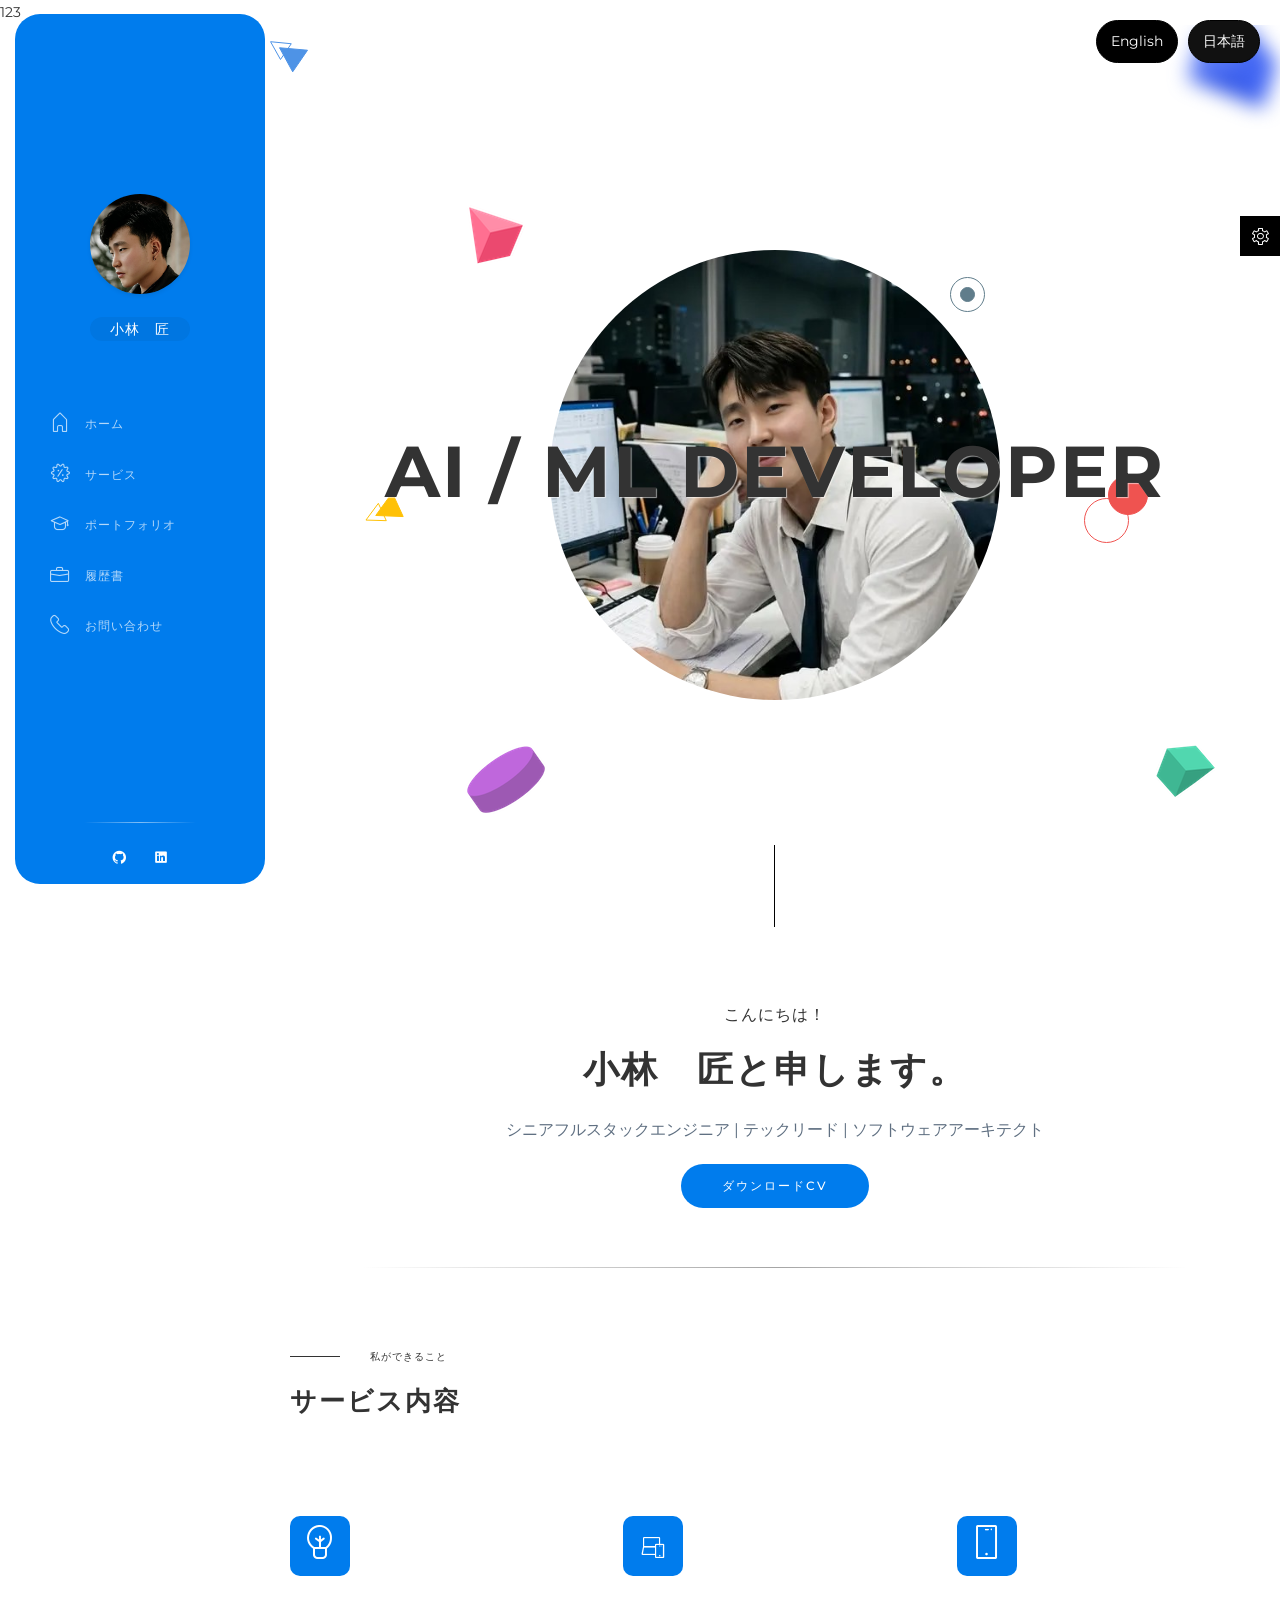
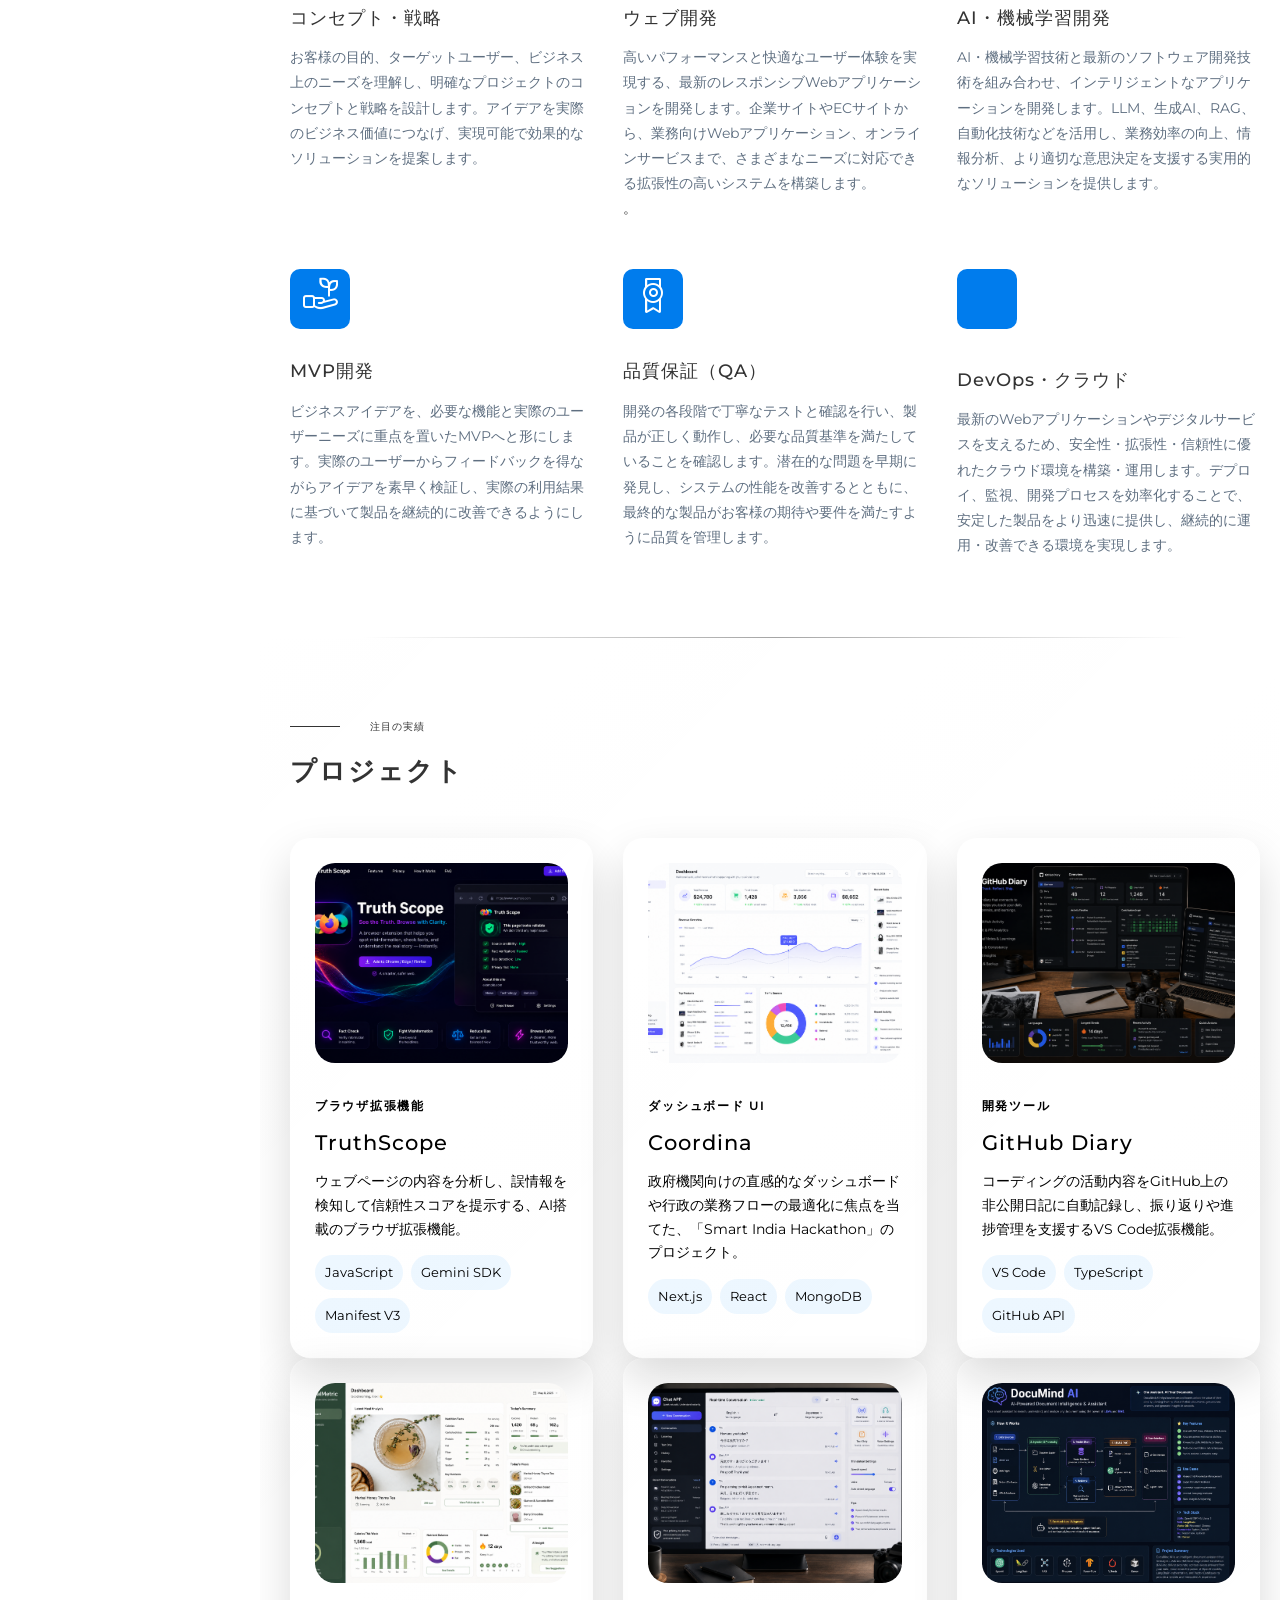
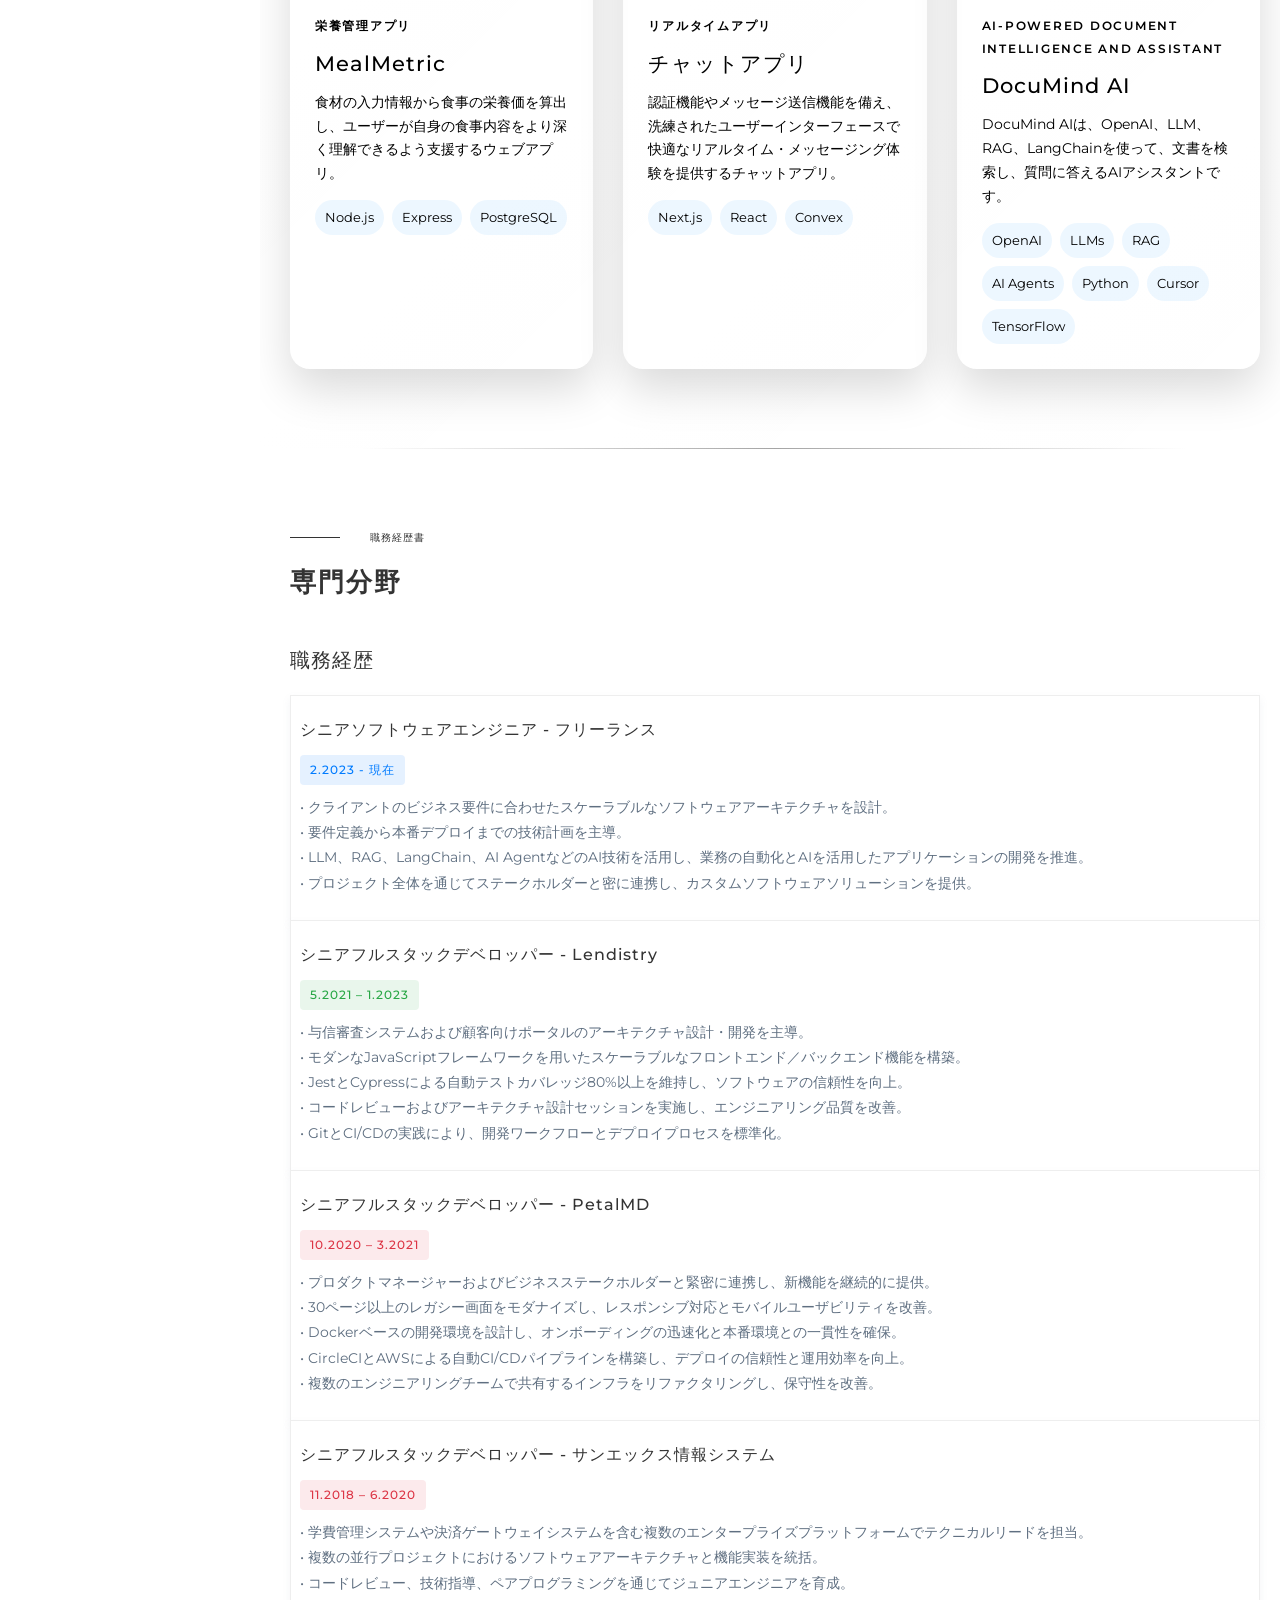
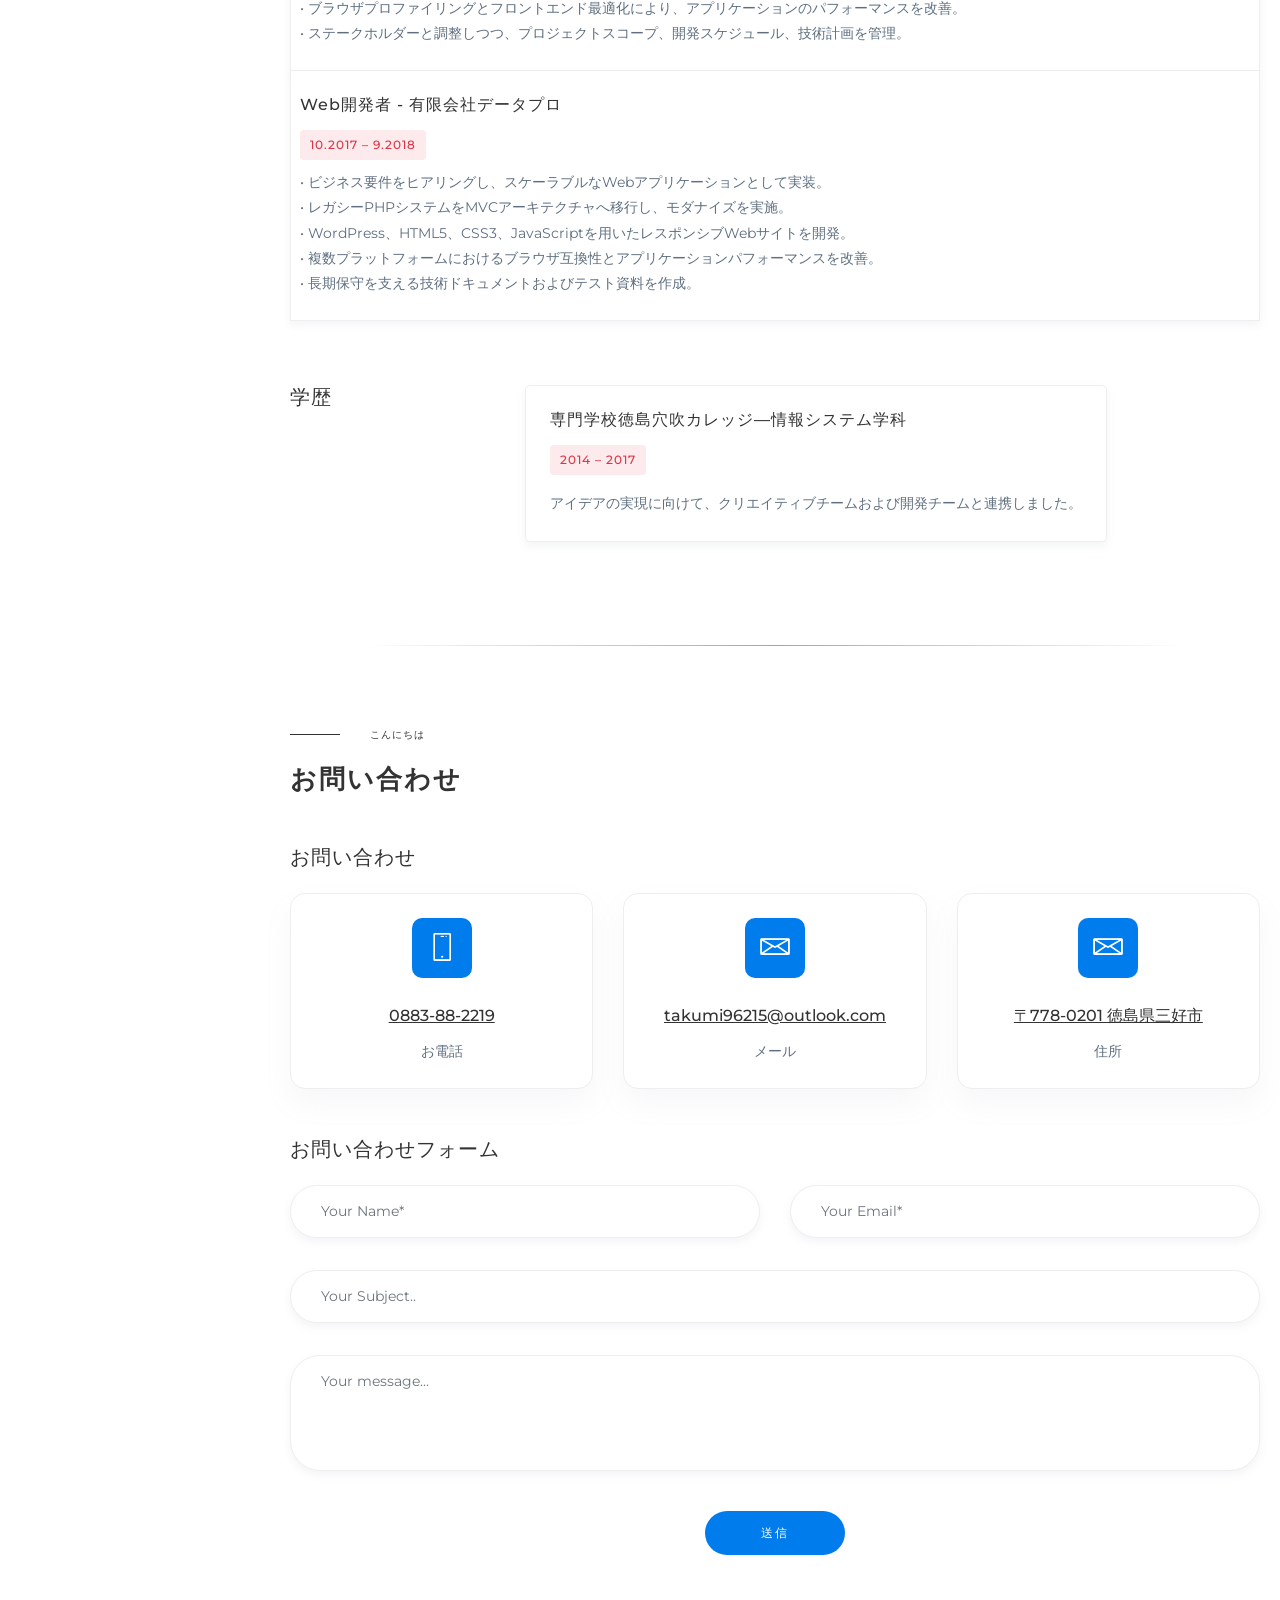
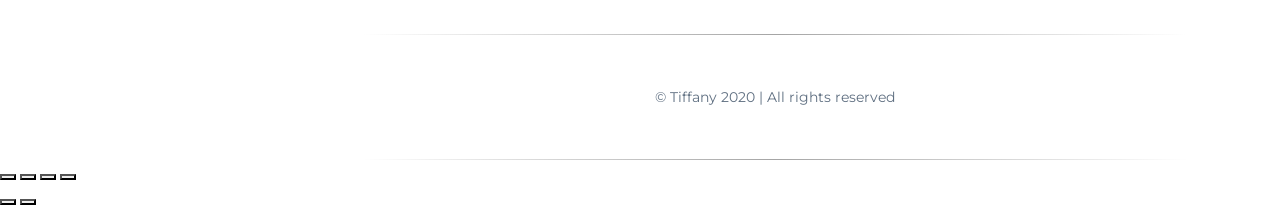
==== commit e96409a4: "123 was added in html" ====
--- a/Untitled-2.html
+++ b/Untitled-2.html
@@ -27,6 +27,8 @@
 	<!-- <link href="assets/css/theme-red.css" rel="stylesheet"> -->
 	<!-- <link href="assets/css/theme-blue.css" rel="stylesheet"> -->
 	<!-- <link href="assets/css/theme-grey.css" rel="stylesheet"> -->
+
+	123
 
 	<!-- Custom style Css -->
 	<link href="./assets/css/custom.css" rel="stylesheet">
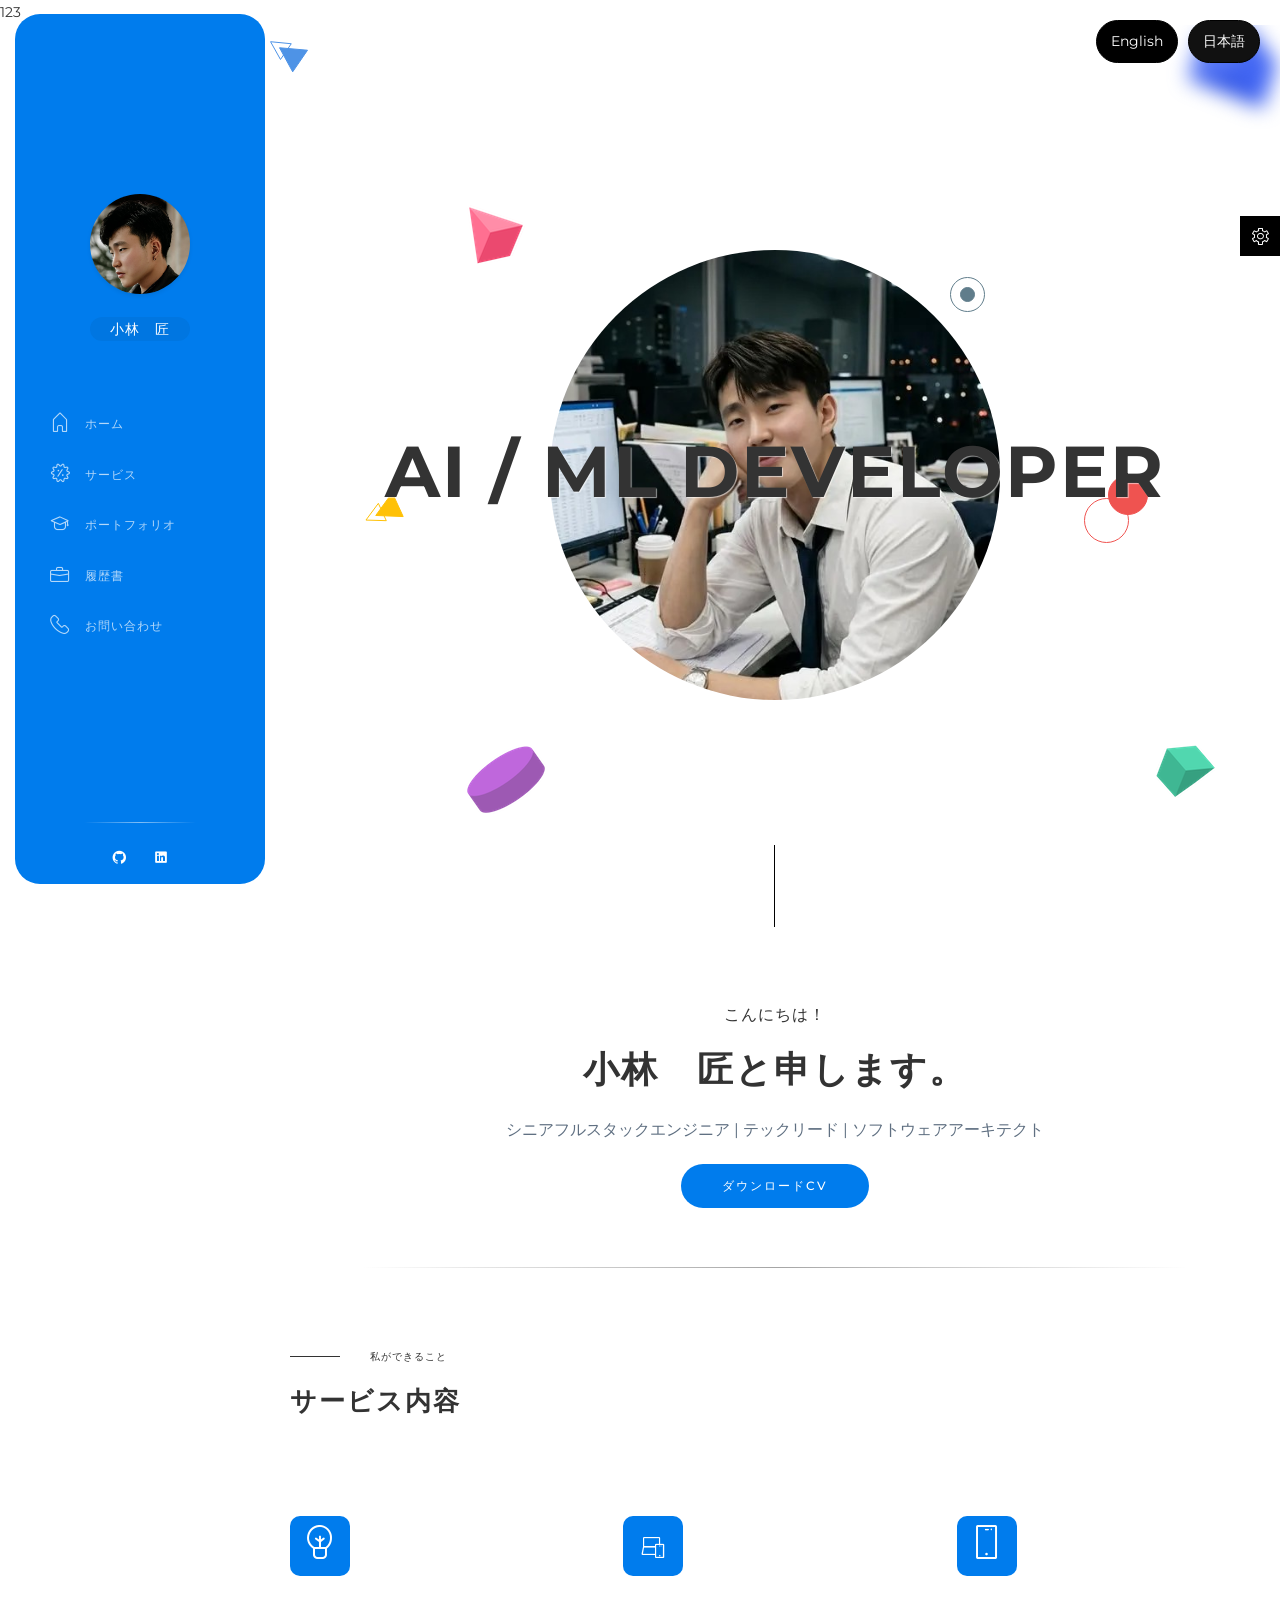
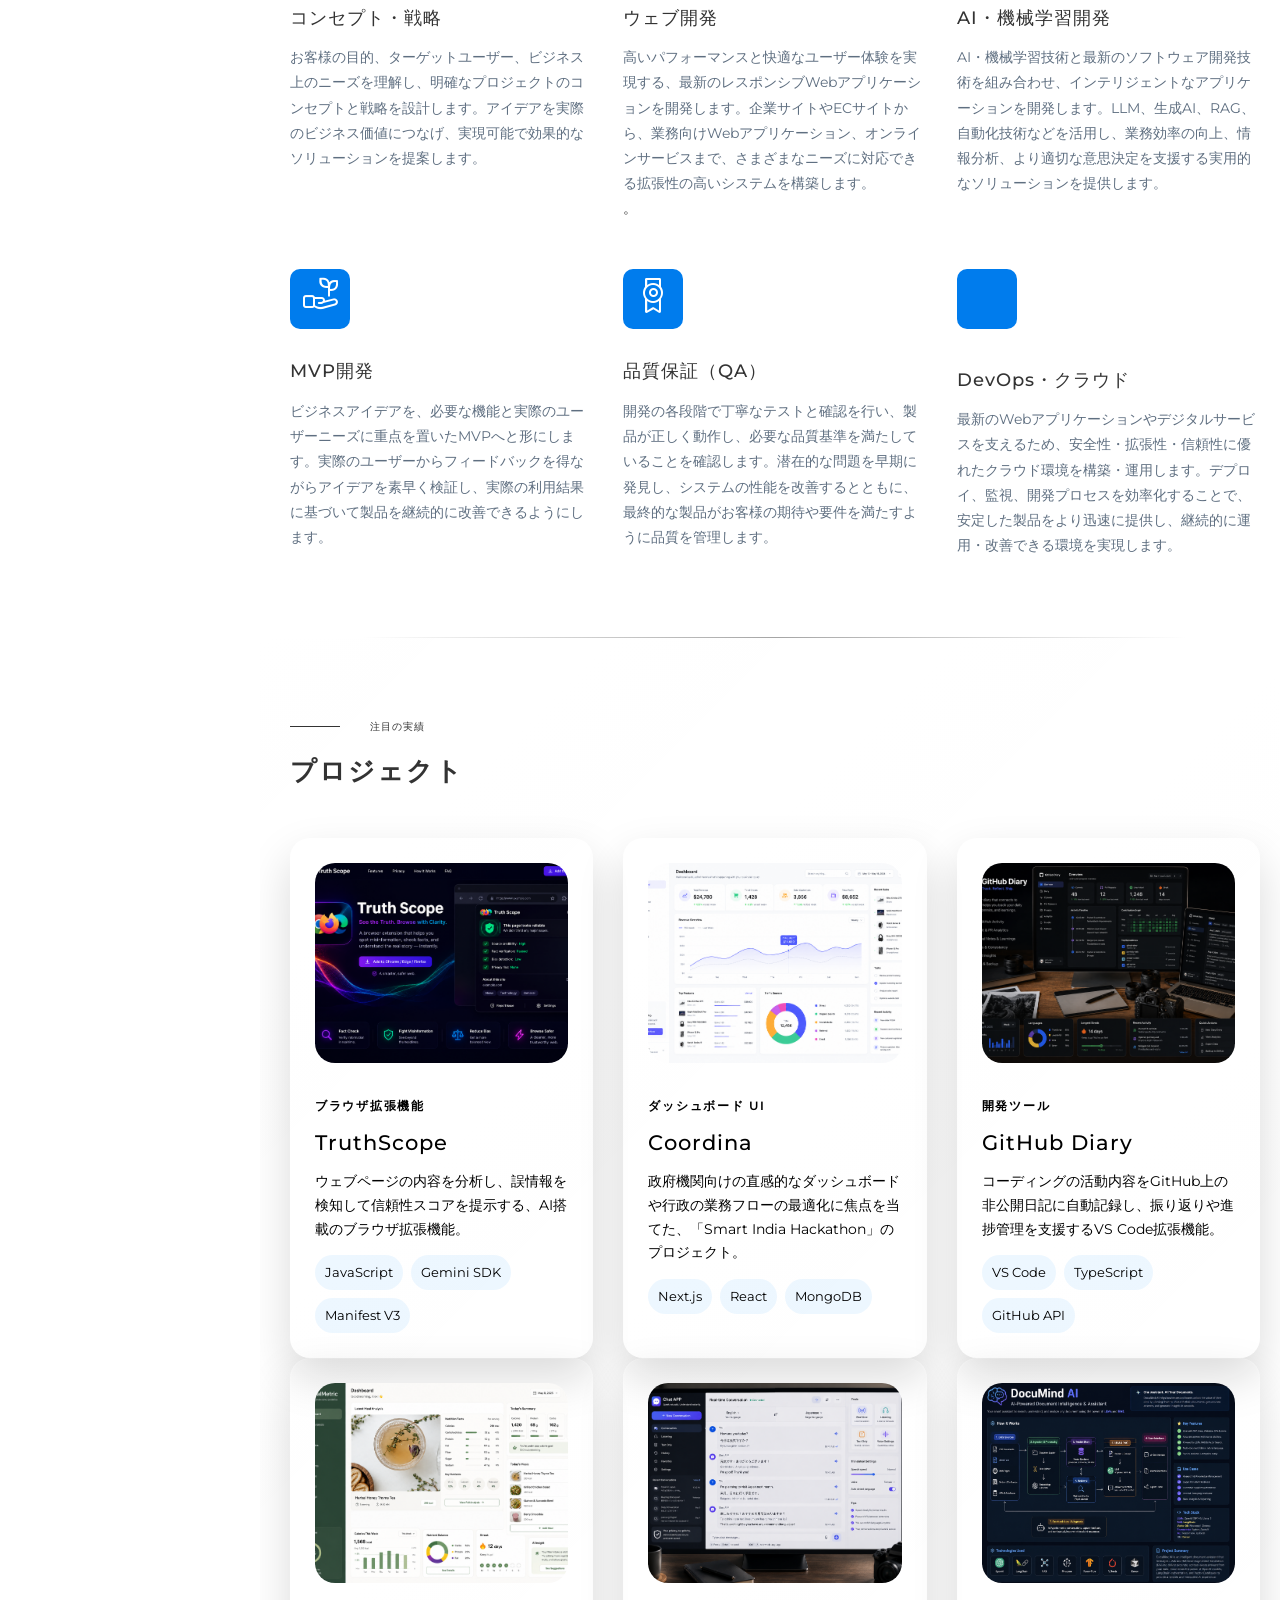
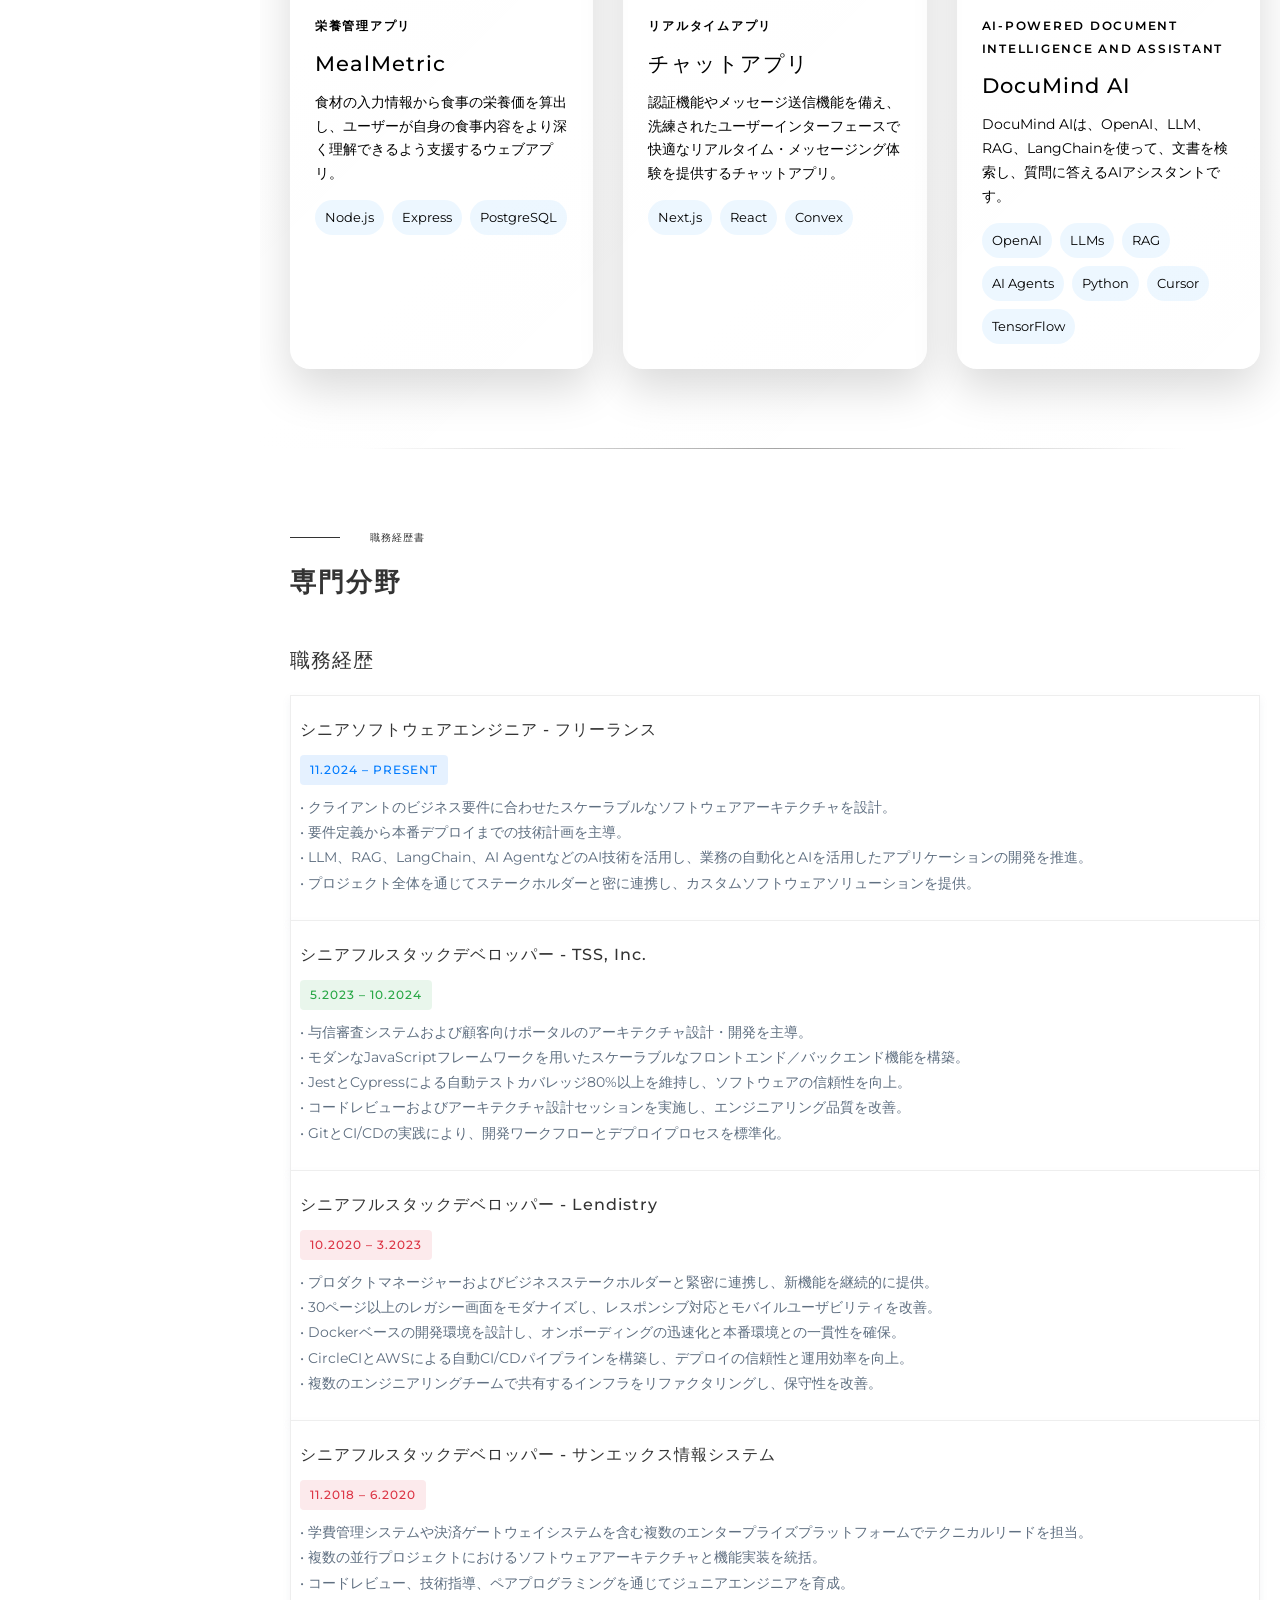
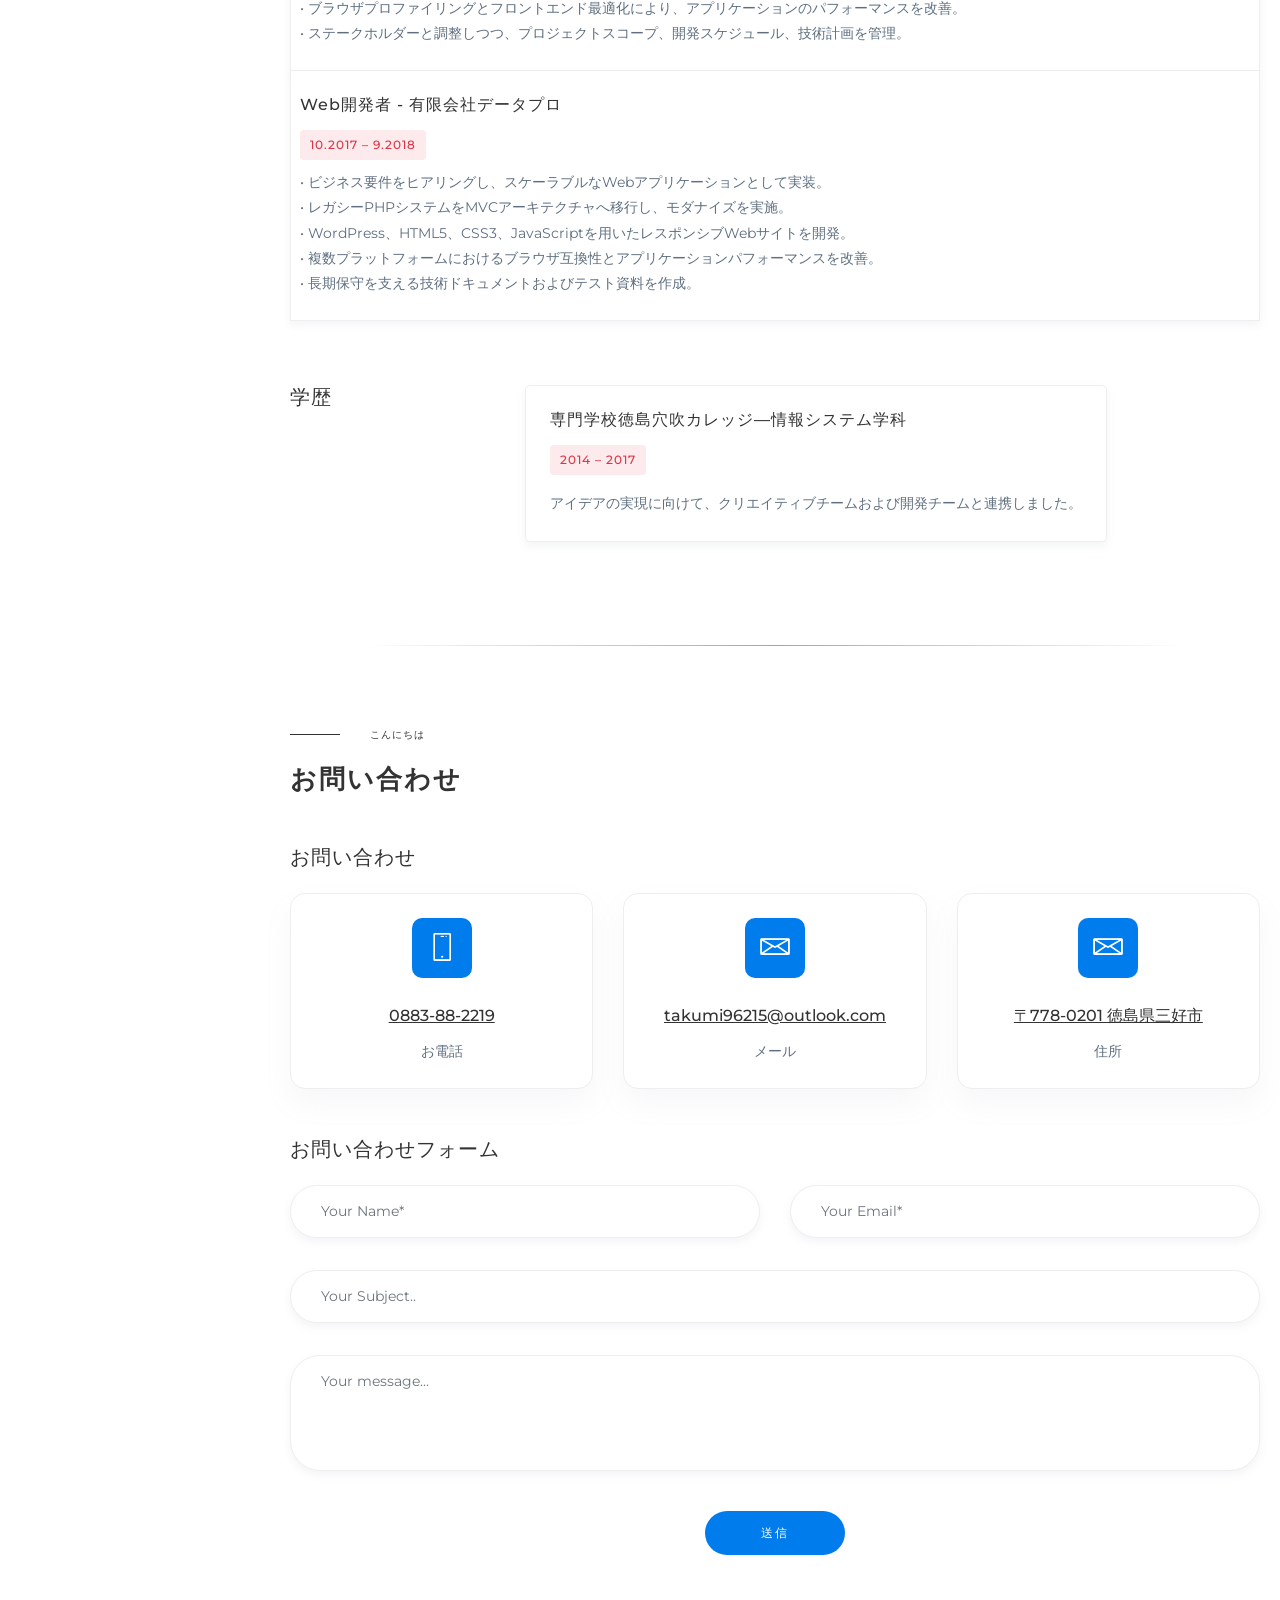
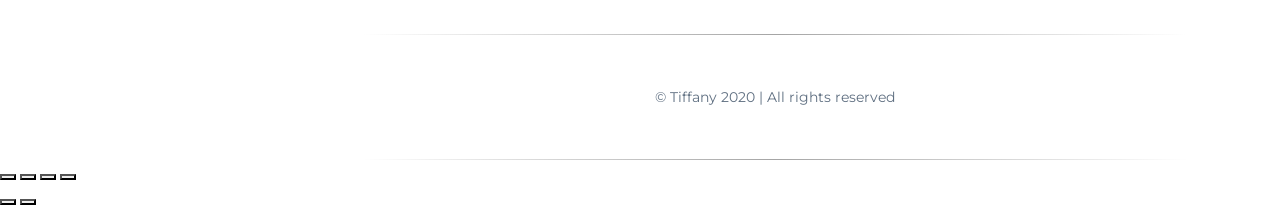
==== commit 7fa903cc: "removed jpg files" ====
--- a/Untitled-2.html
+++ b/Untitled-2.html
@@ -185,7 +185,7 @@
 
                	<div class="aside-footer">
                 	<ul class="list-unstyled list-inline">
-                         <li class="list-inline-item"><a href="https://github.com/akdev5" title="GitHub" target="_blank"><i class="lni-github-original"></i></a></li>
+                         <li class="list-inline-item"><a href="https://github.com/takumi96215" title="GitHub" target="_blank"><i class="lni-github-original"></i></a></li>
                         <li class="list-inline-item"><a href="#"><i class="lni-linkedin-original"></i></a></li>
                     </ul>
                 </div>
@@ -474,7 +474,7 @@
 											<div class="row align-items-center">
 												<div class="col-md-15 pb-2 pb-md-0">
 													<h5 class="mb-3">Senior Software Engineer - Self-Employed</h5>
-													<h6 class="badge badge-primary">2.2023 – Present</h6>
+													<h6 class="badge badge-primary">11.2024 – Present</h6>
 													<p>•Designed scalable software architectures tailored to client business requirements.</p>
 													<p>•Led technical planning from requirements gathering through production deployment.</p>
 													<p>•Developed AI-powered solutions using LLMs, RAG, LangChain, and AI Agents to automate workflows and enhance business applications.</p>
@@ -485,8 +485,8 @@
 										<div class="resume-list b-box p-4 " >
 											<div class="row align-items-center">
 												<div class="col-md-15 pb-2 pb-md-0">
-													<h5 class="mb-3">Senior Full Stack Developer - Lendistry</h5>
-													<h6 class="badge badge-success">5.2021 – 1.2023</h6>
+													<h5 class="mb-3">Senior Full Stack Developer - TSS, Inc.</h5>
+													<h6 class="badge badge-success">5.2023 – 10.2024</h6>
 													<p>•Led architecture and development of underwriting systems and customer-facing portals.</p>
 													<p>•Built scalable frontend and backend features using modern JavaScript frameworks.</p>
 													<p>•Increased software reliability by maintaining over 80% automated test coverage with Jest and Cypress.</p>
@@ -498,8 +498,8 @@
 										<div class="resume-list b-box p-4 " >
 											<div class="row align-items-center">
 												<div class="col-md-15 pb-2 pb-md-0">
-													<h5 class="mb-3">Senior Full Stack Developer - PetalMD</h5>
-													<h6 class="badge badge-danger">10.2020 – 3.2021</h6>
+													<h5 class="mb-3">Senior Full Stack Developer - Lendistry</h5>
+													<h6 class="badge badge-danger">10.2020 – 3.2023</h6>
 													<p>•Delivered new product features while collaborating closely with product managers and business stakeholders.</p>
 													<p>•Modernized more than 30 legacy application pages, improving responsiveness and mobile usability.</p>
 													<p>•Designed Docker-based development environments to accelerate onboarding and ensure production consistency.</p>
@@ -818,7 +818,7 @@
 				"Chat App": "チャットアプリ",
 				"Senior Software Engineer - Self-Employed": "シニアソフトウェアエンジニア - フリーランス",
 				"Senior Full Stack Developer - Lendistry": "シニアフルスタックデベロッパー - Lendistry",
-				"Senior Full Stack Developer - PetalMD": "シニアフルスタックデベロッパー - PetalMD",
+				"Senior Full Stack Developer - TSS, Inc.": "シニアフルスタックデベロッパー - TSS, Inc.",
 				"Senior Full Stack Developer - SanX Information System Co., Ltd": "シニアフルスタックデベロッパー - サンエックス情報システム",
 				"Web Developer - DataPro Co., Ltd": "Web開発者 - 有限会社データプロ",
 				"2.2023 – Present": "2.2023 - 現在",
